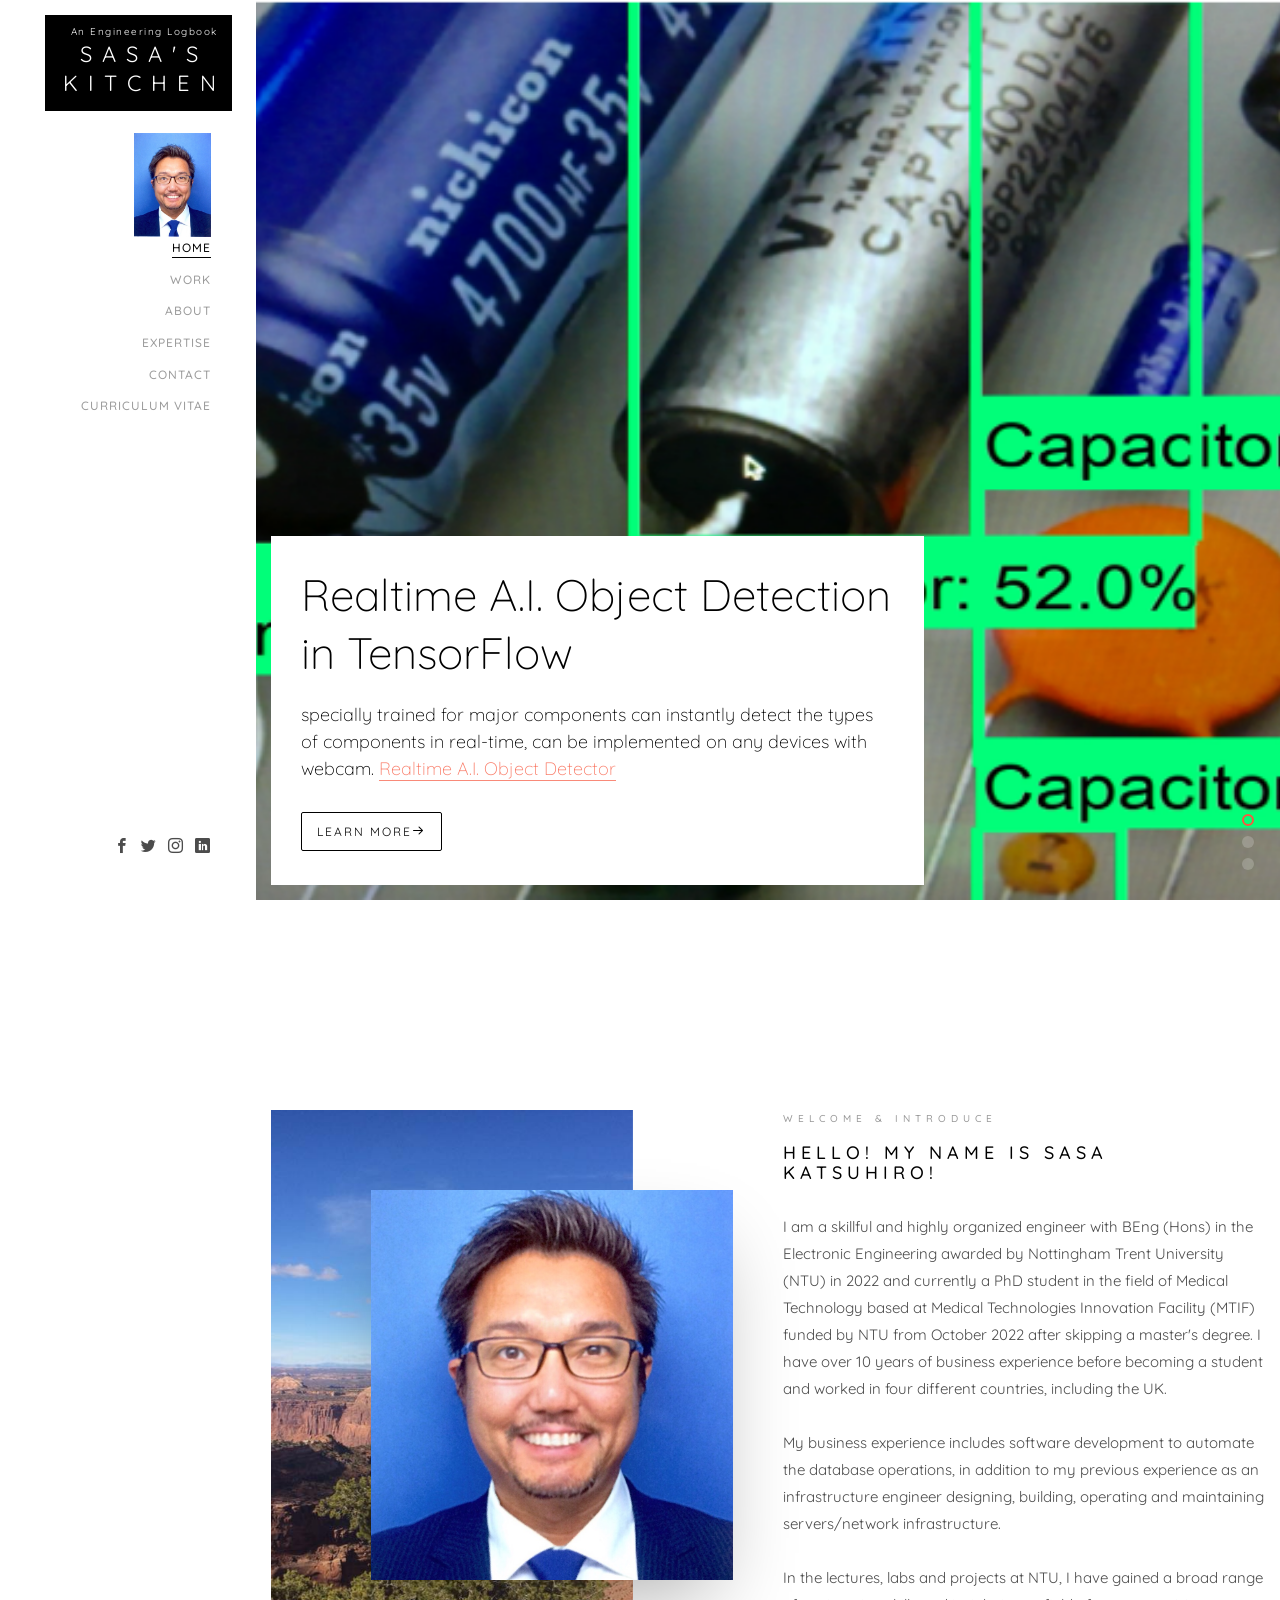
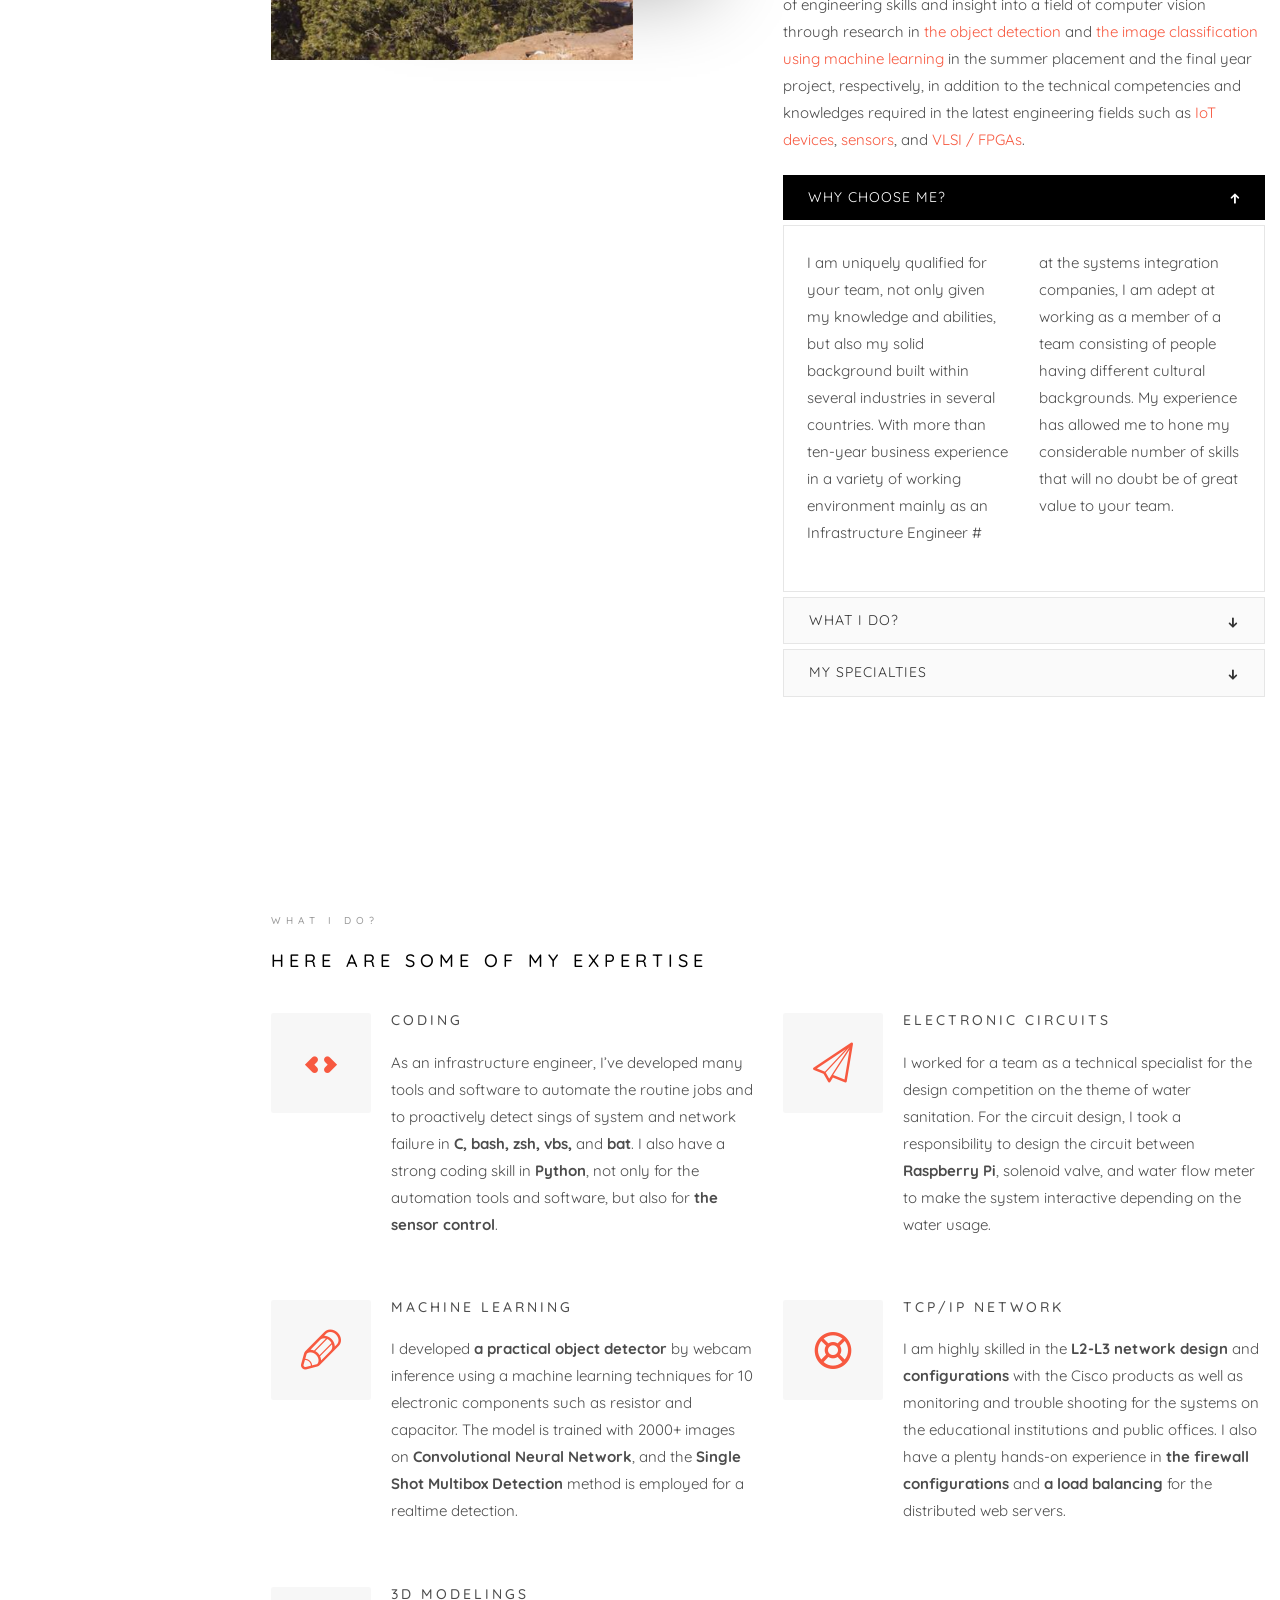
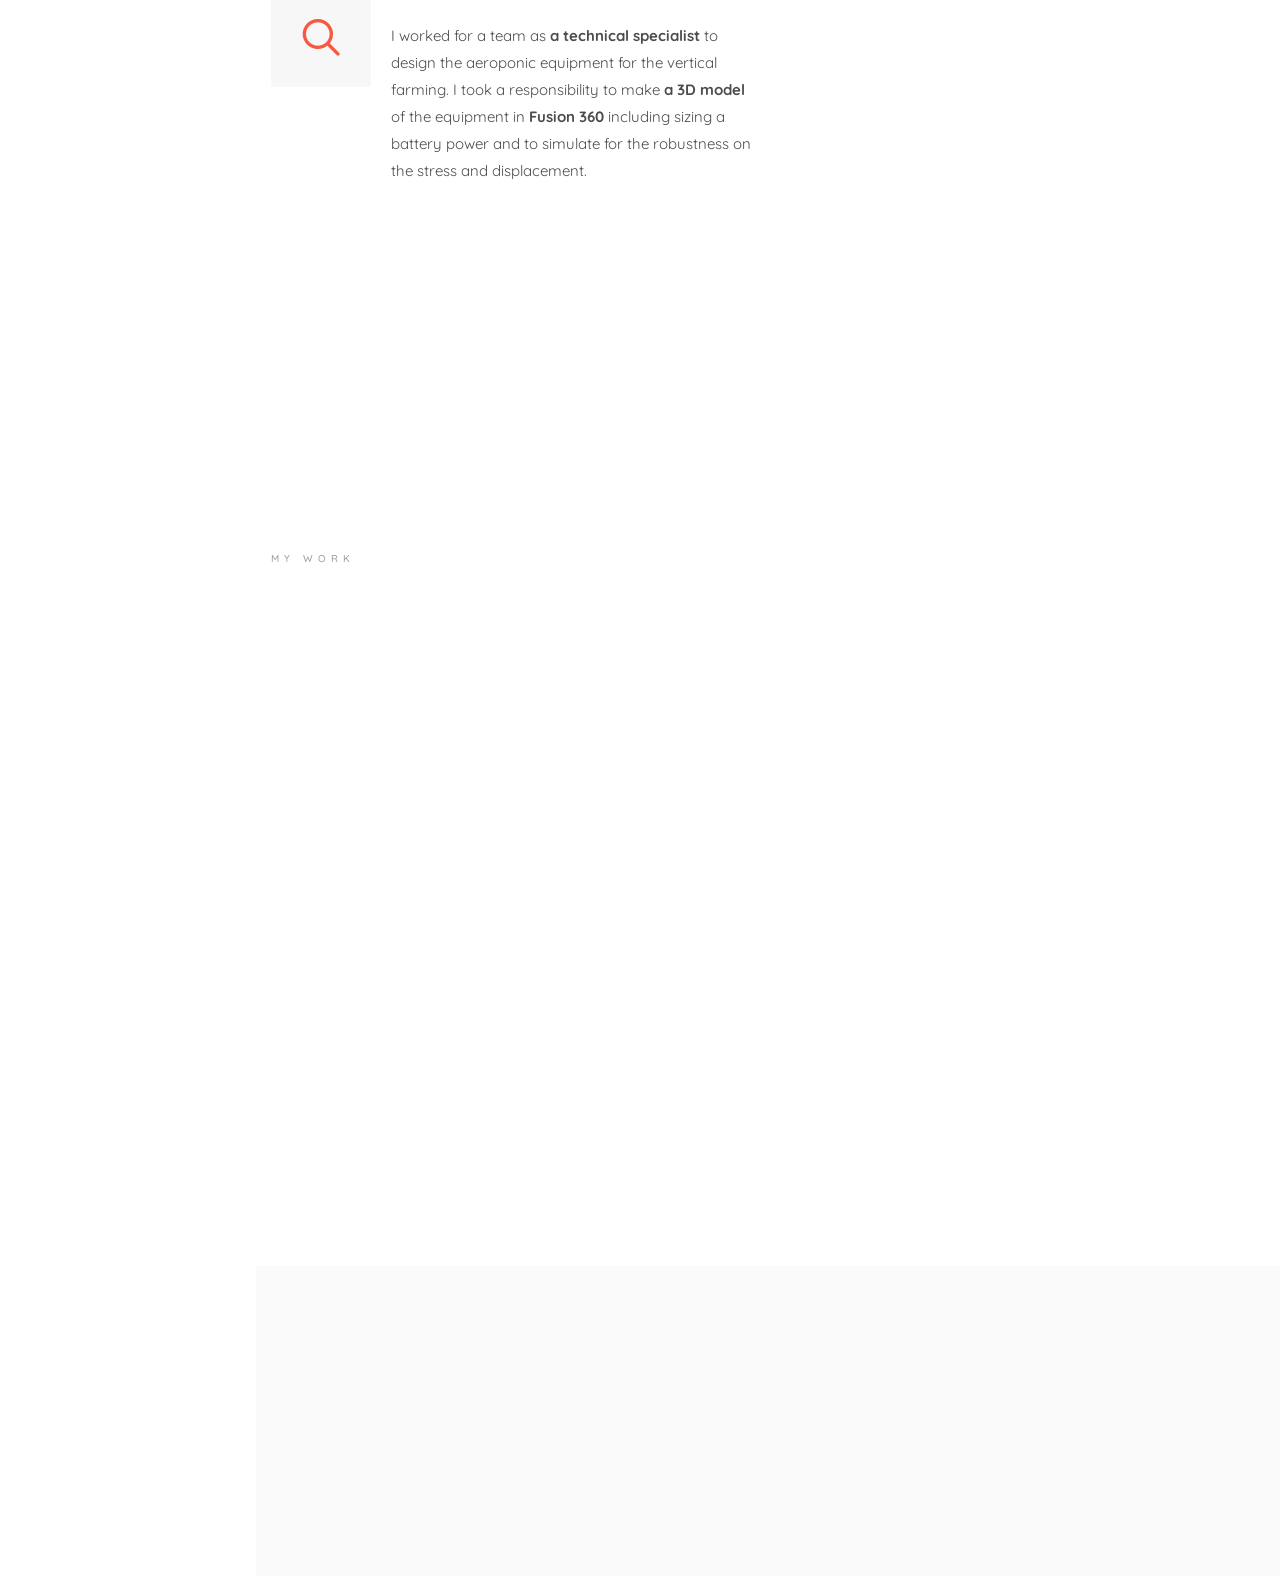
==== index.html @ 1f8de5d6 "no-opener no-referrer option added" ====
<!DOCTYPE HTML>
<html>
	<head>
	<meta charset="utf-8">
	<meta http-equiv="X-UA-Compatible" content="IE=edge">
	<title>Home | Sasa's Kitchen</title>
	<meta name="viewport" content="width=device-width, initial-scale=1">
	<meta name="description" content="" />
	<meta name="keywords" content="" />
	<meta name="author" content="" />

  <!-- Facebook and Twitter integration -->
	<meta property="og:title" content=""/>
	<meta property="og:image" content=""/>
	<meta property="og:url" content=""/>
	<meta property="og:site_name" content=""/>
	<meta property="og:description" content=""/>
	<meta name="twitter:title" content="" />
	<meta name="twitter:image" content="" />
	<meta name="twitter:url" content="" />
	<meta name="twitter:card" content="" />

	<!-- Place favicon.ico and apple-touch-icon.png in the root directory -->
	<link rel="shortcut icon" href="favicon.ico?">

	<link href="https://fonts.googleapis.com/css?family=Quicksand:300,400,500,700" rel="stylesheet">
	
	<!-- Animate.css -->
	<link rel="stylesheet" href="css/animate.css">
	<!-- Icomoon Icon Fonts-->
	<link rel="stylesheet" href="css/icomoon.css">
	<!-- Bootstrap  -->
	<link rel="stylesheet" href="css/bootstrap.css">
	<!-- Flexslider  -->
	<link rel="stylesheet" href="css/flexslider.css">
	<!-- Theme style  -->
	<link rel="stylesheet" href="css/style.css">

	<!-- Modernizr JS -->
	<script src="js/modernizr-2.6.2.min.js"></script>
	<!-- FOR IE9 below -->
	<!--[if lt IE 9]>
	<script src="js/respond.min.js"></script>
	<![endif]-->

	</head>
	<body>
	<div id="colorlib-page">
		<a href="#" class="js-colorlib-nav-toggle colorlib-nav-toggle"><i></i></a>
		
		<aside id="colorlib-aside" role="complementary" class="border js-fullheight">
			<h1 id="colorlib-logo"><a href="index.html"><span style="font-size:45%;letter-spacing: 1.5px;text-transform:capitalize;">An Engineering Logbook</span><span>Sasa's</span><span>Kitchen</span></a></h1>
			<nav id="colorlib-main-menu" role="navigation">			
				<ul>
					<a href="about.html"><img src="Sasa-Katsuhiro.jpg" width="77" height="104"></a>
					<li class="colorlib-active"><a href="index.html">Home</a></li>
					<li><a href="work.html">Work</a></li>
					<li><a href="about.html">About</a></li>
					<li><a href="expertise.html">Expertise</a></li>
					<!--<li><a href="blog.html">Blog</a></li>-->
					<li><a href="contact.html">Contact</a></li>
					<li><a href="data/Sasa_Katsuhiro_(Aug2020).pdf" target="_blank">Curriculum Vitae</a></li>
				</ul>
			</nav>

			<div class="colorlib-footer">
				<ul>
					<li><a href="https://www.facebook.com/katsuhiro.sasagaki"><i class="icon-facebook2"></i></a></li>
					<li><a href="https://twitter.com/ColoradoanPony"><i class="icon-twitter2"></i></a></li>
					<li><a href="https://www.instagram.com/sasagackiee/"><i class="icon-instagram"></i></a></li>
					<li><a href="https://www.linkedin.com/in/sasa-co/"><i class="icon-linkedin2"></i></a></li>
				</ul>
			</div>

		</aside>

		<div id="colorlib-main">
			<aside id="colorlib-hero" class="js-fullheight">
				<div class="flexslider js-fullheight">
					<ul class="slides">
				   	<li style="background-image: url(work/images/AI-07.png);">
				   		<div class="overlay"></div>
				   		<div class="container-fluid">
				   			<div class="row">
					   			<div class="col-md-8 col-md-offset-2 col-md-pull-2 js-fullheight slider-text">
					   				<div class="slider-text-inner">
					   					<div class="desc">
						   					<h1>Realtime A.I. Object Detection in TensorFlow</h1>
						   					<h2>specially trained for major components can instantly detect the types of components in real-time, 
												can be implemented on any devices with webcam. <a href="work/objectdetection.html">Realtime A.I. Object Detector</a></h2>
												<p><a href="work/objectdetection.html" class="btn btn-primary btn-learn">Learn More<i class="icon-arrow-right3"></i></a></p>
											</div>
					   				</div>
					   			</div>
					   		</div>
				   		</div>
				   	</li>
				   	<li style="background-image: url(work/images/aqua-3d-06.jpg);">
				   		<div class="overlay"></div>
				   		<div class="container-fluid">
				   			<div class="row">
					   			<div class="col-md-8 col-md-offset-2 col-md-pull-2 js-fullheight slider-text">
					   				<div class="slider-text-inner">
					   					<div class="desc">
						   					<h1>3D CAD Design in Fusion 360</h1>
											<h2>A futuristic smart aeroponic vertical farming system, and an Industry Award winning design for Grand Challenge 2020. <a href="work/aquasustain.html">AquaSustain</a></h2>
												<p><a href="work/aquasustain.html" class="btn btn-primary btn-learn">Learn More<i class="icon-arrow-right3"></i></a></p>
											</div>
					   				</div>
					   			</div>
					   		</div>
				   		</div>
				   	</li>
				   	<li style="background-image: url(work/images/aqua-cirdiagram.png);">
				   		<div class="overlay"></div>
				   		<div class="container-fluid">
				   			<div class="row">
					   			<div class="col-md-8 col-md-offset-2 col-md-pull-2 js-fullheight slider-text">
					   				<div class="slider-text-inner">
					   					<div class="desc">
						   					<h1>Circuit Design with IoT Devices & Coding in Python</h1>
											<h2>Water valves and sonsors driven by Respberry Pi and effective Python coding for the irrigation system. <a href="work/aquasustain.html" target="_blank">AquaSustain</a></h2>
												<p><a href="work/aquasustain.html" class="btn btn-primary btn-learn">Learn More<i class="icon-arrow-right3"></i></a></p>
											</div>
					   				</div>
					   			</div>
					   		</div>
				   		</div>
				   	</li>
				  	</ul>
			  	</div>
			</aside>

			<div class="colorlib-about">
				<div class="container-fluid">
					<div class="row">
						<div class="col-md-6">
							<div class="about-img animate-box" data-animate-effect="fadeInLeft" style="background-image: url(images/about_img_2.jpg);">
								<div class="about-img-2 animate-box" data-animate-effect="fadeInRight" style="background-image: url(images/about_img_3.jpg);"></div>
							</div>
						</div>
						<div class="col-md-6 animate-box" data-animate-effect="fadeInLeft">
							<div class="about-desc">
								<span class="heading-meta">Welcome &amp; Introduce</span>
								<h3>Hello! My name is Sasa Katsuhiro!</h3>
								<p>I am a skillful and highly organized engineer with BEng (Hons) in the Electronic Engineering awarded by Nottingham Trent University (NTU) in 2022 and currently a PhD student in the field of Medical Technology based at Medical Technologies Innovation Facility (MTIF) funded by NTU from October 2022 after skipping a master's degree. I have over 10 years of business experience before becoming a student and worked in four different countries, including the UK.
									
								<br><br>My business experience includes software development to automate the database operations, in addition to my previous experience as an infrastructure engineer designing, building, operating and maintaining servers/network infrastructure.
									
									<br><br>In the lectures, labs and projects at NTU, I have gained a broad range of engineering skills and insight into a field of computer vision through research in <a href="https://sasagackie.github.io/work/objectdetection.html" target="_blank" rel="noopener noreferrer">the object detection</a> and <a href="https://v3.pebblepad.co.uk/spa/#/public/sHtWwMyyjW9y4MqWh3wqrg65Gy?historyId=tdmeTkyI6L&pageId=sHtWwMyyjW9y5x4j6wz4yrxx9Z" target="_blank" rel="noopener noreferrer">the image classification using machine learning</a> in the summer placement and the final year project, respectively, in addition to the technical competencies and knowledges required in the latest engineering fields such as <a href="https://v3.pebblepad.co.uk/spa/#/public/sHtWwMyyjW9y4MqWh3wqrg65Gy?historyId=tdmeTkyI6L&pageId=sHtWwMyyjW9y5fwtM55zdf6prW" target="_blank" rel="noopener noreferrer">IoT devices</a>, <a href="https://v3.pebblepad.co.uk/spa/#/public/sHtWwMyyjW9y4MqWh3wqrg65Gy?historyId=tdmeTkyI6L&pageId=sHtWwMyyjW9y5hkWtrMknp33kr" target="_blank" rel="noopener noreferrer">sensors</a>, and <a href="https://v3.pebblepad.co.uk/spa/#/public/sHtWwMyyjW9y4MqWh3wqrg65Gy?historyId=tdmeTkyI6L&pageId=sHtWwMyyjW9y55p4W8b9znp9HZ" target="_blank" rel="noopener noreferrer">VLSI / FPGAs</a>.
									</p>
							</div>
							<div class="fancy-collapse-panel">
								<div class="panel-group" id="accordion" role="tablist" aria-multiselectable="true">
									<div class="panel panel-default">
									    <div class="panel-heading" role="tab" id="headingOne">
									        <h4 class="panel-title">
									            <a data-toggle="collapse" data-parent="#accordion" href="#collapseOne" aria-expanded="true" aria-controls="collapseOne">Why choose me?
									            </a>
									        </h4>
									    </div>
									    <div id="collapseOne" class="panel-collapse collapse in" role="tabpanel" aria-labelledby="headingOne">
									         <div class="panel-body">
									            <div class="row">
										      		<div class="col-md-6">
										      			<p>I am uniquely qualified for your team, not only given my knowledge and abilities, 
															  but also my solid background built within several industries in several countries. 
															  With more than ten-year business experience in a variety of working environment mainly as 
															  an Infrastructure Engineer #</p>
										      		</div>
										      		<div class="col-md-6">
										      			<p>  at the systems integration companies, I am adept at working as a member of a team consisting of people having different cultural backgrounds. 
															  My experience has allowed me to hone my considerable number of skills that will no doubt be of great value to your team.</p>
										      		</div>
										      	</div>
									         </div>
									    </div>
									</div>
									<div class="panel panel-default">
									    <div class="panel-heading" role="tab" id="headingTwo">
									        <h4 class="panel-title">
									            <a class="collapsed" data-toggle="collapse" data-parent="#accordion" href="#collapseTwo" aria-expanded="false" aria-controls="collapseTwo">What I do?
									            </a>
									        </h4>
									    </div>
									    <div id="collapseTwo" class="panel-collapse collapse" role="tabpanel" aria-labelledby="headingTwo">
									        <div class="panel-body">
									            <p>My expertise can be classified into <strong>6 categories</strong>:</p>
													<ul>
														<li>Coding Skill</li>
														<li>Circuit Design</li>
														<li>Object Detection w/ M.L.</li>
														<li>Network Design</li>
														<li>3D Modeling</li>
														<li>Servers Configurations</li>
													</ul>
									        </div>
									    </div>
									</div>
									<div class="panel panel-default">
									    <div class="panel-heading" role="tab" id="headingThree">
									        <h4 class="panel-title">
									            <a class="collapsed" data-toggle="collapse" data-parent="#accordion" href="#collapseThree" aria-expanded="false" aria-controls="collapseThree">My Specialties
									            </a>
									        </h4>
									    </div>
									    <div id="collapseThree" class="panel-collapse collapse" role="tabpanel" aria-labelledby="headingThree">
									        <div class="panel-body">
												<p>I am now majoring the <strong>Electronic Engineering</strong> for my Bachelor’s 
													and will be taking the speciality in <strong>the A.I. driven computer vision</strong> 
													and <strong>the sensor control for the satellite navigations</strong> for my Master’s and PhD degrees.</p>	
									        </div>
									    </div>
									</div>
								</div>
							</div>
						</div>
					</div>
				</div>
			</div>
			
			<div class="colorlib-services">
				<div class="container-fluid">
					<div class="row">
						<div class="col-md-6 col-md-offset-3 col-md-pull-3">
							<span class="heading-meta">What I do?</span>
							<h2 class="colorlib-heading animate-box" data-animate-effect="fadeInLeft">Here are some of my expertise</h2>
						</div>
					</div>
					<div class="row">
						<div class="col-md-6">
							<div class="colorlib-feature animate-box" data-animate-effect="fadeInLeft">
								<div class="colorlib-icon">
									<i class="icon-code"></i>
								</div>
								<div class="colorlib-text">
									<h3>Coding</h3>
									<p>As an infrastructure engineer, I’ve developed many tools and software to automate the routine jobs and to 
										proactively detect sings of system and network failure in <b>C, bash, zsh, vbs,</b> and <b>bat</b>. 
										I also have a strong coding skill in <b>Python</b>, not only for the automation tools and software, 
										but also for <b>the sensor control</b>. </p>
								</div>
							</div>

							<div class="colorlib-feature animate-box" data-animate-effect="fadeInLeft">
								<div class="colorlib-icon">
									<i class="icon-pen2"></i>
								</div>
								<div class="colorlib-text">
									<h3>Machine Learning</h3>
									<p>I developed <b>a practical object detector</b> by webcam inference using a machine learning techniques 
										for 10 electronic components such as resistor and capacitor. The model is trained with 2000+ images 
										on <b>Convolutional Neural Network</b>, and the <b>Single Shot Multibox Detection</b> method is employed for 
										a realtime detection. </p>
								</div>
							</div>

							<div class="colorlib-feature animate-box" data-animate-effect="fadeInLeft">
								<div class="colorlib-icon">
									<i class="icon-search3"></i>
								</div>
								<div class="colorlib-text">
									<h3>3D Modelings</h3>
									<p>I worked for a team as <b>a technical specialist</b> to design the aeroponic equipment for the vertical farming. 
										I took a responsibility to make <b>a 3D model</b> of the equipment in <b>Fusion 360</b> including sizing a battery power 
										and to simulate for the robustness on the stress and displacement. </p>
								</div>
							</div>
						</div>
						<div class="col-md-6">
							<div class="colorlib-feature animate-box" data-animate-effect="fadeInLeft">
								<div class="colorlib-icon">
									<i class="icon-paperplane"></i>
								</div>
								<div class="colorlib-text">
									<h3>Electronic Circuits</h3>
									<p>I worked for a team as a technical specialist for the design competition on the theme of water sanitation. 
										For the circuit design, I took a responsibility to design the circuit between <b>Raspberry Pi</b>, solenoid valve, 
										and water flow meter to make the system interactive depending on the water usage. </p>
								</div>
							</div>

							<div class="colorlib-feature animate-box" data-animate-effect="fadeInLeft">
								<div class="colorlib-icon">
									<i class="icon-help"></i>
								</div>
								<div class="colorlib-text">
									<h3>TCP/IP Network</h3>
									<p>I am highly skilled in the <b>L2-L3 network design</b> and <b>configurations</b> with the Cisco products as well as monitoring 
										and trouble shooting for the systems on the educational institutions and public offices. 
										I also have a plenty hands-on experience in <b>the firewall configurations</b> and <b>a load balancing</b> 
										for the distributed web servers. </p>
								</div>
							</div>

							<div class="colorlib-feature animate-box" data-animate-effect="fadeInLeft">
								<div class="colorlib-icon">
									<i class="icon-device-desktop"></i>
								</div>
								<div class="colorlib-text">
									<h3>Servers</h3>
									<p>From the blade server systems to the small single-board computers such as Raspberry Pi, I have an extensive knowledge 
										to design and configure scalable server systems for the <b>web, mail, VoIP, proxy, DNS,</b> and <b>authentication services</b> 
										in the mixed-OS environment with <b>Windows, Red Hat,</b> and <b>Cent OS</b> operating system. Also, not only for the physical systems, 
										I have a practical knowledge and experience to <b>migrate physical server systems to the virtual environment</b> using <b>VMware</b> products. </p>
								</div>
							</div>
						</div>
					</div>
				</div>
			</div>

			<div class="colorlib-work">
				<div class="container-fluid">
					<div class="row">
						<div class="col-md-6 col-md-offset-3 col-md-pull-3">
							<span class="heading-meta">My Work</span>
							<h2 class="colorlib-heading animate-box" data-animate-effect="fadeInLeft">Recent Work</h2>
						</div>
					</div>
					<div class="row">
						<div class="col-md-6 animate-box" data-animate-effect="fadeInLeft">
							<div class="project" style="background-image: url(work/images/AI-01.jpg);">
								<div class="desc">
									<div class="con">
										<h3><a href="work/objectdetection.html">REALTIME A.I. OBJECT DETECTOR FOR ELECTRONIC COMPONENTS</a></h3>
										<span>July 23, 2020 | Internship Project</span>
										<!--<p class="icon">
											<span><a href="#"><i class="icon-share3"></i></a></span>
											<span><a href="#"><i class="icon-eye"></i> 100</a></span>
											<span><a href="#"><i class="icon-heart"></i> 49</a></span>
										</p>-->
									</div>
								</div>
							</div>
						</div>
						<div class="col-md-6 animate-box" data-animate-effect="fadeInLeft">
							<div class="project" style="background-image: url(work/images/aqua-3d-02.jpg);">
								<div class="desc">
									<div class="con">
										<h3><a href="work/aquasustain.html">AEROPONIC VERTICAL FARMING SYSTEM, AQUASUSTAIN</a></h3>
										<span>May 29 , 2020 | Undergraduate Project</span>
										<!--<p class="icon">
											<span><a href="#"><i class="icon-share3"></i></a></span>
											<span><a href="#"><i class="icon-eye"></i> 100</a></span>
											<span><a href="#"><i class="icon-heart"></i> 49</a></span>
										</p>-->
									</div>
								</div>
							</div>
						</div>
						<!--<div class="col-md-6 animate-box" data-animate-effect="fadeInLeft">
							<div class="project" style="background-image: url(images/work-3.jpg);">
								<div class="desc">
									<div class="con">
										<h3><a href="work.html">Work 03</a></h3>
										<span>Illustration, Logo</span>
										<p class="icon">
											<span><a href="#"><i class="icon-share3"></i></a></span>
											<span><a href="#"><i class="icon-eye"></i> 100</a></span>
											<span><a href="#"><i class="icon-heart"></i> 49</a></span>
										</p>
									</div>
								</div>
							</div>
						</div>
						<div class="col-md-6 animate-box" data-animate-effect="fadeInLeft">
							<div class="project" style="background-image: url(images/work-4.jpg);">
								<div class="desc">
									<div class="con">
										<h3><a href="work.html">Work 04</a></h3>
										<span>Web, Logo, Branding</span>
										<p class="icon">
											<span><a href="#"><i class="icon-share3"></i></a></span>
											<span><a href="#"><i class="icon-eye"></i> 100</a></span>
											<span><a href="#"><i class="icon-heart"></i> 49</a></span>
										</p>
									</div>
								</div>
							</div>
						</div>
						<div class="col-md-6 animate-box" data-animate-effect="fadeInLeft">
							<div class="project" style="background-image: url(images/work-5.jpg);">
								<div class="desc">
									<div class="con">
										<h3><a href="work.html">Work 05</a></h3>
										<span>Illustration, Logo</span>
										<p class="icon">
											<span><a href="#"><i class="icon-share3"></i></a></span>
											<span><a href="#"><i class="icon-eye"></i> 100</a></span>
											<span><a href="#"><i class="icon-heart"></i> 49</a></span>
										</p>
									</div>
								</div>
							</div>
						</div>
						<div class="col-md-6 animate-box" data-animate-effect="fadeInLeft">
							<div class="project" style="background-image: url(images/work-6.jpg);">
								<div class="desc">
									<div class="con">
										<h3><a href="work.html">Work 06</a></h3>
										<span>Web, Logo, Branding</span>
										<p class="icon">
											<span><a href="#"><i class="icon-share3"></i></a></span>
											<span><a href="#"><i class="icon-eye"></i> 100</a></span>
											<span><a href="#"><i class="icon-heart"></i> 49</a></span>
										</p>
									</div>
								</div>
							</div>
						</div>-->
					</div>
				</div>
			</div>

			

			<div id="get-in-touch" class="colorlib-bg-color">
				<div class="colorlib-narrow-content">
					<div class="row">
						<div class="col-md-6 animate-box" data-animate-effect="fadeInLeft">
							<h2>Get in Touch!</h2>
						</div>
					</div>
					<div class="row">
						<div class="col-md-6 col-md-offset-3 col-md-pull-3 animate-box" data-animate-effect="fadeInLeft">
							<p class="colorlib-lead">If you have any questions, please feel free to drop me a line.
								if you don't get an answer immediately, I'll get back to you as soon as I can.</p>
							<p><a href="https://sasagackie.github.io/contact.html" class="btn btn-primary btn-learn">Contact Sasa!</a></p>
						</div>
						
					</div>
				</div>
			</div>
		</div>
	</div>

	<!-- jQuery -->
	<script src="js/jquery.min.js"></script>
	<!-- jQuery Easing -->
	<script src="js/jquery.easing.1.3.js"></script>
	<!-- Bootstrap -->
	<script src="js/bootstrap.min.js"></script>
	<!-- Waypoints -->
	<script src="js/jquery.waypoints.min.js"></script>
	<!-- Flexslider -->
	<script src="js/jquery.flexslider-min.js"></script>
	<!-- Sticky Kit -->
	<script src="js/sticky-kit.min.js"></script>
	
	
	<!-- MAIN JS -->
	<script src="js/main.js"></script>

	</body>
</html>
---- css/icomoon.css ----
@font-face {
  font-family: 'icomoon';
  src:  url('fonts/icomoon.eot?6py85u');
  src:  url('fonts/icomoon.eot?6py85u#iefix') format('embedded-opentype'),
    url('fonts/icomoon.ttf?6py85u') format('truetype'),
    url('fonts/icomoon.woff?6py85u') format('woff'),
    url('fonts/icomoon.svg?6py85u#icomoon') format('svg');
  font-weight: normal;
  font-style: normal;
}

[class^="icon-"], [class*=" icon-"] {
  /* use !important to prevent issues with browser extensions that change fonts */
  font-family: 'icomoon' !important;
  speak: none;
  font-style: normal;
  font-weight: normal;
  font-variant: normal;
  text-transform: none;
  line-height: 1;

  /* Better Font Rendering =========== */
  -webkit-font-smoothing: antialiased;
  -moz-osx-font-smoothing: grayscale;
}

.icon-times:before {
  content: "\e930";
}
.icon-tick:before {
  content: "\e931";
}
.icon-plus:before {
  content: "\e932";
}
.icon-minus:before {
  content: "\e933";
}
.icon-equals:before {
  content: "\e934";
}
.icon-divide:before {
  content: "\e935";
}
.icon-chevron-right:before {
  content: "\e936";
}
.icon-chevron-left:before {
  content: "\e937";
}
.icon-arrow-right-thick:before {
  content: "\e938";
}
.icon-arrow-left-thick:before {
  content: "\e939";
}
.icon-th-small:before {
  content: "\e93a";
}
.icon-th-menu:before {
  content: "\e93b";
}
.icon-th-list:before {
  content: "\e93c";
}
.icon-th-large:before {
  content: "\e93d";
}
.icon-home:before {
  content: "\e93e";
}
.icon-arrow-forward:before {
  content: "\e93f";
}
.icon-arrow-back:before {
  content: "\e940";
}
.icon-rss:before {
  content: "\e941";
}
.icon-location:before {
  content: "\e942";
}
.icon-link:before {
  content: "\e943";
}
.icon-image:before {
  content: "\e944";
}
.icon-arrow-up-thick:before {
  content: "\e945";
}
.icon-arrow-down-thick:before {
  content: "\e946";
}
.icon-starburst:before {
  content: "\e947";
}
.icon-starburst-outline:before {
  content: "\e948";
}
.icon-star3:before {
  content: "\e949";
}
.icon-flow-children:before {
  content: "\e94a";
}
.icon-export:before {
  content: "\e94b";
}
.icon-delete2:before {
  content: "\e94c";
}
.icon-delete-outline:before {
  content: "\e94d";
}
.icon-cloud-storage:before {
  content: "\e94e";
}
.icon-wi-fi:before {
  content: "\e94f";
}
.icon-heart:before {
  content: "\e950";
}
.icon-flash:before {
  content: "\e951";
}
.icon-cancel:before {
  content: "\e952";
}
.icon-backspace:before {
  content: "\e953";
}
.icon-attachment:before {
  content: "\e954";
}
.icon-arrow-move:before {
  content: "\e955";
}
.icon-warning:before {
  content: "\e956";
}
.icon-user:before {
  content: "\e957";
}
.icon-radar:before {
  content: "\e958";
}
.icon-lock-open:before {
  content: "\e959";
}
.icon-lock-closed:before {
  content: "\e95a";
}
.icon-location-arrow:before {
  content: "\e95b";
}
.icon-info:before {
  content: "\e95c";
}
.icon-user-delete:before {
  content: "\e95d";
}
.icon-user-add:before {
  content: "\e95e";
}
.icon-media-pause:before {
  content: "\e95f";
}
.icon-group:before {
  content: "\e960";
}
.icon-chart-pie:before {
  content: "\e961";
}
.icon-chart-line:before {
  content: "\e962";
}
.icon-chart-bar:before {
  content: "\e963";
}
.icon-chart-area:before {
  content: "\e964";
}
.icon-video:before {
  content: "\e965";
}
.icon-point-of-interest:before {
  content: "\e966";
}
.icon-infinity:before {
  content: "\e967";
}
.icon-globe:before {
  content: "\e968";
}
.icon-eye:before {
  content: "\e969";
}
.icon-cog:before {
  content: "\e96a";
}
.icon-camera:before {
  content: "\e96b";
}
.icon-upload:before {
  content: "\e96c";
}
.icon-scissors:before {
  content: "\e96d";
}
.icon-refresh:before {
  content: "\e96e";
}
.icon-pin:before {
  content: "\e96f";
}
.icon-key:before {
  content: "\e970";
}
.icon-info-large:before {
  content: "\e971";
}
.icon-eject:before {
  content: "\e972";
}
.icon-download:before {
  content: "\e973";
}
.icon-zoom:before {
  content: "\e974";
}
.icon-zoom-out:before {
  content: "\e975";
}
.icon-zoom-in:before {
  content: "\e976";
}
.icon-sort-numerically:before {
  content: "\e977";
}
.icon-sort-alphabetically:before {
  content: "\e978";
}
.icon-input-checked:before {
  content: "\e979";
}
.icon-calender:before {
  content: "\e97a";
}
.icon-world2:before {
  content: "\e97b";
}
.icon-notes:before {
  content: "\e97c";
}
.icon-code:before {
  content: "\e97d";
}
.icon-arrow-sync:before {
  content: "\e97e";
}
.icon-arrow-shuffle:before {
  content: "\e97f";
}
.icon-arrow-repeat:before {
  content: "\e980";
}
.icon-arrow-minimise:before {
  content: "\e981";
}
.icon-arrow-maximise:before {
  content: "\e982";
}
.icon-arrow-loop:before {
  content: "\e983";
}
.icon-anchor:before {
  content: "\e984";
}
.icon-spanner:before {
  content: "\e985";
}
.icon-puzzle:before {
  content: "\e986";
}
.icon-power:before {
  content: "\e987";
}
.icon-plane:before {
  content: "\e988";
}
.icon-pi:before {
  content: "\e989";
}
.icon-phone:before {
  content: "\e98a";
}
.icon-microphone2:before {
  content: "\e98b";
}
.icon-media-rewind:before {
  content: "\e98c";
}
.icon-flag:before {
  content: "\e98d";
}
.icon-adjust-brightness:before {
  content: "\e98e";
}
.icon-waves:before {
  content: "\e98f";
}
.icon-social-twitter:before {
  content: "\e990";
}
.icon-social-facebook:before {
  content: "\e991";
}
.icon-social-dribbble:before {
  content: "\e992";
}
.icon-media-stop:before {
  content: "\e993";
}
.icon-media-record:before {
  content: "\e994";
}
.icon-media-play:before {
  content: "\e995";
}
.icon-media-fast-forward:before {
  content: "\e996";
}
.icon-media-eject:before {
  content: "\e997";
}
.icon-social-vimeo:before {
  content: "\e998";
}
.icon-social-tumbler:before {
  content: "\e999";
}
.icon-social-skype:before {
  content: "\e99a";
}
.icon-social-pinterest:before {
  content: "\e99b";
}
.icon-social-linkedin:before {
  content: "\e99c";
}
.icon-social-last-fm:before {
  content: "\e99d";
}
.icon-social-github:before {
  content: "\e99e";
}
.icon-social-flickr:before {
  content: "\e99f";
}
.icon-at:before {
  content: "\e9a0";
}
.icon-times-outline:before {
  content: "\e9a1";
}
.icon-plus-outline:before {
  content: "\e9a2";
}
.icon-minus-outline:before {
  content: "\e9a3";
}
.icon-tick-outline:before {
  content: "\e9a4";
}
.icon-th-large-outline:before {
  content: "\e9a5";
}
.icon-equals-outline:before {
  content: "\e9a6";
}
.icon-divide-outline:before {
  content: "\e9a7";
}
.icon-chevron-right-outline:before {
  content: "\e9a8";
}
.icon-chevron-left-outline:before {
  content: "\e9a9";
}
.icon-arrow-right-outline:before {
  content: "\e9aa";
}
.icon-arrow-left-outline:before {
  content: "\e9ab";
}
.icon-th-small-outline:before {
  content: "\e9ac";
}
.icon-th-menu-outline:before {
  content: "\e9ad";
}
.icon-th-list-outline:before {
  content: "\e9ae";
}
.icon-news2:before {
  content: "\e9b1";
}
.icon-home-outline:before {
  content: "\e9b2";
}
.icon-arrow-up-outline:before {
  content: "\e9b3";
}
.icon-arrow-forward-outline:before {
  content: "\e9b4";
}
.icon-arrow-down-outline:before {
  content: "\e9b5";
}
.icon-arrow-back-outline:before {
  content: "\e9b6";
}
.icon-trash3:before {
  content: "\e9b7";
}
.icon-rss-outline:before {
  content: "\e9b8";
}
.icon-message:before {
  content: "\e9b9";
}
.icon-location-outline:before {
  content: "\e9ba";
}
.icon-link-outline:before {
  content: "\e9bb";
}
.icon-image-outline:before {
  content: "\e9bc";
}
.icon-export-outline:before {
  content: "\e9bd";
}
.icon-cross:before {
  content: "\e9be";
}
.icon-wi-fi-outline:before {
  content: "\e9bf";
}
.icon-star-outline:before {
  content: "\e9c0";
}
.icon-media-pause-outline:before {
  content: "\e9c1";
}
.icon-mail:before {
  content: "\e9c2";
}
.icon-heart-outline:before {
  content: "\e9c3";
}
.icon-flash-outline:before {
  content: "\e9c4";
}
.icon-cancel-outline:before {
  content: "\e9c5";
}
.icon-beaker:before {
  content: "\e9c6";
}
.icon-arrow-move-outline:before {
  content: "\e9c7";
}
.icon-watch2:before {
  content: "\e9c8";
}
.icon-warning-outline:before {
  content: "\e9c9";
}
.icon-time:before {
  content: "\e9ca";
}
.icon-radar-outline:before {
  content: "\e9cb";
}
.icon-lock-open-outline:before {
  content: "\e9cc";
}
.icon-location-arrow-outline:before {
  content: "\e9cd";
}
.icon-info-outline:before {
  content: "\e9ce";
}
.icon-backspace-outline:before {
  content: "\e9cf";
}
.icon-attachment-outline:before {
  content: "\e9d0";
}
.icon-user-outline:before {
  content: "\e9d1";
}
.icon-user-delete-outline:before {
  content: "\e9d2";
}
.icon-user-add-outline:before {
  content: "\e9d3";
}
.icon-lock-closed-outline:before {
  content: "\e9d4";
}
.icon-group-outline:before {
  content: "\e9d5";
}
.icon-chart-pie-outline:before {
  content: "\e9d6";
}
.icon-chart-line-outline:before {
  content: "\e9d7";
}
.icon-chart-bar-outline:before {
  content: "\e9d8";
}
.icon-chart-area-outline:before {
  content: "\e9d9";
}
.icon-video-outline:before {
  content: "\e9da";
}
.icon-point-of-interest-outline:before {
  content: "\e9db";
}
.icon-map:before {
  content: "\e9dc";
}
.icon-key-outline:before {
  content: "\e9dd";
}
.icon-infinity-outline:before {
  content: "\e9de";
}
.icon-globe-outline:before {
  content: "\e9df";
}
.icon-eye-outline:before {
  content: "\e9e0";
}
.icon-cog-outline:before {
  content: "\e9e1";
}
.icon-camera-outline:before {
  content: "\e9e2";
}
.icon-upload-outline:before {
  content: "\e9e3";
}
.icon-support:before {
  content: "\e9e4";
}
.icon-scissors-outline:before {
  content: "\e9e5";
}
.icon-refresh-outline:before {
  content: "\e9e6";
}
.icon-info-large-outline:before {
  content: "\e9e7";
}
.icon-eject-outline:before {
  content: "\e9e8";
}
.icon-download-outline:before {
  content: "\e9e9";
}
.icon-battery-mid:before {
  content: "\e9ea";
}
.icon-battery-low:before {
  content: "\e9eb";
}
.icon-battery-high:before {
  content: "\e9ec";
}
.icon-zoom-outline:before {
  content: "\e9ed";
}
.icon-zoom-out-outline:before {
  content: "\e9ee";
}
.icon-zoom-in-outline:before {
  content: "\e9ef";
}
.icon-tag3:before {
  content: "\e9f0";
}
.icon-tabs-outline:before {
  content: "\e9f1";
}
.icon-pin-outline:before {
  content: "\e9f2";
}
.icon-message-typing:before {
  content: "\e9f3";
}
.icon-directions:before {
  content: "\e9f4";
}
.icon-battery-full:before {
  content: "\e9f5";
}
.icon-battery-charge:before {
  content: "\e9f6";
}
.icon-pipette:before {
  content: "\e9f7";
}
.icon-pencil:before {
  content: "\e9f8";
}
.icon-folder:before {
  content: "\e9f9";
}
.icon-folder-delete:before {
  content: "\e9fa";
}
.icon-folder-add:before {
  content: "\e9fb";
}
.icon-edit:before {
  content: "\e9fc";
}
.icon-document:before {
  content: "\e9fd";
}
.icon-document-delete:before {
  content: "\e9fe";
}
.icon-document-add:before {
  content: "\e9ff";
}
.icon-brush:before {
  content: "\ea00";
}
.icon-thumbs-up:before {
  content: "\ea01";
}
.icon-thumbs-down:before {
  content: "\ea02";
}
.icon-pen:before {
  content: "\ea03";
}
.icon-sort-numerically-outline:before {
  content: "\ea04";
}
.icon-sort-alphabetically-outline:before {
  content: "\ea05";
}
.icon-social-last-fm-circular:before {
  content: "\ea06";
}
.icon-social-github-circular:before {
  content: "\ea07";
}
.icon-compass:before {
  content: "\ea08";
}
.icon-bookmark:before {
  content: "\ea09";
}
.icon-input-checked-outline:before {
  content: "\ea0a";
}
.icon-code-outline:before {
  content: "\ea0b";
}
.icon-calender-outline:before {
  content: "\ea0c";
}
.icon-business-card:before {
  content: "\ea0d";
}
.icon-arrow-up:before {
  content: "\ea0e";
}
.icon-arrow-sync-outline:before {
  content: "\ea0f";
}
.icon-arrow-right:before {
  content: "\ea10";
}
.icon-arrow-repeat-outline:before {
  content: "\ea11";
}
.icon-arrow-loop-outline:before {
  content: "\ea12";
}
.icon-arrow-left:before {
  content: "\ea13";
}
.icon-flow-switch:before {
  content: "\ea14";
}
.icon-flow-parallel:before {
  content: "\ea15";
}
.icon-flow-merge:before {
  content: "\ea16";
}
.icon-document-text:before {
  content: "\ea17";
}
.icon-clipboard:before {
  content: "\ea18";
}
.icon-calculator:before {
  content: "\ea19";
}
.icon-arrow-minimise-outline:before {
  content: "\ea1a";
}
.icon-arrow-maximise-outline:before {
  content: "\ea1b";
}
.icon-arrow-down:before {
  content: "\ea1c";
}
.icon-gift:before {
  content: "\ea1d";
}
.icon-film:before {
  content: "\ea1e";
}
.icon-database:before {
  content: "\ea1f";
}
.icon-bell:before {
  content: "\ea20";
}
.icon-anchor-outline:before {
  content: "\ea21";
}
.icon-adjust-contrast:before {
  content: "\ea22";
}
.icon-world-outline:before {
  content: "\ea23";
}
.icon-shopping-bag:before {
  content: "\ea24";
}
.icon-power-outline:before {
  content: "\ea25";
}
.icon-notes-outline:before {
  content: "\ea26";
}
.icon-device-tablet:before {
  content: "\ea27";
}
.icon-device-phone:before {
  content: "\ea28";
}
.icon-device-laptop:before {
  content: "\ea29";
}
.icon-device-desktop:before {
  content: "\ea2a";
}
.icon-briefcase:before {
  content: "\ea2b";
}
.icon-stopwatch:before {
  content: "\ea2c";
}
.icon-spanner-outline:before {
  content: "\ea2d";
}
.icon-puzzle-outline:before {
  content: "\ea2e";
}
.icon-printer:before {
  content: "\ea2f";
}
.icon-pi-outline:before {
  content: "\ea30";
}
.icon-lightbulb:before {
  content: "\ea31";
}
.icon-flag-outline:before {
  content: "\ea32";
}
.icon-contacts:before {
  content: "\ea33";
}
.icon-archive2:before {
  content: "\ea34";
}
.icon-weather-stormy:before {
  content: "\ea35";
}
.icon-weather-shower:before {
  content: "\ea36";
}
.icon-weather-partly-sunny:before {
  content: "\ea37";
}
.icon-weather-downpour:before {
  content: "\ea38";
}
.icon-weather-cloudy:before {
  content: "\ea39";
}
.icon-plane-outline:before {
  content: "\ea3a";
}
.icon-phone-outline:before {
  content: "\ea3b";
}
.icon-microphone-outline:before {
  content: "\ea3c";
}
.icon-weather-windy:before {
  content: "\ea3d";
}
.icon-weather-windy-cloudy:before {
  content: "\ea3e";
}
.icon-weather-sunny:before {
  content: "\ea3f";
}
.icon-weather-snow:before {
  content: "\ea40";
}
.icon-weather-night:before {
  content: "\ea41";
}
.icon-media-stop-outline:before {
  content: "\ea42";
}
.icon-media-rewind-outline:before {
  content: "\ea43";
}
.icon-media-record-outline:before {
  content: "\ea44";
}
.icon-media-play-outline:before {
  content: "\ea45";
}
.icon-media-fast-forward-outline:before {
  content: "\ea46";
}
.icon-media-eject-outline:before {
  content: "\ea47";
}
.icon-wine:before {
  content: "\ea48";
}
.icon-waves-outline:before {
  content: "\ea49";
}
.icon-ticket:before {
  content: "\ea4a";
}
.icon-tags:before {
  content: "\ea4b";
}
.icon-plug:before {
  content: "\ea4c";
}
.icon-headphones:before {
  content: "\ea4d";
}
.icon-credit-card:before {
  content: "\ea4e";
}
.icon-coffee:before {
  content: "\ea4f";
}
.icon-book:before {
  content: "\ea50";
}
.icon-beer:before {
  content: "\ea51";
}
.icon-volume2:before {
  content: "\ea52";
}
.icon-volume-up:before {
  content: "\ea53";
}
.icon-volume-mute:before {
  content: "\ea54";
}
.icon-volume-down:before {
  content: "\ea55";
}
.icon-social-vimeo-circular:before {
  content: "\ea56";
}
.icon-social-twitter-circular:before {
  content: "\ea57";
}
.icon-social-pinterest-circular:before {
  content: "\ea58";
}
.icon-social-linkedin-circular:before {
  content: "\ea59";
}
.icon-social-facebook-circular:before {
  content: "\ea5a";
}
.icon-social-dribbble-circular:before {
  content: "\ea5b";
}
.icon-tree:before {
  content: "\ea5c";
}
.icon-thermometer2:before {
  content: "\ea5d";
}
.icon-social-tumbler-circular:before {
  content: "\ea5e";
}
.icon-social-skype-outline:before {
  content: "\ea5f";
}
.icon-social-flickr-circular:before {
  content: "\ea60";
}
.icon-social-at-circular:before {
  content: "\ea61";
}
.icon-shopping-cart:before {
  content: "\ea62";
}
.icon-messages:before {
  content: "\ea63";
}
.icon-leaf:before {
  content: "\ea64";
}
.icon-feather:before {
  content: "\ea65";
}
.icon-eye2:before {
  content: "\e064";
}
.icon-paper-clip:before {
  content: "\e065";
}
.icon-mail5:before {
  content: "\e066";
}
.icon-toggle:before {
  content: "\e067";
}
.icon-layout:before {
  content: "\e068";
}
.icon-link2:before {
  content: "\e069";
}
.icon-bell2:before {
  content: "\e06a";
}
.icon-lock3:before {
  content: "\e06b";
}
.icon-unlock:before {
  content: "\e06c";
}
.icon-ribbon2:before {
  content: "\e06d";
}
.icon-image2:before {
  content: "\e06e";
}
.icon-signal:before {
  content: "\e06f";
}
.icon-target3:before {
  content: "\e070";
}
.icon-clipboard3:before {
  content: "\e071";
}
.icon-clock3:before {
  content: "\e072";
}
.icon-watch:before {
  content: "\e073";
}
.icon-air-play:before {
  content: "\e074";
}
.icon-camera3:before {
  content: "\e075";
}
.icon-video2:before {
  content: "\e076";
}
.icon-disc:before {
  content: "\e077";
}
.icon-printer3:before {
  content: "\e078";
}
.icon-monitor:before {
  content: "\e079";
}
.icon-server:before {
  content: "\e07a";
}
.icon-cog2:before {
  content: "\e07b";
}
.icon-heart3:before {
  content: "\e07c";
}
.icon-paragraph:before {
  content: "\e07d";
}
.icon-align-justify:before {
  content: "\e07e";
}
.icon-align-left:before {
  content: "\e07f";
}
.icon-align-center:before {
  content: "\e080";
}
.icon-align-right:before {
  content: "\e081";
}
.icon-book2:before {
  content: "\e082";
}
.icon-layers2:before {
  content: "\e083";
}
.icon-stack2:before {
  content: "\e084";
}
.icon-stack-2:before {
  content: "\e085";
}
.icon-paper:before {
  content: "\e086";
}
.icon-paper-stack:before {
  content: "\e087";
}
.icon-search3:before {
  content: "\e088";
}
.icon-zoom-in2:before {
  content: "\e089";
}
.icon-zoom-out2:before {
  content: "\e08a";
}
.icon-reply2:before {
  content: "\e08b";
}
.icon-circle-plus:before {
  content: "\e08c";
}
.icon-circle-minus:before {
  content: "\e08d";
}
.icon-circle-check:before {
  content: "\e08e";
}
.icon-circle-cross:before {
  content: "\e08f";
}
.icon-square-plus:before {
  content: "\e090";
}
.icon-square-minus:before {
  content: "\e091";
}
.icon-square-check:before {
  content: "\e092";
}
.icon-square-cross:before {
  content: "\e093";
}
.icon-microphone:before {
  content: "\e094";
}
.icon-record:before {
  content: "\e095";
}
.icon-skip-back:before {
  content: "\e096";
}
.icon-rewind:before {
  content: "\e097";
}
.icon-play4:before {
  content: "\e098";
}
.icon-pause3:before {
  content: "\e099";
}
.icon-stop3:before {
  content: "\e09a";
}
.icon-fast-forward:before {
  content: "\e09b";
}
.icon-skip-forward:before {
  content: "\e09c";
}
.icon-shuffle2:before {
  content: "\e09d";
}
.icon-repeat:before {
  content: "\e09e";
}
.icon-folder2:before {
  content: "\e09f";
}
.icon-umbrella:before {
  content: "\e0a0";
}
.icon-moon:before {
  content: "\e0a1";
}
.icon-thermometer:before {
  content: "\e0a2";
}
.icon-drop:before {
  content: "\e0a3";
}
.icon-sun2:before {
  content: "\e0a4";
}
.icon-cloud3:before {
  content: "\e0a5";
}
.icon-cloud-upload2:before {
  content: "\e0a6";
}
.icon-cloud-download2:before {
  content: "\e0a7";
}
.icon-upload4:before {
  content: "\e0a8";
}
.icon-download4:before {
  content: "\e0a9";
}
.icon-location3:before {
  content: "\e0aa";
}
.icon-location-2:before {
  content: "\e0ab";
}
.icon-map3:before {
  content: "\e0ac";
}
.icon-battery:before {
  content: "\e0ad";
}
.icon-head:before {
  content: "\e0ae";
}
.icon-briefcase3:before {
  content: "\e0af";
}
.icon-speech-bubble:before {
  content: "\e0b0";
}
.icon-anchor2:before {
  content: "\e0b1";
}
.icon-globe2:before {
  content: "\e0b2";
}
.icon-box:before {
  content: "\e0b3";
}
.icon-reload:before {
  content: "\e0b4";
}
.icon-share3:before {
  content: "\e0b5";
}
.icon-marquee:before {
  content: "\e0b6";
}
.icon-marquee-plus:before {
  content: "\e0b7";
}
.icon-marquee-minus:before {
  content: "\e0b8";
}
.icon-tag:before {
  content: "\e0b9";
}
.icon-power2:before {
  content: "\e0ba";
}
.icon-command2:before {
  content: "\e0bb";
}
.icon-alt:before {
  content: "\e0bc";
}
.icon-esc:before {
  content: "\e0bd";
}
.icon-bar-graph:before {
  content: "\e0be";
}
.icon-bar-graph-2:before {
  content: "\e0bf";
}
.icon-pie-graph:before {
  content: "\e0c0";
}
.icon-star:before {
  content: "\e0c1";
}
.icon-arrow-left3:before {
  content: "\e0c2";
}
.icon-arrow-right3:before {
  content: "\e0c3";
}
.icon-arrow-up3:before {
  content: "\e0c4";
}
.icon-arrow-down3:before {
  content: "\e0c5";
}
.icon-volume:before {
  content: "\e0c6";
}
.icon-mute:before {
  content: "\e0c7";
}
.icon-content-right:before {
  content: "\e100";
}
.icon-content-left:before {
  content: "\e101";
}
.icon-grid2:before {
  content: "\e102";
}
.icon-grid-2:before {
  content: "\e103";
}
.icon-columns:before {
  content: "\e104";
}
.icon-loader:before {
  content: "\e105";
}
.icon-bag:before {
  content: "\e106";
}
.icon-ban:before {
  content: "\e107";
}
.icon-flag3:before {
  content: "\e108";
}
.icon-trash:before {
  content: "\e109";
}
.icon-expand2:before {
  content: "\e110";
}
.icon-contract:before {
  content: "\e111";
}
.icon-maximize:before {
  content: "\e112";
}
.icon-minimize:before {
  content: "\e113";
}
.icon-plus2:before {
  content: "\e114";
}
.icon-minus2:before {
  content: "\e115";
}
.icon-check:before {
  content: "\e116";
}
.icon-cross2:before {
  content: "\e117";
}
.icon-move:before {
  content: "\e118";
}
.icon-delete:before {
  content: "\e119";
}
.icon-menu5:before {
  content: "\e120";
}
.icon-archive:before {
  content: "\e121";
}
.icon-inbox:before {
  content: "\e122";
}
.icon-outbox:before {
  content: "\e123";
}
.icon-file:before {
  content: "\e124";
}
.icon-file-add:before {
  content: "\e125";
}
.icon-file-subtract:before {
  content: "\e126";
}
.icon-help:before {
  content: "\e127";
}
.icon-open:before {
  content: "\e128";
}
.icon-ellipsis:before {
  content: "\e129";
}
.icon-heart4:before {
  content: "\e900";
}
.icon-cloud4:before {
  content: "\e901";
}
.icon-star2:before {
  content: "\e902";
}
.icon-tv2:before {
  content: "\e903";
}
.icon-sound:before {
  content: "\e904";
}
.icon-video3:before {
  content: "\e905";
}
.icon-trash2:before {
  content: "\e906";
}
.icon-user2:before {
  content: "\e907";
}
.icon-key3:before {
  content: "\e908";
}
.icon-search4:before {
  content: "\e909";
}
.icon-settings:before {
  content: "\e90a";
}
.icon-camera4:before {
  content: "\e90b";
}
.icon-tag2:before {
  content: "\e90c";
}
.icon-lock4:before {
  content: "\e90d";
}
.icon-bulb:before {
  content: "\e90e";
}
.icon-pen2:before {
  content: "\e90f";
}
.icon-diamond:before {
  content: "\e910";
}
.icon-display2:before {
  content: "\e911";
}
.icon-location4:before {
  content: "\e912";
}
.icon-eye3:before {
  content: "\e913";
}
.icon-bubble3:before {
  content: "\e914";
}
.icon-stack3:before {
  content: "\e915";
}
.icon-cup:before {
  content: "\e916";
}
.icon-phone3:before {
  content: "\e917";
}
.icon-news:before {
  content: "\e918";
}
.icon-mail6:before {
  content: "\e919";
}
.icon-like:before {
  content: "\e91a";
}
.icon-photo:before {
  content: "\e91b";
}
.icon-note:before {
  content: "\e91c";
}
.icon-clock4:before {
  content: "\e91d";
}
.icon-paperplane:before {
  content: "\e91e";
}
.icon-params:before {
  content: "\e91f";
}
.icon-banknote:before {
  content: "\e920";
}
.icon-data:before {
  content: "\e921";
}
.icon-music2:before {
  content: "\e922";
}
.icon-megaphone2:before {
  content: "\e923";
}
.icon-study:before {
  content: "\e924";
}
.icon-lab2:before {
  content: "\e925";
}
.icon-food:before {
  content: "\e926";
}
.icon-t-shirt:before {
  content: "\e927";
}
.icon-fire2:before {
  content: "\e928";
}
.icon-clip:before {
  content: "\e929";
}
.icon-shop:before {
  content: "\e92a";
}
.icon-calendar3:before {
  content: "\e92b";
}
.icon-wallet2:before {
  content: "\e92c";
}
.icon-vynil:before {
  content: "\e92d";
}
.icon-truck2:before {
  content: "\e92e";
}
.icon-world:before {
  content: "\e92f";
}
.icon-spinner6:before {
  content: "\e9af";
}
.icon-spinner7:before {
  content: "\e9b0";
}
.icon-amazon:before {
  content: "\eab7";
}
.icon-google:before {
  content: "\eab8";
}
.icon-google2:before {
  content: "\eab9";
}
.icon-google3:before {
  content: "\eaba";
}
.icon-google-plus:before {
  content: "\eabb";
}
.icon-google-plus2:before {
  content: "\eabc";
}
.icon-google-plus3:before {
  content: "\eabd";
}
.icon-hangouts:before {
  content: "\eabe";
}
.icon-google-drive:before {
  content: "\eabf";
}
.icon-facebook2:before {
  content: "\eac0";
}
.icon-facebook22:before {
  content: "\eac1";
}
.icon-instagram:before {
  content: "\eac2";
}
.icon-whatsapp:before {
  content: "\eac3";
}
.icon-spotify:before {
  content: "\eac4";
}
.icon-telegram:before {
  content: "\eac5";
}
.icon-twitter2:before {
  content: "\eac6";
}
.icon-vine:before {
  content: "\eac7";
}
.icon-vk:before {
  content: "\eac8";
}
.icon-renren:before {
  content: "\eac9";
}
.icon-sina-weibo:before {
  content: "\eaca";
}
.icon-rss2:before {
  content: "\eacb";
}
.icon-rss22:before {
  content: "\eacc";
}
.icon-youtube:before {
  content: "\eacd";
}
.icon-youtube2:before {
  content: "\eace";
}
.icon-twitch:before {
  content: "\eacf";
}
.icon-vimeo:before {
  content: "\ead0";
}
.icon-vimeo2:before {
  content: "\ead1";
}
.icon-lanyrd:before {
  content: "\ead2";
}
.icon-flickr:before {
  content: "\ead3";
}
.icon-flickr2:before {
  content: "\ead4";
}
.icon-flickr3:before {
  content: "\ead5";
}
.icon-flickr4:before {
  content: "\ead6";
}
.icon-dribbble2:before {
  content: "\ead7";
}
.icon-behance:before {
  content: "\ead8";
}
.icon-behance2:before {
  content: "\ead9";
}
.icon-deviantart:before {
  content: "\eada";
}
.icon-500px:before {
  content: "\eadb";
}
.icon-steam:before {
  content: "\eadc";
}
.icon-steam2:before {
  content: "\eadd";
}
.icon-dropbox:before {
  content: "\eade";
}
.icon-onedrive:before {
  content: "\eadf";
}
.icon-github:before {
  content: "\eae0";
}
.icon-npm:before {
  content: "\eae1";
}
.icon-basecamp:before {
  content: "\eae2";
}
.icon-trello:before {
  content: "\eae3";
}
.icon-wordpress:before {
  content: "\eae4";
}
.icon-joomla:before {
  content: "\eae5";
}
.icon-ello:before {
  content: "\eae6";
}
.icon-blogger:before {
  content: "\eae7";
}
.icon-blogger2:before {
  content: "\eae8";
}
.icon-tumblr2:before {
  content: "\eae9";
}
.icon-tumblr22:before {
  content: "\eaea";
}
.icon-yahoo:before {
  content: "\eaeb";
}
.icon-yahoo2:before {
  content: "\eaec";
}
.icon-tux:before {
  content: "\eaed";
}
.icon-appleinc:before {
  content: "\eaee";
}
.icon-finder:before {
  content: "\eaef";
}
.icon-android:before {
  content: "\eaf0";
}
.icon-windows:before {
  content: "\eaf1";
}
.icon-windows8:before {
  content: "\eaf2";
}
.icon-soundcloud:before {
  content: "\eaf3";
}
.icon-soundcloud2:before {
  content: "\eaf4";
}
.icon-skype:before {
  content: "\eaf5";
}
.icon-reddit:before {
  content: "\eaf6";
}
.icon-hackernews:before {
  content: "\eaf7";
}
.icon-wikipedia:before {
  content: "\eaf8";
}
.icon-linkedin2:before {
  content: "\eaf9";
}
.icon-linkedin22:before {
  content: "\eafa";
}
.icon-lastfm:before {
  content: "\eafb";
}
.icon-lastfm2:before {
  content: "\eafc";
}
.icon-delicious:before {
  content: "\eafd";
}
.icon-stumbleupon:before {
  content: "\eafe";
}
.icon-stumbleupon2:before {
  content: "\eaff";
}
.icon-stackoverflow:before {
  content: "\eb00";
}
.icon-pinterest:before {
  content: "\eb01";
}
.icon-pinterest2:before {
  content: "\eb02";
}
.icon-xing:before {
  content: "\eb03";
}
.icon-xing2:before {
  content: "\eb04";
}
.icon-flattr:before {
  content: "\eb05";
}
.icon-foursquare:before {
  content: "\eb06";
}
.icon-yelp:before {
  content: "\eb07";
}
.icon-paypal:before {
  content: "\eb08";
}
.icon-chrome:before {
  content: "\eb09";
}
.icon-firefox:before {
  content: "\eb0a";
}
.icon-IE:before {
  content: "\eb0b";
}
.icon-edge:before {
  content: "\eb0c";
}
.icon-safari:before {
  content: "\eb0d";
}
.icon-opera:before {
  content: "\eb0e";
}
.icon-file-pdf:before {
  content: "\eb0f";
}
.icon-file-openoffice:before {
  content: "\eb10";
}
.icon-file-word:before {
  content: "\eb11";
}
.icon-file-excel:before {
  content: "\eb12";
}
.icon-libreoffice:before {
  content: "\eb13";
}
.icon-html-five:before {
  content: "\eb14";
}
.icon-html-five2:before {
  content: "\eb15";
}
.icon-css3:before {
  content: "\eb16";
}
.icon-git:before {
  content: "\eb17";
}
.icon-codepen:before {
  content: "\eb18";
}
.icon-svg:before {
  content: "\eb19";
}
.icon-IcoMoon:before {
  content: "\eb1a";
}
---- css/style.css ----
@font-face {
  font-family: 'icomoon';
  src: url("../fonts/icomoon/icomoon.eot?srf3rx");
  src: url("../fonts/icomoon/icomoon.eot?srf3rx#iefix") format("embedded-opentype"), url("../fonts/icomoon/icomoon.ttf?srf3rx") format("truetype"), url("../fonts/icomoon/icomoon.woff?srf3rx") format("woff"), url("../fonts/icomoon/icomoon.svg?srf3rx#icomoon") format("svg");
  font-weight: normal;
  font-style: normal; }

/* =======================================================
*
* 	Template Style 
*	Edit this section
*
* ======================================================= */
body {
  font-family: "Quicksand", Arial, sans-serif;
  font-weight: 400;
  font-size: 15px;
  line-height: 1.8;
  color: rgba(0, 0, 0, 0.7); }
  @media screen and (max-width: 992px) {
    body {
      font-size: 16px; } }

a {
  color: #F75940;
  -webkit-transition: 0.5s;
  -o-transition: 0.5s;
  transition: 0.5s; }
  a:hover, a:active, a:focus {
    color: #F75940;
    outline: none;
    text-decoration: none !important; }

p {
  margin-bottom: 1.5em; }

h1, h2, h3, h4, h5, h6 {
  color: #000;
  font-family: "Quicksand", Arial, sans-serif;
  font-weight: 400;
  margin: 0 0 30px 0; }

figure {
  margin-bottom: 2.5em;
  float: left;
  width: 100%; }
  figure figcaption {
    font-size: 16px;
    width: 80%;
    margin: 20px auto 0px auto;
    color: #b3b3b3;
    font-style: italic;
    font-family: "Quicksand", Arial, sans-serif; }
    @media screen and (max-width: 480px) {
      figure figcaption {
        width: 100%; } }

::-webkit-selection {
  color: #fff;
  background: #F75940; }

::-moz-selection {
  color: #fff;
  background: #F75940; }

::selection {
  color: #fff;
  background: #F75940; }

#colorlib-page {
  width: 100%;
  overflow: hidden;
  position: relative; }

#colorlib-aside {
  padding-top: 1em;
  padding-bottom: 40px;
  padding-left: 3em;
  padding-right: 3em;
  width: 20%;
  position: fixed;
  bottom: 0;
  top: 0;
  left: 0;
  overflow-y: scroll;
  z-index: 1001;
  background: #fff;
  -webkit-transition: 0.5s;
  -o-transition: 0.5s;
  transition: 0.5s; }
  @media screen and (max-width: 1200px) {
    #colorlib-aside {
      width: 30%; } }
  @media screen and (max-width: 768px) {
    #colorlib-aside {
      width: 270px;
      -moz-transform: translateX(-270px);
      -webkit-transform: translateX(-270px);
      -ms-transform: translateX(-270px);
      -o-transform: translateX(-270px);
      transform: translateX(-270px);
      padding-top: 4em; } }
  #colorlib-aside #colorlib-logo {
    text-align: right;
    font-weight: 400;
    font-size: 22px;
    text-transform: uppercase;
    margin-bottom: 1em;
    display: block;
    width: 100%; }
    @media screen and (max-width: 768px) {
      #colorlib-aside #colorlib-logo {
        margin-bottom: 1em; } }
    #colorlib-aside #colorlib-logo a {
      display: inline-block;
      text-align: center;
      background: #000;
      padding: .5em .8em;
      color: #fff;
      letter-spacing: 10px;
      padding-right: .3em; }
      #colorlib-aside #colorlib-logo a span {
        display: block;
        margin-bottom: 5px;
        text-align: center; }
  #colorlib-aside #colorlib-main-menu ul {
    text-align: right;
    margin: 0;
    padding: 0; }
    @media screen and (max-width: 768px) {
      #colorlib-aside #colorlib-main-menu ul {
        margin: 0 0 2em 0; } }
    #colorlib-aside #colorlib-main-menu ul li {
      margin: 0 0 10px 0;
      padding: 0;
      list-style: none;
      font-size: 12px;
      font-weight: 500;
      text-transform: uppercase;
      letter-spacing: 1px; }
      #colorlib-aside #colorlib-main-menu ul li a {
        color: rgba(0, 0, 0, 0.4);
        text-decoration: none;
        position: relative;
        padding: 10px 0;
        font-family: "Quicksand", Arial, sans-serif;
        -webkit-transition: 0.3s;
        -o-transition: 0.3s;
        transition: 0.3s; }
        #colorlib-aside #colorlib-main-menu ul li a:after {
          content: "";
          position: absolute;
          height: 1px;
          bottom: 7px;
          left: 0;
          right: 0;
          background-color: #000;
          visibility: hidden;
          -webkit-transform: scaleX(0);
          -moz-transform: scaleX(0);
          -ms-transform: scaleX(0);
          -o-transform: scaleX(0);
          transform: scaleX(0);
          -webkit-transition: all 0.3s cubic-bezier(0.175, 0.885, 0.32, 1.275);
          -moz-transition: all 0.3s cubic-bezier(0.175, 0.885, 0.32, 1.275);
          -ms-transition: all 0.3s cubic-bezier(0.175, 0.885, 0.32, 1.275);
          -o-transition: all 0.3s cubic-bezier(0.175, 0.885, 0.32, 1.275);
          transition: all 0.3s cubic-bezier(0.175, 0.885, 0.32, 1.275); }
        #colorlib-aside #colorlib-main-menu ul li a:hover {
          text-decoration: none;
          color: black; }
          #colorlib-aside #colorlib-main-menu ul li a:hover:after {
            visibility: visible;
            -webkit-transform: scaleX(1);
            -moz-transform: scaleX(1);
            -ms-transform: scaleX(1);
            -o-transform: scaleX(1);
            transform: scaleX(1); }
      #colorlib-aside #colorlib-main-menu ul li.colorlib-active a {
        color: #000; }
        #colorlib-aside #colorlib-main-menu ul li.colorlib-active a:after {
          visibility: visible;
          -webkit-transform: scaleX(1);
          -moz-transform: scaleX(1);
          -ms-transform: scaleX(1);
          -o-transform: scaleX(1);
          transform: scaleX(1); }
  #colorlib-aside .colorlib-footer {
    position: absolute;
    bottom: 40px;
    right: 1.5em;
    left: 1.5em;
    font-size: 15px;
    text-align: right;
    font-weight: 400;
    color: rgba(0, 0, 0, 0.6);
    padding: 0 20px; }
    @media screen and (max-width: 768px) {
      #colorlib-aside .colorlib-footer {
        position: relative;
        bottom: 0; } }
    #colorlib-aside .colorlib-footer span {
      display: block; }
    #colorlib-aside .colorlib-footer ul {
      padding: 0;
      margin: 0; }
      #colorlib-aside .colorlib-footer ul li {
        padding: 0;
        margin: 0;
        display: inline;
        list-style: none; }
        #colorlib-aside .colorlib-footer ul li a {
          color: rgba(0, 0, 0, 0.7);
          padding: 4px; }
          #colorlib-aside .colorlib-footer ul li a:hover, #colorlib-aside .colorlib-footer ul li a:active, #colorlib-aside .colorlib-footer ul li a:focus {
            text-decoration: none;
            outline: none;
            color: #F75940; }

#colorlib-main {
  width: 80%;
  float: right;
  -webkit-transition: 0.5s;
  -o-transition: 0.5s;
  transition: 0.5s; }
  @media screen and (max-width: 1200px) {
    #colorlib-main {
      width: 70%; } }
  @media screen and (max-width: 768px) {
    #colorlib-main {
      width: 100%; } }

#colorlib-hero {
  min-height: 500px;
  background: #fff url(../images/loader.gif) no-repeat center center;
  width: 100%;
  float: left;
  margin-bottom: 10em;
  clear: both; }
  #colorlib-hero .btn {
    font-size: 24px; }
    #colorlib-hero .btn.btn-primary {
      padding: 14px 30px !important; }
  #colorlib-hero .flexslider {
    border: none;
    z-index: 1;
    margin-bottom: 0; }
    #colorlib-hero .flexslider .slides {
      position: relative;
      overflow: hidden; }
      #colorlib-hero .flexslider .slides li {
        background-repeat: no-repeat;
        background-size: cover;
        background-position: bottom center;
        min-height: 400px;
        position: relative; }
    #colorlib-hero .flexslider .flex-control-nav {
      bottom: 20px;
      z-index: 1000;
      right: 20px;
      float: right;
      width: auto; }
      #colorlib-hero .flexslider .flex-control-nav li {
        display: block;
        margin-bottom: 10px; }
        #colorlib-hero .flexslider .flex-control-nav li a {
          background: rgba(255, 255, 255, 0.2);
          -webkit-box-shadow: none;
          box-shadow: none;
          width: 12px;
          height: 12px;
          cursor: pointer; }
          #colorlib-hero .flexslider .flex-control-nav li a.flex-active {
            cursor: pointer;
            background: transparent;
            border: 2px solid #F75940; }
    #colorlib-hero .flexslider .flex-direction-nav {
      display: none; }
    #colorlib-hero .flexslider .slider-text {
      display: table;
      opacity: 0;
      min-height: 500px;
      z-index: 9; }
      #colorlib-hero .flexslider .slider-text > .slider-text-inner {
        display: table-cell;
        vertical-align: middle;
        min-height: 700px;
        padding: 2em;
        position: relative; }
        #colorlib-hero .flexslider .slider-text > .slider-text-inner .desc {
          position: absolute;
          bottom: 15px;
          left: 0;
          padding: 30px;
          background: #fff; }
        @media screen and (max-width: 768px) {
          #colorlib-hero .flexslider .slider-text > .slider-text-inner {
            text-align: center; } }
        #colorlib-hero .flexslider .slider-text > .slider-text-inner h1, #colorlib-hero .flexslider .slider-text > .slider-text-inner h2 {
          margin: 0;
          padding: 0;
          color: black;
          font-family: "Quicksand", Arial, sans-serif; }
        #colorlib-hero .flexslider .slider-text > .slider-text-inner h1 {
          margin-bottom: 20px;
          font-size: 44px;
          line-height: 1.3;
          font-weight: 300; }
          @media screen and (max-width: 768px) {
            #colorlib-hero .flexslider .slider-text > .slider-text-inner h1 {
              font-size: 28px; } }
        #colorlib-hero .flexslider .slider-text > .slider-text-inner h2 {
          font-size: 18px;
          line-height: 1.5;
          margin-bottom: 30px;
          font-weight: 300;
          font-family: "Quicksand", Arial, sans-serif; }
          #colorlib-hero .flexslider .slider-text > .slider-text-inner h2 a {
            color: rgba(247, 89, 64, 0.8);
            border-bottom: 1px solid rgba(247, 89, 64, 0.7); }
        #colorlib-hero .flexslider .slider-text > .slider-text-inner .heading-section {
          font-size: 50px; }
          @media screen and (max-width: 768px) {
            #colorlib-hero .flexslider .slider-text > .slider-text-inner .heading-section {
              font-size: 30px; } }
        #colorlib-hero .flexslider .slider-text > .slider-text-inner s
.colorlib-lead {
          font-size: 20px;
          color: #fff; }
        #colorlib-hero .flexslider .slider-text > .slider-text-inner p {
          margin-bottom: 0; }
        #colorlib-hero .flexslider .slider-text > .slider-text-inner .btn {
          font-size: 12px;
          text-transform: uppercase;
          letter-spacing: 2px;
          color: #000;
          padding: 10px 15px !important;
          border: none;
          font-weight: 400; }
          #colorlib-hero .flexslider .slider-text > .slider-text-inner .btn.btn-learn {
            background: transparent;
            color: #000;
            border: 1px solid #000; }
            #colorlib-hero .flexslider .slider-text > .slider-text-inner .btn.btn-learn:hover {
              background: transparent !important;
              border: 1px solid #000 !important; }
          @media screen and (max-width: 768px) {
            #colorlib-hero .flexslider .slider-text > .slider-text-inner .btn {
              width: 100%; } }

body.offcanvas {
  overflow-x: hidden; }
  body.offcanvas #colorlib-aside {
    -moz-transform: translateX(0);
    -webkit-transform: translateX(0);
    -ms-transform: translateX(0);
    -o-transform: translateX(0);
    transform: translateX(0);
    width: 270px;
    background: #fff;
    z-index: 999;
    position: fixed; }
  body.offcanvas #colorlib-main, body.offcanvas .colorlib-nav-toggle {
    top: 0;
    -moz-transform: translateX(270px);
    -webkit-transform: translateX(270px);
    -ms-transform: translateX(270px);
    -o-transform: translateX(270px);
    transform: translateX(270px); }

.colorlib-blog,
.colorlib-work,
.colorlib-about,
.colorlib-services,
.colorlib-contact {
  padding-top: 4em;
  padding-bottom: 9em;
  clear: both;
  width: 100%;
  display: block; }
  @media screen and (max-width: 768px) {
    .colorlib-blog,
    .colorlib-work,
    .colorlib-about,
    .colorlib-services,
    .colorlib-contact {
      padding-top: 5em;
      padding-bottom: 8em; } }

.about-img,
.about-img-2 {
  background-size: cover;
  background-position: center center;
  background-repeat: no-repeat;
  position: relative; }

.colorlib-heading {
  font-size: 18px;
  margin-bottom: 2em;
  font-weight: 500;
  text-transform: uppercase;
  letter-spacing: 5px;
  line-height: 1.8; }
  .colorlib-heading span {
    display: block; }
  @media screen and (max-width: 768px) {
    .colorlib-heading {
      margin-bottom: 1em; } }

.heading-meta {
  margin-bottom: 15px;
  display: block;
  font-size: 10px;
  text-transform: uppercase;
  color: #999999;
  font-weight: 500;
  letter-spacing: 5px; }

.about-img {
  width: 75%;
  height: 550px; }
  .about-img .about-img-2 {
    width: 100% !important;
    height: 390px;
    position: absolute;
    top: 80px;
    right: -100px;
    width: 80%;
    -webkit-box-shadow: 0px 35px 78px -23px rgba(0, 0, 0, 0.33);
    -moz-box-shadow: 0px 35px 78px -23px rgba(0, 0, 0, 0.33);
    box-shadow: 0px 35px 78px -23px rgba(0, 0, 0, 0.33); }

.about-desc h3 {
  font-size: 18px;
  text-transform: uppercase;
  letter-spacing: 5px;
  font-weight: 500; }

.fancy-collapse-panel .panel-default > .panel-heading {
  padding: 0; }

.panel-heading a {
  padding: 15px 25px;
  display: block;
  width: 100%;
  font-weight: 400;
  font-size: 14px;
  letter-spacing: 1px;
  text-transform: uppercase;
  background-color: #000;
  color: #fff;
  position: relative;
  -webkit-box-shadow: none !important;
  -moz-box-shadow: none !important;
  -ms-box-shadow: none !important;
  -o-box-shadow: none !important;
  box-shadow: none !important; }

.panel {
  -webkit-box-shadow: none !important;
  -moz-box-shadow: none !important;
  -ms-box-shadow: none !important;
  -o-box-shadow: none !important;
  box-shadow: none !important;
  border: none; }

.panel-heading a:after {
  font-family: "icomoon";
  content: "\ea0e";
  position: absolute;
  right: 20px;
  font-size: 20px;
  font-weight: 400;
  top: 50%;
  line-height: 1;
  margin-top: -10px; }

.panel-heading a.collapsed:after {
  content: "\ea1c"; }

.panel-heading a.collapsed {
  background: #fafafa;
  border: 1px solid #e6e6e6 !important;
  color: #333333; }

.panel-body {
  padding: 1.5em;
  margin-top: 5px;
  border: 1px solid #e6e6e6 !important; }

.blog-entry {
  width: 100%;
  float: left;
  background: #fff;
  margin-bottom: 3em; }
  @media screen and (max-width: 768px) {
    .blog-entry {
      margin-bottom: 3em; } }
  .blog-entry .blog-img {
    width: 100%;
    float: left;
    overflow: hidden;
    position: relative;
    z-index: 1;
    margin-bottom: 25px; }
    .blog-entry .blog-img img {
      position: relative;
      max-width: 100%;
      -webkit-transform: scale(1);
      -moz-transform: scale(1);
      -ms-transform: scale(1);
      -o-transform: scale(1);
      transform: scale(1);
      -webkit-transition: 0.3s;
      -o-transition: 0.3s;
      transition: 0.3s; }
  .blog-entry .desc h3 {
    font-size: 16px;
    margin-bottom: 25px;
    line-height: auto;
    font-weight: 500;
    text-transform: uppercase;
    letter-spacing: 1px; }
    .blog-entry .desc h3 a {
      color: #000;
      text-decoration: none; }
  .blog-entry .desc span {
    display: block;
    margin-bottom: 20px;
    font-size: 14px;
    color: rgba(0, 0, 0, 0.5) !important; }
    .blog-entry .desc span small i {
      color: #999999; }
  .blog-entry .desc .lead {
    font-size: 12px;
    text-transform: uppercase;
    letter-spacing: 2px;
    color: #000; }
  .blog-entry:hover .blog-img img {
    -webkit-transform: scale(1.1);
    -moz-transform: scale(1.1);
    -ms-transform: scale(1.1);
    -o-transform: scale(1.1);
    transform: scale(1.1); }

.overlap {
  margin-top: 5em;
  background: #fff;
  padding: 30px; }
  @media screen and (max-width: 768px) {
    .overlap {
      margin-top: 2em; } }

.project {
  background-size: cover;
  background-position: center center;
  background-repeat: no-repeat;
  position: relative;
  height: 450px;
  width: 100%;
  display: block;
  margin-bottom: 30px; }
  .project .desc {
    position: absolute;
    top: 0;
    bottom: 0;
    left: 0;
    width: 100%;
    right: 0;
    background: rgba(0, 0, 0, 0.9);
    opacity: 0;
    -webkit-transition: 0.3s;
    -o-transition: 0.3s;
    transition: 0.3s; }
    .project .desc .con {
      padding: 20px;
      display: block;
      position: relative;
      height: 450px; }
      .project .desc .con .icon {
        position: absolute;
        bottom: 20px;
        left: 20px;
        right: 20px; }
        .project .desc .con .icon span {
          display: inline;
          padding-right: 5px; }
          .project .desc .con .icon span a {
            color: #cccccc;
            padding: 5px;
            background: #333333;
            -webkit-border-radius: 4px;
            -moz-border-radius: 4px;
            -ms-border-radius: 4px;
            border-radius: 4px; }
        .project .desc .con .icon i {
          font-size: 16px;
          color: #cccccc; }
    .project .desc h3 {
      font-size: 16px;
      font-weight: 500;
      text-transform: uppercase;
      letter-spacing: 1px;
      -webkit-transition: -webkit-transform 0.3s, opacity 0.3s;
      -webkit-transition: opacity 0.3s, -webkit-transform 0.3s;
      transition: opacity 0.3s, -webkit-transform 0.3s;
      -o-transition: transform 0.3s, opacity 0.3s;
      transition: transform 0.3s, opacity 0.3s;
      transition: transform 0.3s, opacity 0.3s, -webkit-transform 0.3s;
      -webkit-transform: translate3d(0, -15px, 0);
      transform: translate3d(0, -15px, 0);
      margin-bottom: 15px; }
      .project .desc h3 a {
        color: #fff; }
    .project .desc span {
      display: block;
      color: #999999;
      font-size: 13px;
      -webkit-transition: -webkit-transform 0.3s, opacity 0.3s;
      -webkit-transition: opacity 0.3s, -webkit-transform 0.3s;
      transition: opacity 0.3s, -webkit-transform 0.3s;
      -o-transition: transform 0.3s, opacity 0.3s;
      transition: transform 0.3s, opacity 0.3s;
      transition: transform 0.3s, opacity 0.3s, -webkit-transform 0.3s;
      -webkit-transform: translate3d(0, 15px, 0);
      transform: translate3d(0, 15px, 0); }
      .project .desc span a {
        color: #000; }
    @media screen and (max-width: 768px) {
      .project .desc {
        opacity: 1;
        background: rgba(255, 255, 255, 0.5); }
        .project .desc h3 {
          font-style: 28px;
          -webkit-transform: translate3d(0, 0, 0);
          transform: translate3d(0, 0, 0);
          color: #000; }
        .project .desc span {
          -webkit-transform: translate3d(0, 0, 0);
          transform: translate3d(0, 0, 0); } }
  .project:hover .desc {
    opacity: 1; }
    .project:hover .desc h3 {
      -webkit-transform: translate3d(0, 0, 0);
      transform: translate3d(0, 0, 0); }
    .project:hover .desc span {
      -webkit-transform: translate3d(0, 0, 0);
      transform: translate3d(0, 0, 0); }

.project-desc h2 {
  font-size: 16px;
  font-weight: 500;
  text-transform: uppercase;
  letter-spacing: 1px;
  margin-bottom: 15px; }

.project-desc span {
  display: block;
  color: #666666;
  font-size: 13px;
  margin-bottom: 15px; }
  .project-desc span a {
    color: #666666; }

.project-desc .icon span {
  display: inline;
  padding-right: 5px; }

.project-desc .btn-download {
  font-size: 13px;
  text-transform: uppercase;
  font-weight: 400;
  text-decoration: underline; }

.colorlib-lead {
  font-size: 18px;
  line-height: 1.5; }

#get-in-touch {
  padding: 2em; }
  #get-in-touch .btn-learn {
    padding: 15px 30px !important;
    font-size: 13px;
    -webkit-border-radius: 30px;
    -moz-border-radius: 30px;
    -ms-border-radius: 30px;
    border-radius: 30px; }

.colorlib-social {
  padding: 0;
  margin: 0;
  text-align: center; }
  .colorlib-social li {
    padding: 0;
    margin: 0;
    list-style: none;
    display: -moz-inline-stack;
    display: inline-block;
    zoom: 1;
    *display: inline; }
    .colorlib-social li a {
      font-size: 22px;
      color: #000;
      padding: 10px;
      display: -moz-inline-stack;
      display: inline-block;
      zoom: 1;
      *display: inline;
      -webkit-border-radius: 7px;
      -moz-border-radius: 7px;
      -ms-border-radius: 7px;
      border-radius: 7px; }
      @media screen and (max-width: 768px) {
        .colorlib-social li a {
          padding: 10px 8px; } }
      .colorlib-social li a:hover {
        color: #F75940; }
      .colorlib-social li a:hover, .colorlib-social li a:active, .colorlib-social li a:focus {
        outline: none;
        text-decoration: none;
        color: #F75940; }

#map {
  width: 100%;
  height: 700px; }
  @media screen and (max-width: 768px) {
    #map {
      height: 200px; } }

.colorlib-more-contact {
  background: #fafafa;
  border: 1px solid red; }

.colorlib-feature {
  text-align: left;
  width: 100%;
  float: left;
  margin-bottom: 40px;
  position: relative; }
  .colorlib-feature .colorlib-icon {
    position: absolute;
    top: 0;
    left: 0;
    width: 100px;
    height: 100px;
    display: table;
    text-align: center;
    background: rgba(0, 0, 0, 0.03);
    -webkit-border-radius: 2px;
    -moz-border-radius: 2px;
    -ms-border-radius: 2px;
    border-radius: 2px; }
    .colorlib-feature .colorlib-icon i {
      display: table-cell;
      vertical-align: middle;
      color: #F75940;
      font-size: 40px;
      height: 100px; }
      @media screen and (max-width: 1200px) {
        .colorlib-feature .colorlib-icon i {
          font-size: 40px; } }
  .colorlib-feature .colorlib-text {
    padding-left: 120px;
    width: 100%; }
    .colorlib-feature .colorlib-text h2, .colorlib-feature .colorlib-text h3 {
      margin: 0;
      padding: 0; }
    .colorlib-feature .colorlib-text h3 {
      font-weight: 500;
      margin-bottom: 20px;
      color: rgba(0, 0, 0, 0.7);
      font-size: 14px;
      letter-spacing: 3px;
      text-transform: uppercase; }
  .colorlib-feature.colorlib-feature-sm .colorlib-text {
    margin-top: 30px; }
  .colorlib-feature.colorlib-feature-sm .colorlib-icon i {
    color: #F75940;
    font-size: 40px; }
    @media screen and (max-width: 1200px) {
      .colorlib-feature.colorlib-feature-sm .colorlib-icon i {
        font-size: 28px; } }

.colorlib-feature-lg .colorlib-text h2, .colorlib-feature-lg .colorlib-text h3 {
  margin: 0;
  padding: 0; }

.colorlib-feature-lg .colorlib-text h3 {
  font-weight: 500;
  margin-bottom: 20px;
  color: rgba(0, 0, 0, 0.8);
  font-size: 14px;
  letter-spacing: .2em;
  text-transform: uppercase; }

.colorlib-bg-color {
  background: #fafafa;
  position: relative; }

.pagination {
  padding: 0; }
  .pagination li {
    margin: 2px; }
    .pagination li a {
      color: #000;
      background: transparent;
      color: #000;
      margin: 2px;
      -webkit-border-radius: 0;
      -moz-border-radius: 0;
      -ms-border-radius: 0;
      border-radius: 0; }
      .pagination li a:first-child {
        -webkit-border-radius: 2px;
        -moz-border-radius: 2px;
        -ms-border-radius: 2px;
        border-radius: 2px; }
      .pagination li a:hover, .pagination li a:focus {
        background: #F75940;
        color: #fff;
        border: 1px solid #F75940; }
      @media screen and (max-width: 768px) {
        .pagination li a {
          padding: 7px 15px; } }
    .pagination li.active a {
      background: #F75940;
      border: 1px solid #F75940 !important; }
      .pagination li.active a:hover, .pagination li.active a:focus {
        background: #F75940;
        color: #fff;
        border: 1px solid #F75940 !important; }

.btn {
  margin-right: 4px;
  margin-bottom: 4px;
  font-family: "Quicksand", Arial, sans-serif;
  font-size: 12px;
  font-weight: 400;
  text-transform: uppercase;
  letter-spacing: 1px;
  -webkit-border-radius: 2px;
  -moz-border-radius: 2px;
  -ms-border-radius: 2px;
  border-radius: 2px;
  -webkit-transition: 0.5s;
  -o-transition: 0.5s;
  transition: 0.5s;
  padding: 8px 15px !important; }
  .btn.btn-sm {
    padding: 4px 15px !important; }
  .btn.btn-md {
    padding: 8px 20px !important; }
  .btn.btn-lg {
    padding: 18px 36px !important; }
  .btn:hover, .btn:active, .btn:focus {
    -webkit-box-shadow: none !important;
    box-shadow: none !important;
    outline: none !important; }

.btn-primary {
  background: #F75940;
  color: #fff;
  border: 2px solid #F75940; }
  .btn-primary:hover, .btn-primary:focus, .btn-primary:active {
    background: #f86e58 !important;
    border-color: #f86e58 !important; }
  .btn-primary.btn-outline {
    background: transparent;
    color: #F75940;
    border: 2px solid #F75940; }
    .btn-primary.btn-outline:hover, .btn-primary.btn-outline:focus, .btn-primary.btn-outline:active {
      background: #F75940;
      color: #fff; }

.btn-success {
  background: #5cb85c;
  color: #fff;
  border: 2px solid #5cb85c; }
  .btn-success:hover, .btn-success:focus, .btn-success:active {
    background: #4cae4c !important;
    border-color: #4cae4c !important; }
  .btn-success.btn-outline {
    background: transparent;
    color: #5cb85c;
    border: 2px solid #5cb85c; }
    .btn-success.btn-outline:hover, .btn-success.btn-outline:focus, .btn-success.btn-outline:active {
      background: #5cb85c;
      color: #fff; }

.btn-info {
  background: #5bc0de;
  color: #fff;
  border: 2px solid #5bc0de; }
  .btn-info:hover, .btn-info:focus, .btn-info:active {
    background: #46b8da !important;
    border-color: #46b8da !important; }
  .btn-info.btn-outline {
    background: transparent;
    color: #5bc0de;
    border: 2px solid #5bc0de; }
    .btn-info.btn-outline:hover, .btn-info.btn-outline:focus, .btn-info.btn-outline:active {
      background: #5bc0de;
      color: #fff; }

.btn-warning {
  background: #f0ad4e;
  color: #fff;
  border: 2px solid #f0ad4e; }
  .btn-warning:hover, .btn-warning:focus, .btn-warning:active {
    background: #eea236 !important;
    border-color: #eea236 !important; }
  .btn-warning.btn-outline {
    background: transparent;
    color: #f0ad4e;
    border: 2px solid #f0ad4e; }
    .btn-warning.btn-outline:hover, .btn-warning.btn-outline:focus, .btn-warning.btn-outline:active {
      background: #f0ad4e;
      color: #fff; }

.btn-danger {
  background: #d9534f;
  color: #fff;
  border: 2px solid #d9534f; }
  .btn-danger:hover, .btn-danger:focus, .btn-danger:active {
    background: #d43f3a !important;
    border-color: #d43f3a !important; }
  .btn-danger.btn-outline {
    background: transparent;
    color: #d9534f;
    border: 2px solid #d9534f; }
    .btn-danger.btn-outline:hover, .btn-danger.btn-outline:focus, .btn-danger.btn-outline:active {
      background: #d9534f;
      color: #fff; }

.btn-outline {
  background: none;
  border: 2px solid gray;
  font-size: 16px;
  -webkit-transition: 0.3s;
  -o-transition: 0.3s;
  transition: 0.3s; }
  .btn-outline:hover, .btn-outline:focus, .btn-outline:active {
    -webkit-box-shadow: none;
    box-shadow: none; }

.form-control {
  -webkit-appearance: none;
  -moz-appearance: none;
  appearance: none;
  -webkit-box-shadow: none;
  box-shadow: none;
  background: transparent;
  border: 1px solid rgba(0, 0, 0, 0.1);
  height: 54px;
  font-size: 16px;
  font-weight: 400;
  -webkit-border-radius: 0;
  -moz-border-radius: 0;
  -ms-border-radius: 0;
  border-radius: 0; }
  .form-control:active, .form-control:focus {
    outline: none;
    -webkit-box-shadow: none;
    box-shadow: none;
    border-color: #F75940; }

#message {
  height: 130px; }

.colorlib-nav-toggle {
  cursor: pointer;
  text-decoration: none; }
  .colorlib-nav-toggle.active i::before, .colorlib-nav-toggle.active i::after {
    background: #000; }
  .colorlib-nav-toggle.dark.active i::before, .colorlib-nav-toggle.dark.active i::after {
    background: #000; }
  .colorlib-nav-toggle:hover, .colorlib-nav-toggle:focus, .colorlib-nav-toggle:active {
    outline: none;
    border-bottom: none !important; }
  .colorlib-nav-toggle i {
    position: relative;
    display: -moz-inline-stack;
    display: inline-block;
    zoom: 1;
    *display: inline;
    width: 30px;
    height: 2px;
    color: #000;
    font: bold 14px/.4 Helvetica;
    text-transform: uppercase;
    text-indent: -55px;
    background: #000;
    -webkit-transition: all .2s ease-out;
    -o-transition: all .2s ease-out;
    transition: all .2s ease-out; }
    .colorlib-nav-toggle i::before, .colorlib-nav-toggle i::after {
      content: '';
      width: 30px;
      height: 2px;
      background: #000;
      position: absolute;
      left: 0;
      -webkit-transition: 0.2s;
      -o-transition: 0.2s;
      transition: 0.2s; }
  .colorlib-nav-toggle.dark i {
    position: relative;
    color: #000;
    background: #000;
    -webkit-transition: all .2s ease-out;
    -o-transition: all .2s ease-out;
    transition: all .2s ease-out; }
    .colorlib-nav-toggle.dark i::before, .colorlib-nav-toggle.dark i::after {
      background: #000;
      -webkit-transition: 0.2s;
      -o-transition: 0.2s;
      transition: 0.2s; }

.colorlib-nav-toggle i::before {
  top: -7px; }

.colorlib-nav-toggle i::after {
  bottom: -7px; }

.colorlib-nav-toggle:hover i::before {
  top: -10px; }

.colorlib-nav-toggle:hover i::after {
  bottom: -10px; }

.colorlib-nav-toggle.active i {
  background: transparent; }

.colorlib-nav-toggle.active i::before {
  top: 0;
  -webkit-transform: rotateZ(45deg);
  -moz-transform: rotateZ(45deg);
  -ms-transform: rotateZ(45deg);
  -o-transform: rotateZ(45deg);
  transform: rotateZ(45deg); }

.colorlib-nav-toggle.active i::after {
  bottom: 0;
  -webkit-transform: rotateZ(-45deg);
  -moz-transform: rotateZ(-45deg);
  -ms-transform: rotateZ(-45deg);
  -o-transform: rotateZ(-45deg);
  transform: rotateZ(-45deg); }

.colorlib-nav-toggle {
  position: fixed;
  left: -4px;
  top: 0px;
  z-index: 9999;
  cursor: pointer;
  opacity: 1;
  visibility: hidden;
  padding: 20px;
  -webkit-transition: 0.5s;
  -o-transition: 0.5s;
  transition: 0.5s; }
  @media screen and (max-width: 768px) {
    .colorlib-nav-toggle {
      opacity: 1;
      visibility: visible; } }

@media screen and (max-width: 480px) {
  .col-xxs-12 {
    float: none;
    width: 100%; } }

.row-bottom-padded-lg {
  padding-bottom: 7em; }
  @media screen and (max-width: 768px) {
    .row-bottom-padded-lg {
      padding-bottom: 1em; } }

.row-bottom-padded-md {
  padding-bottom: 4em; }
  @media screen and (max-width: 768px) {
    .row-bottom-padded-md {
      padding-bottom: 1em; } }

.row-bottom-padded-sm {
  padding-bottom: 1em; }
  @media screen and (max-width: 768px) {
    .row-bottom-padded-sm {
      padding-bottom: 1em; } }

.col-padding {
  padding: 10px !important; }

.js .animate-box {
  opacity: 0; }

#sticky_item {
  overflow: hidden;
  -webkit-transition: 0.3s;
  -o-transition: 0.3s;
  transition: 0.3s; }
  #sticky_item.is_stuck {
    margin-top: 10px; }

@media screen and (max-width: 992px) {
  .sticky-parent {
    clear: both;
    height: inherit !important;
    float: left;
    padding-top: 30px; } }
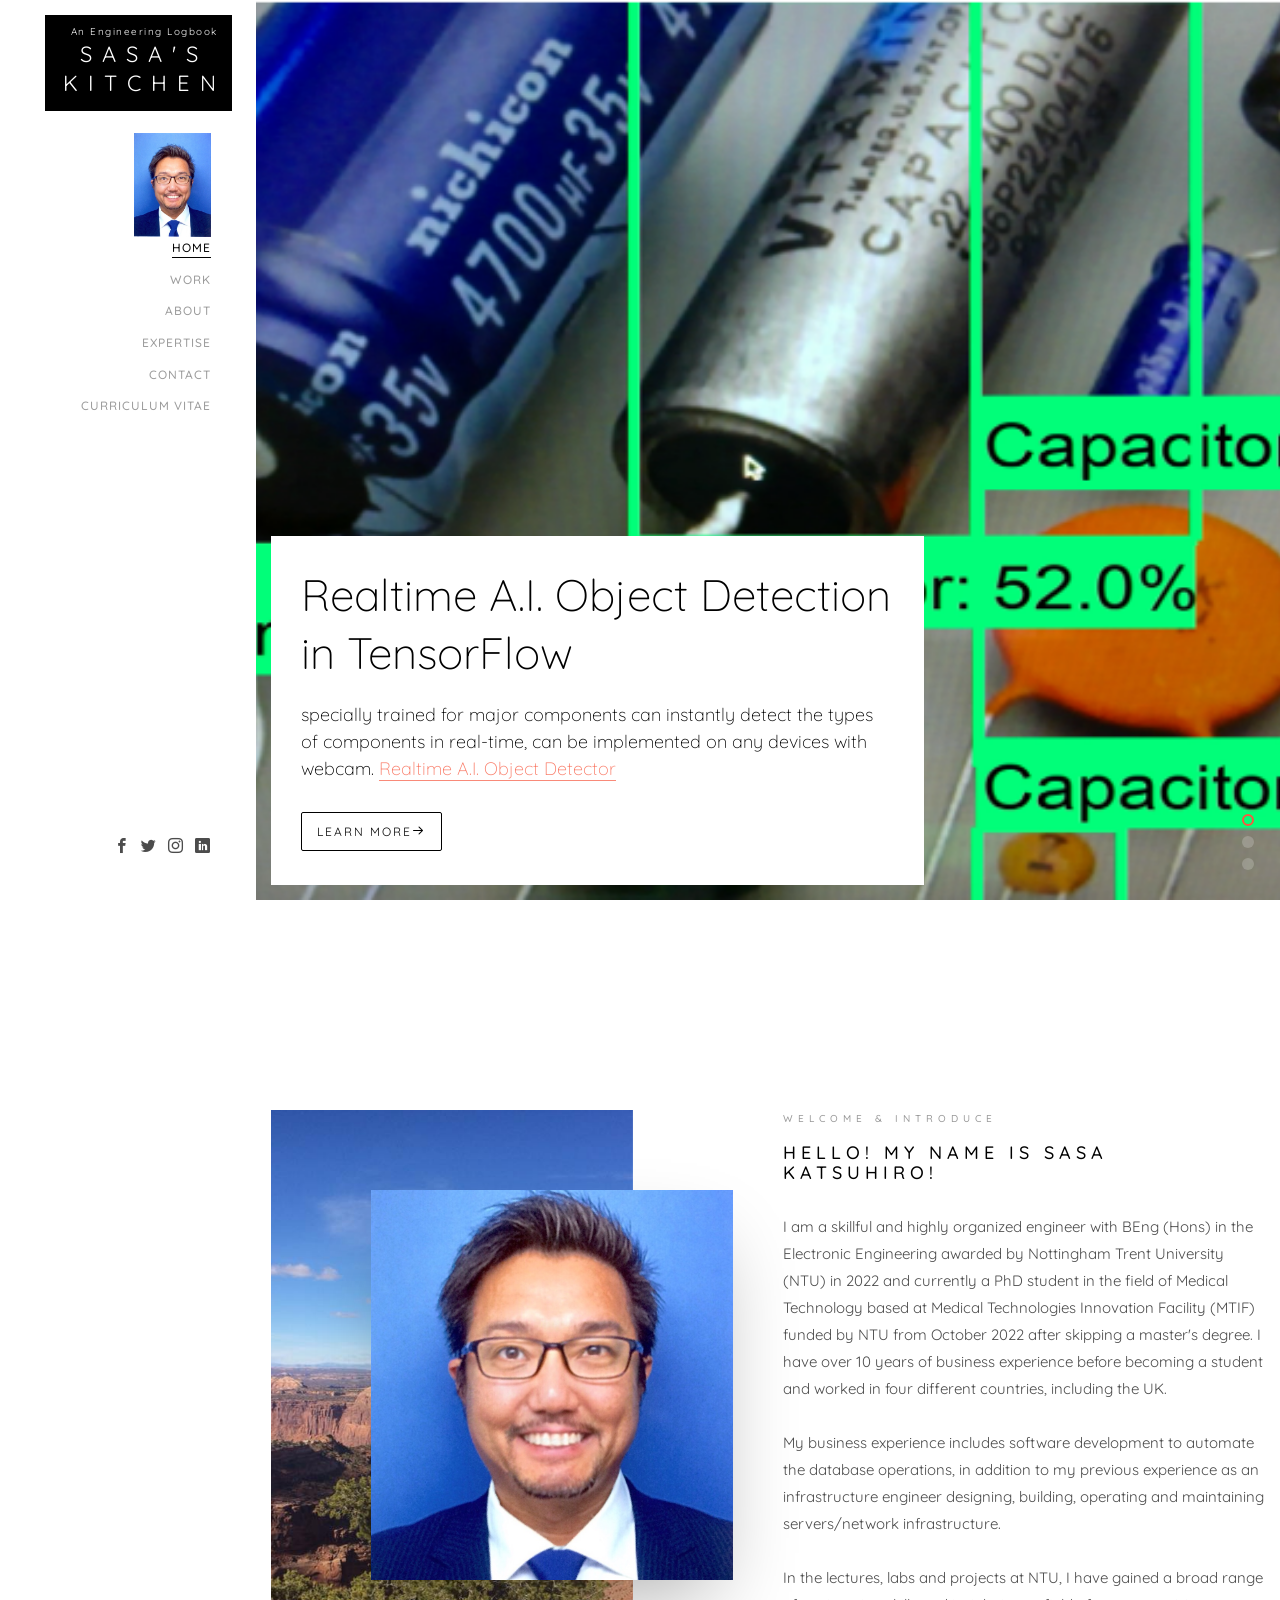
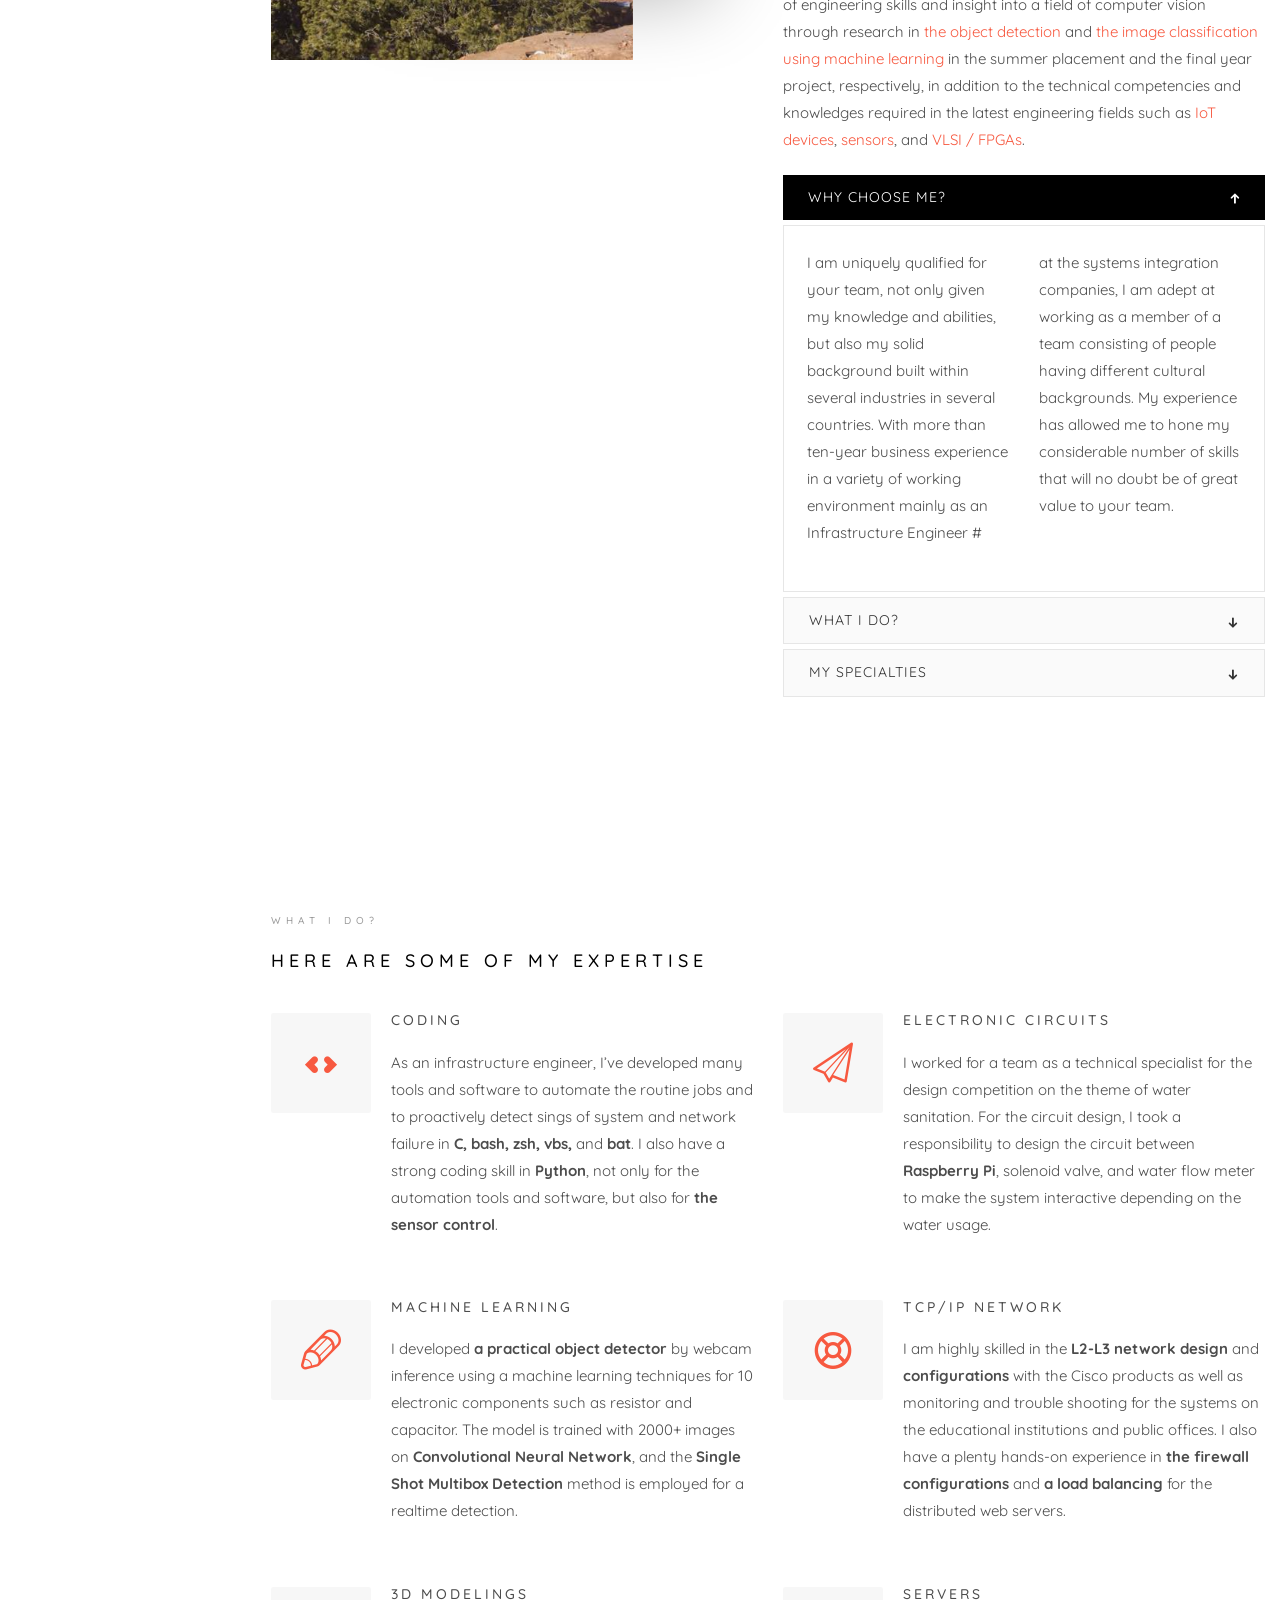
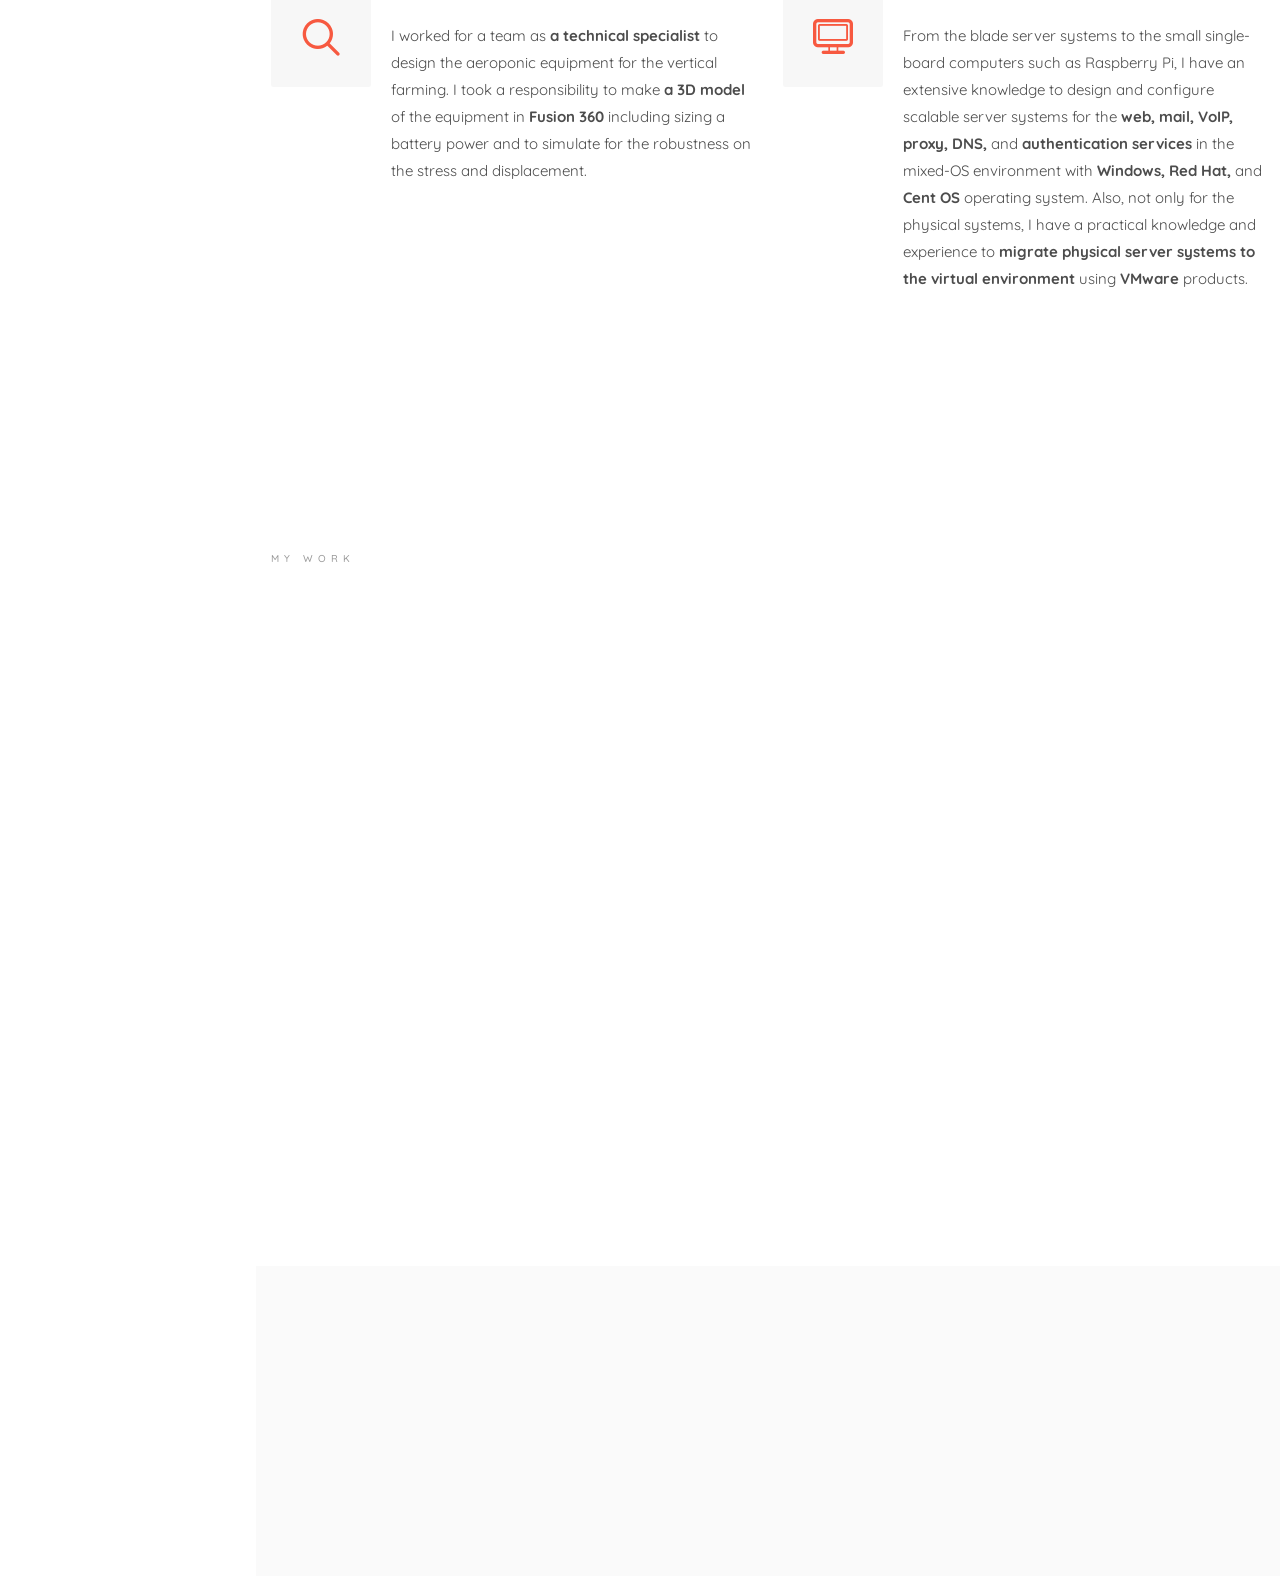
==== commit 7ece6411: "my specialties" ====
--- a/index.html
+++ b/index.html
@@ -206,9 +206,9 @@
 									    </div>
 									    <div id="collapseThree" class="panel-collapse collapse" role="tabpanel" aria-labelledby="headingThree">
 									        <div class="panel-body">
-												<p>I am now majoring the <strong>Electronic Engineering</strong> for my Bachelor’s 
-													and will be taking the speciality in <strong>the A.I. driven computer vision</strong> 
-													and <strong>the sensor control for the satellite navigations</strong> for my Master’s and PhD degrees.</p>	
+												<p>I am currently a Ph.D. candidate working on a 3-year project developing a smart wearable dressing with nano-printed sensors for patients with chronic wounds.
+													The project is run by Nottingham Trent University, Nottingham University Hospital, and a partner company.
+												</p>	
 									        </div>
 									    </div>
 									</div>
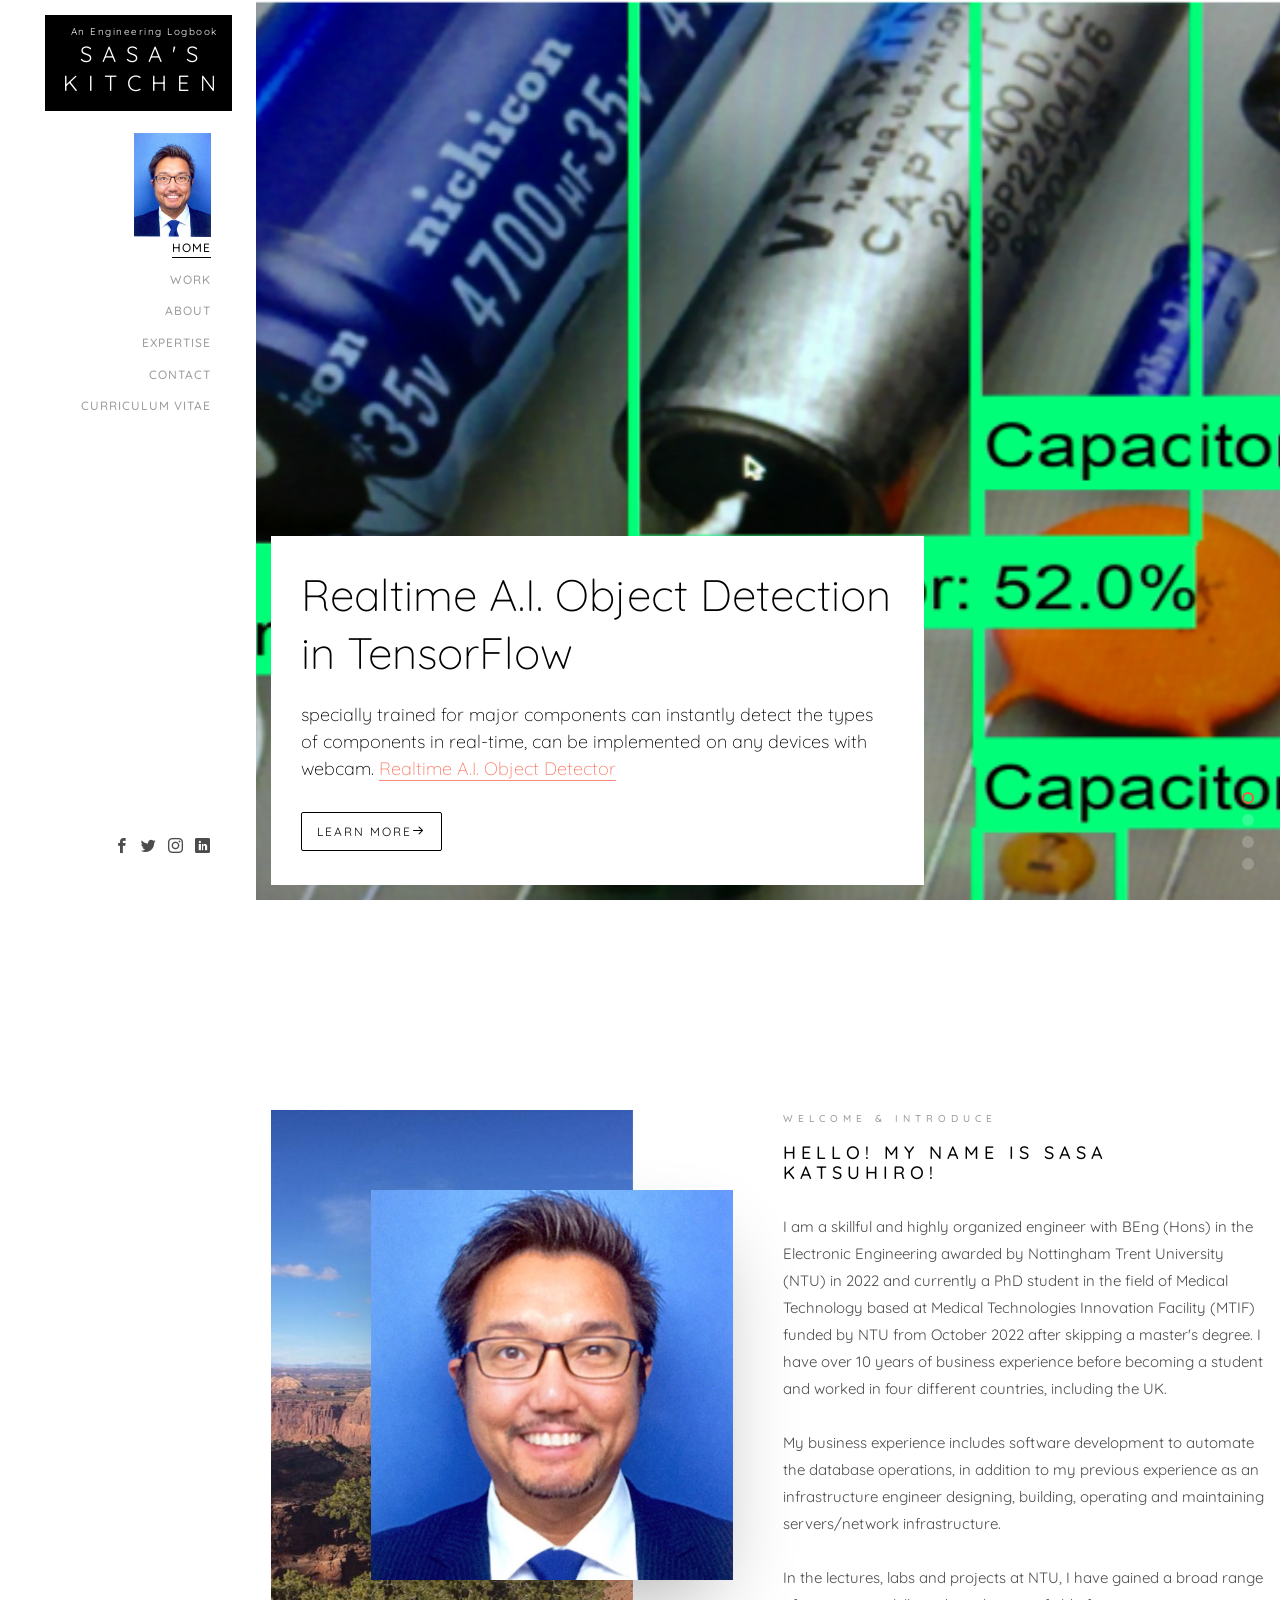
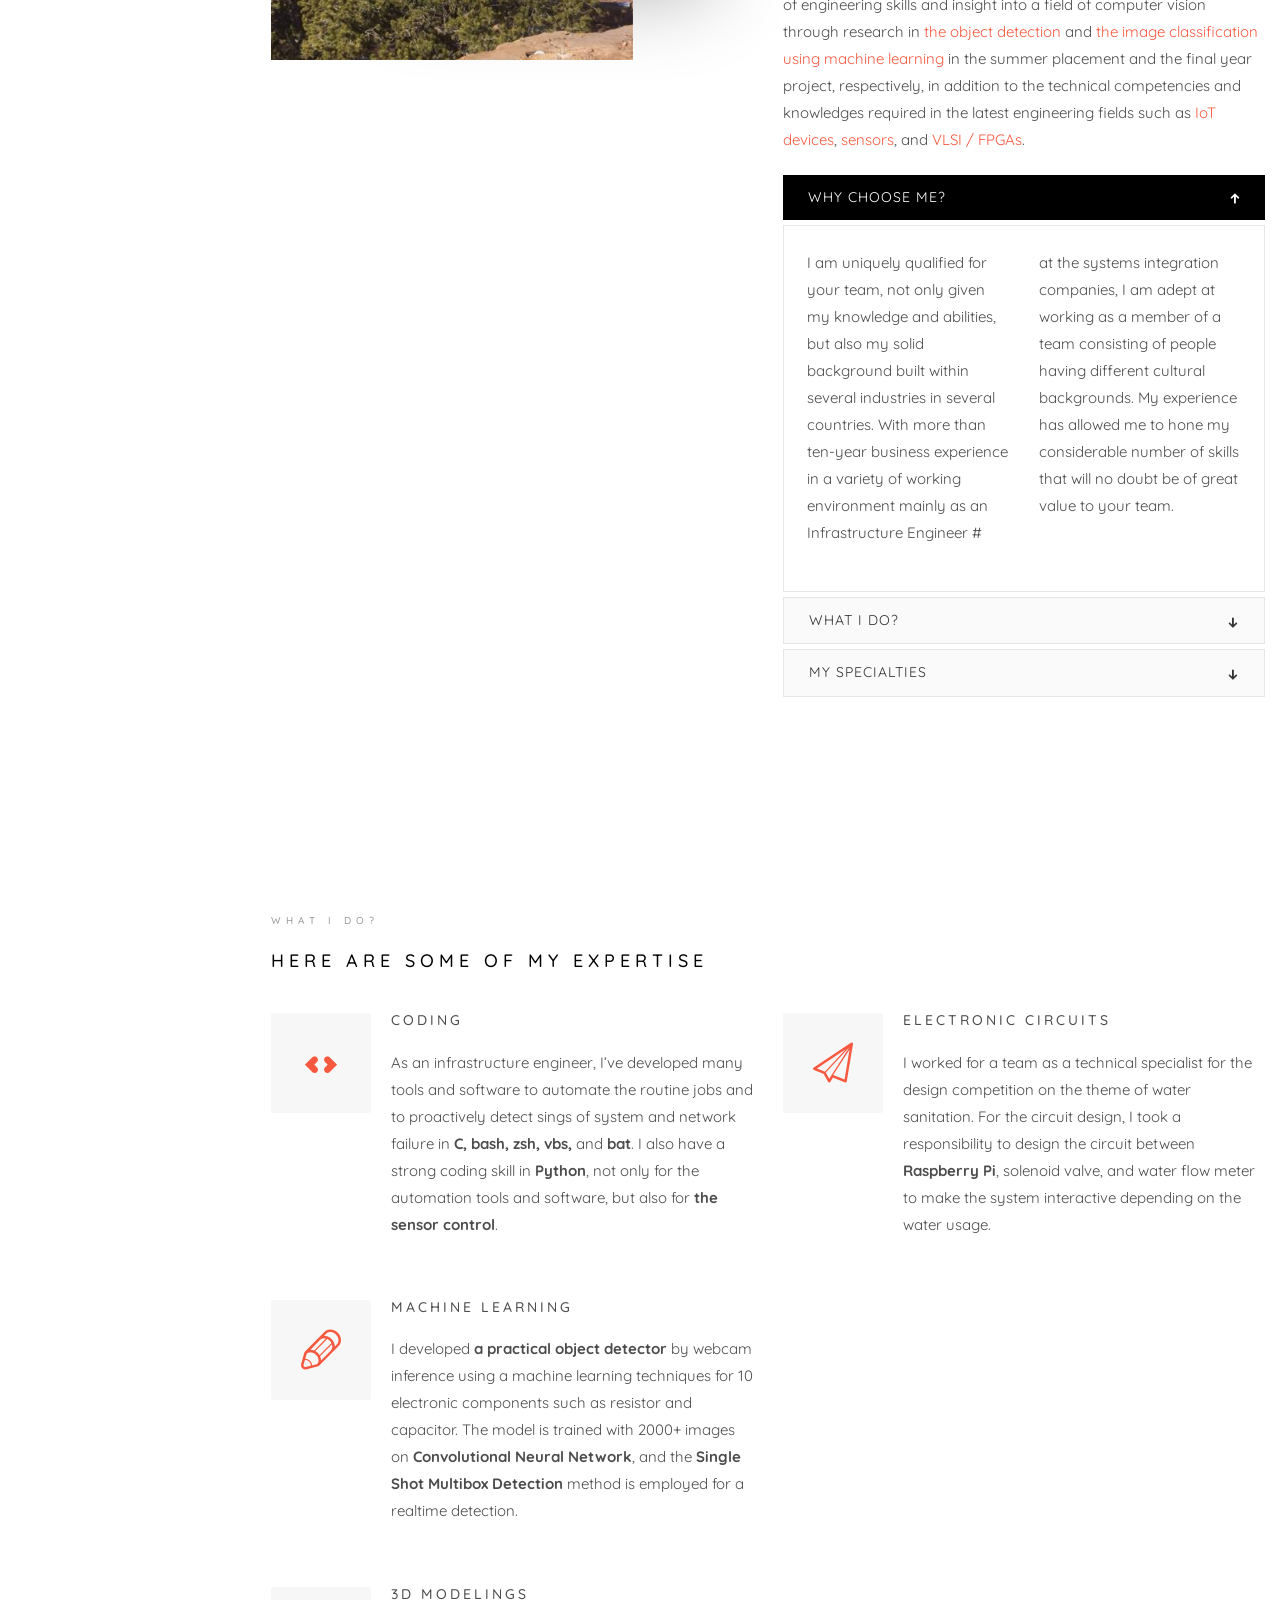
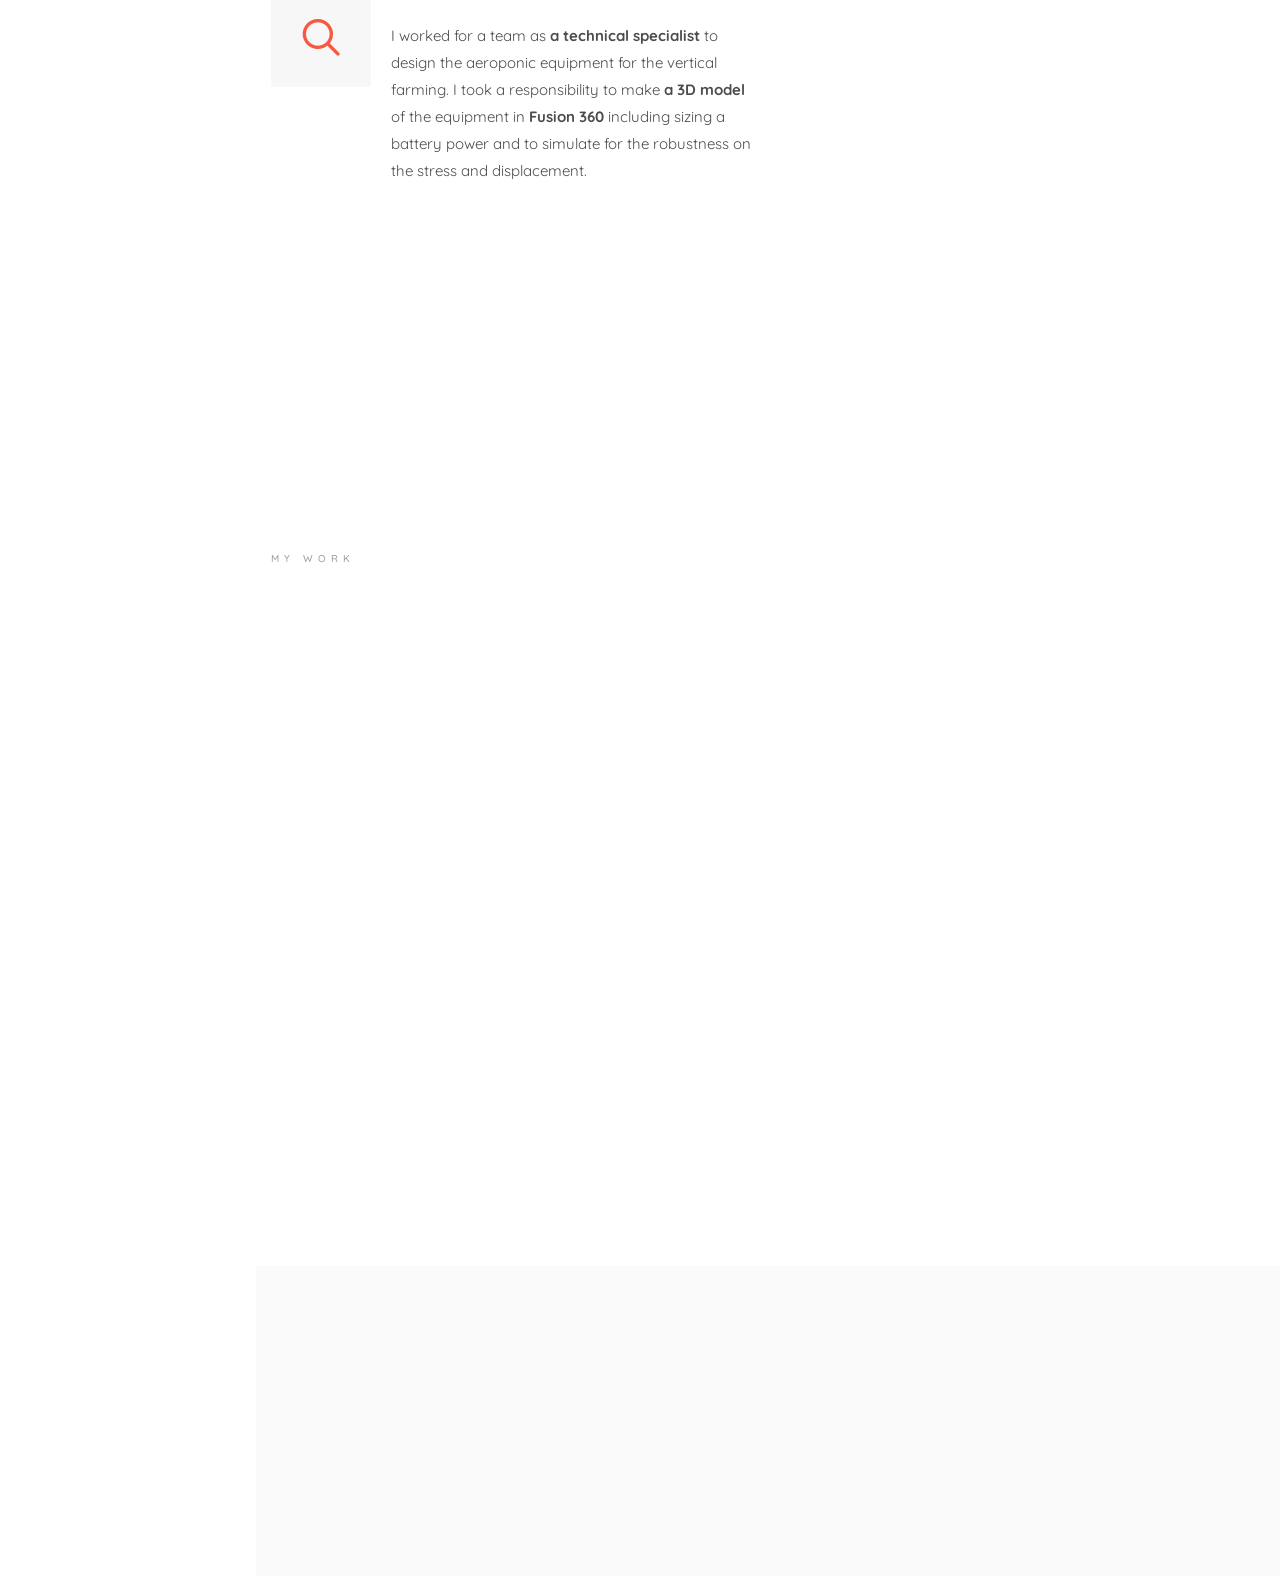
==== commit 86e06680: "additional project" ====
--- a/index.html
+++ b/index.html
@@ -127,6 +127,22 @@
 					   		</div>
 				   		</div>
 				   	</li>
+					<li style="background-image: url(work/images/IC-05.png);">
+						<div class="overlay"></div>
+						<div class="container-fluid">
+							<div class="row">
+								<div class="col-md-8 col-md-offset-2 col-md-pull-2 js-fullheight slider-text">
+									<div class="slider-text-inner">
+										<div class="desc">
+											<h1>Mobile Detector for Plant Leaf Diseases</h1>
+										 <h2>Machine leaning approarch to develop a trained model for plant leaf images. <a href="work/aquasustain.html" target="_blank">AquaSustain</a></h2>
+											 <p><a href="work/imageclassification.html" class="btn btn-primary btn-learn">Learn More<i class="icon-arrow-right3"></i></a></p>
+										 </div>
+									</div>
+								</div>
+							</div>
+						</div>
+					</li>
 				  	</ul>
 			  	</div>
 			</aside>
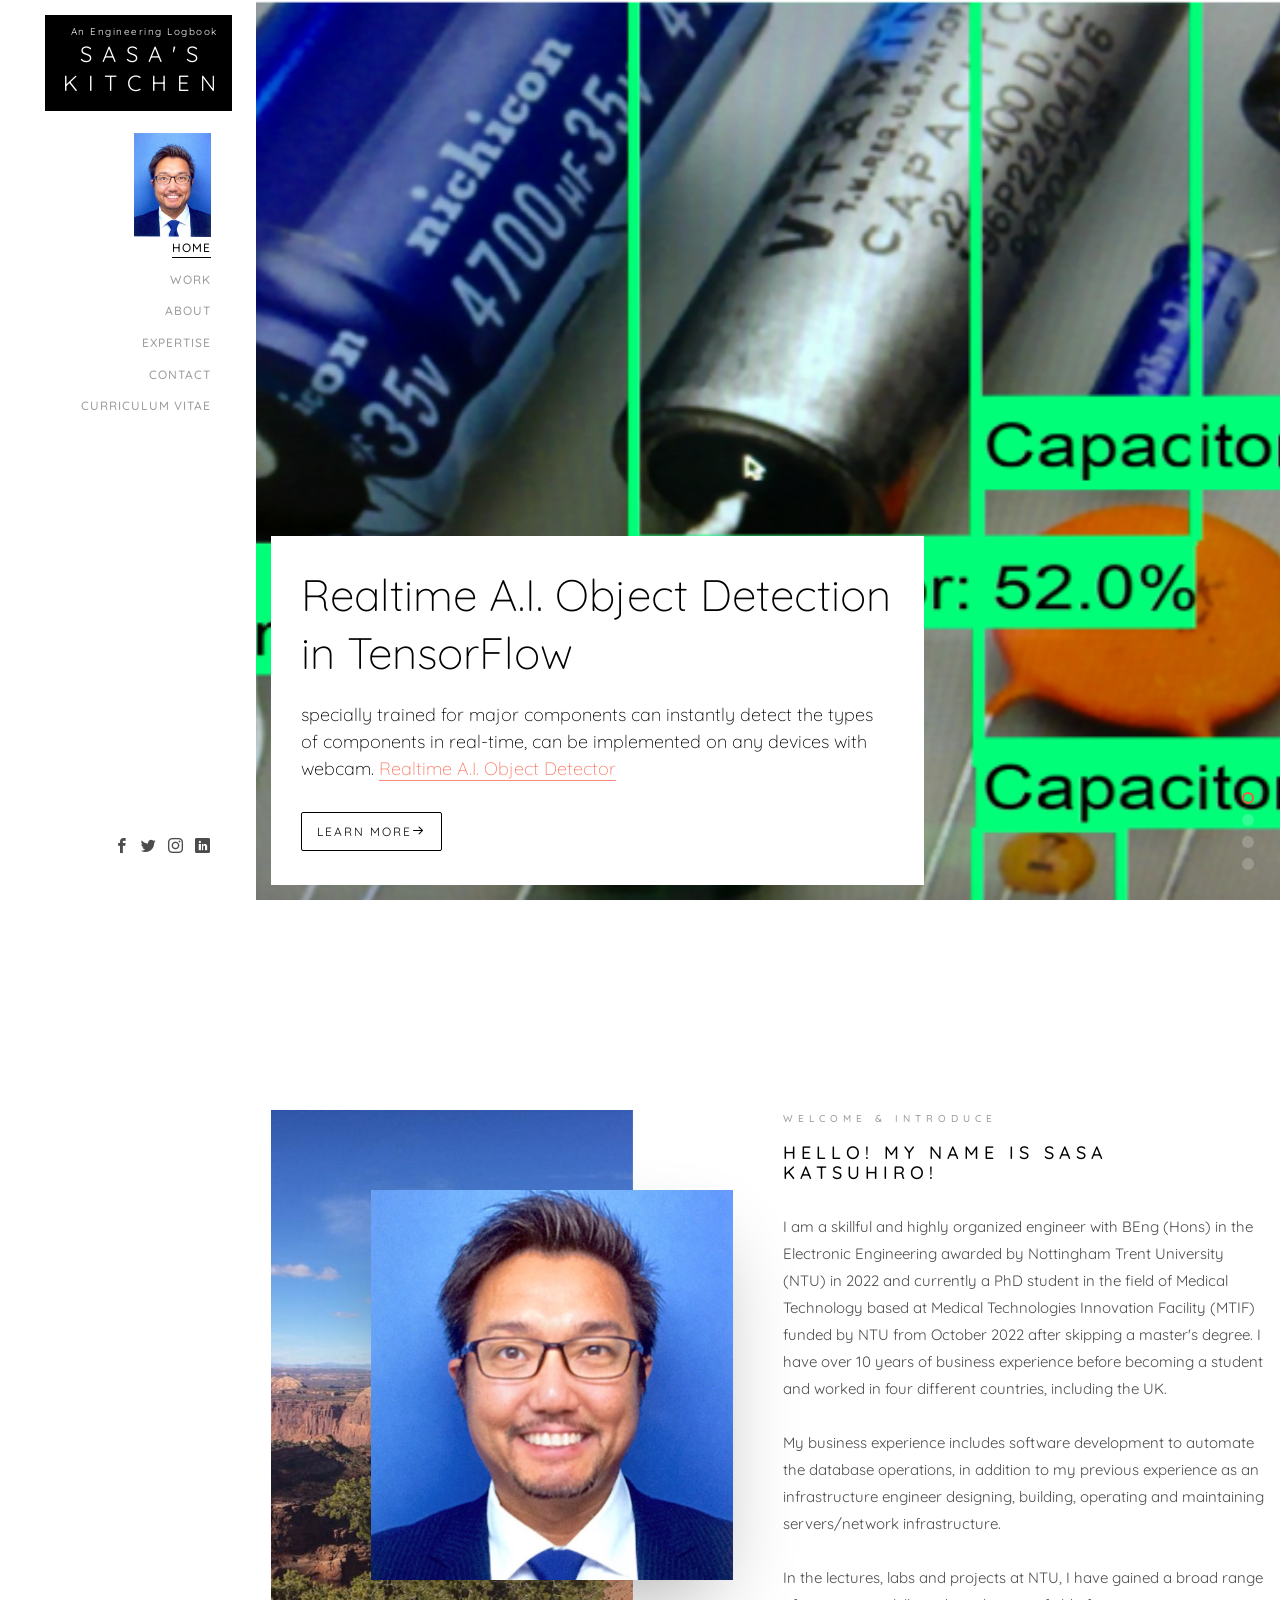
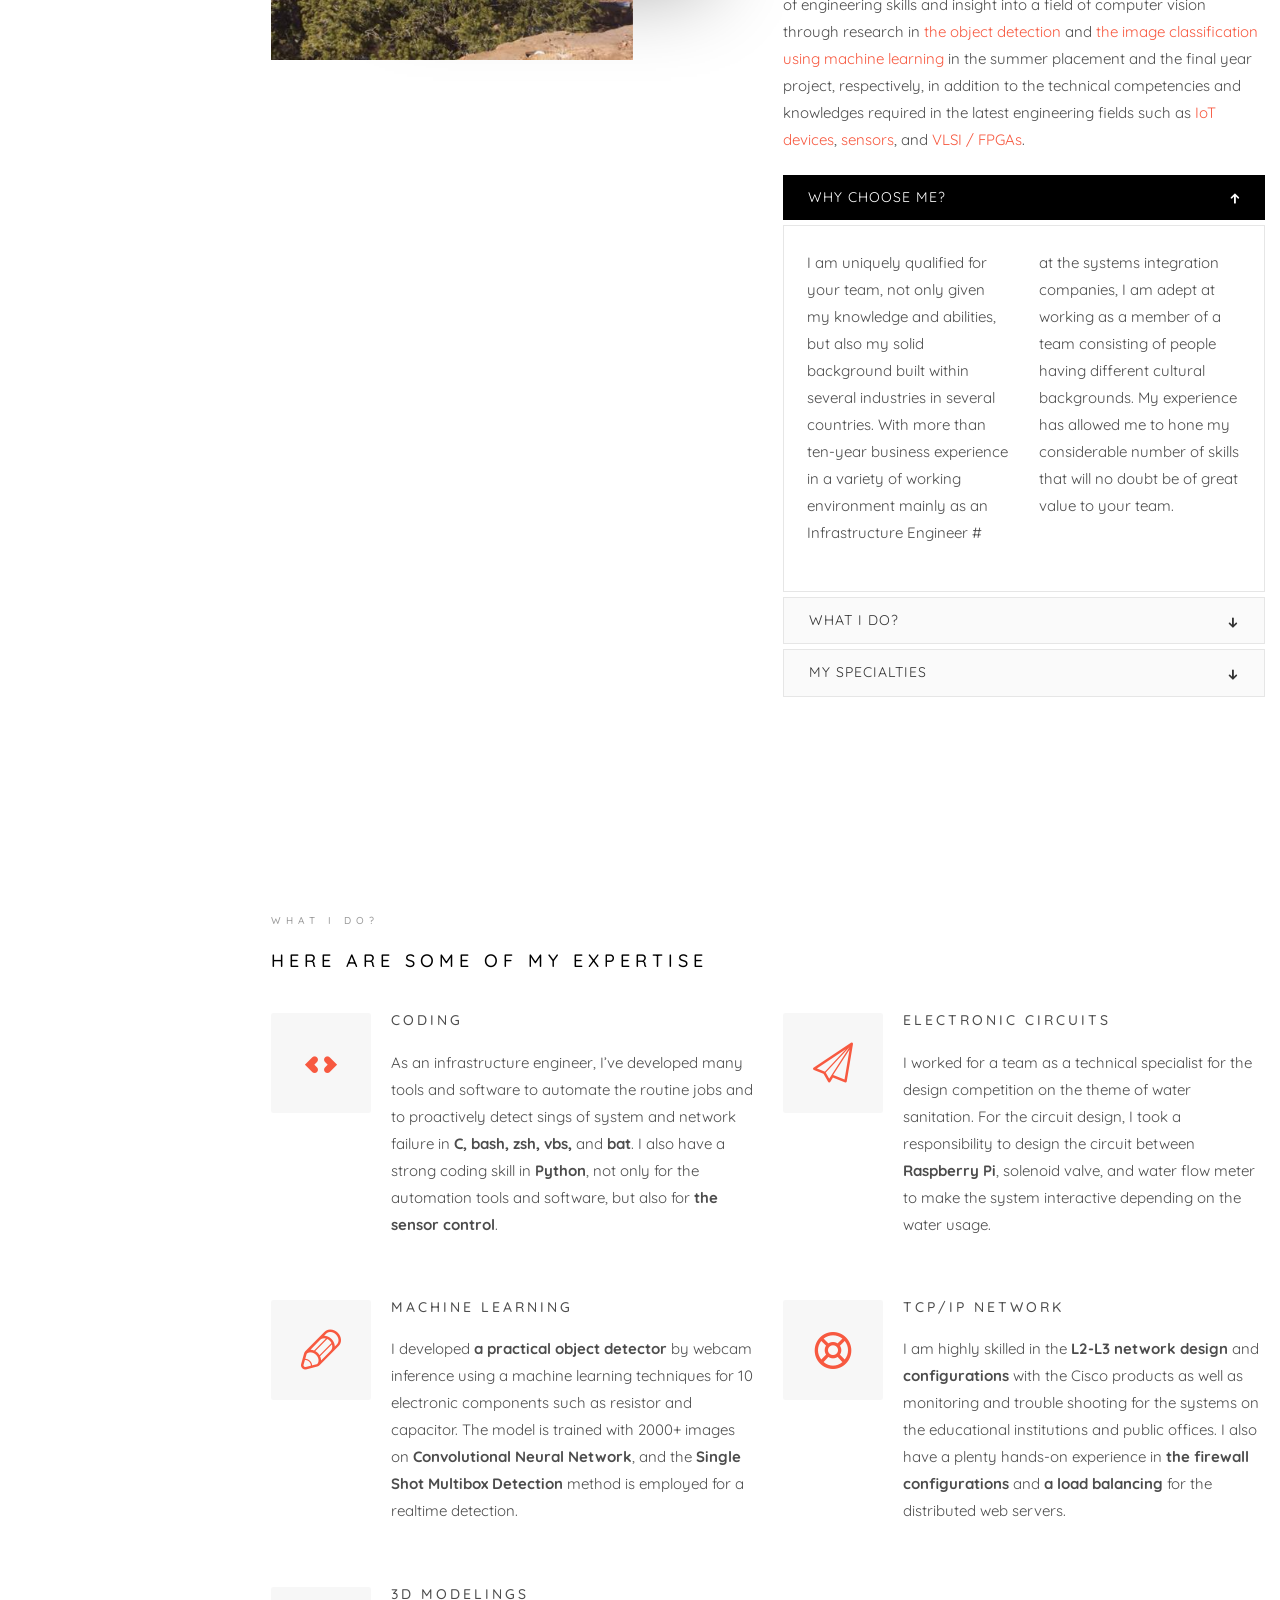
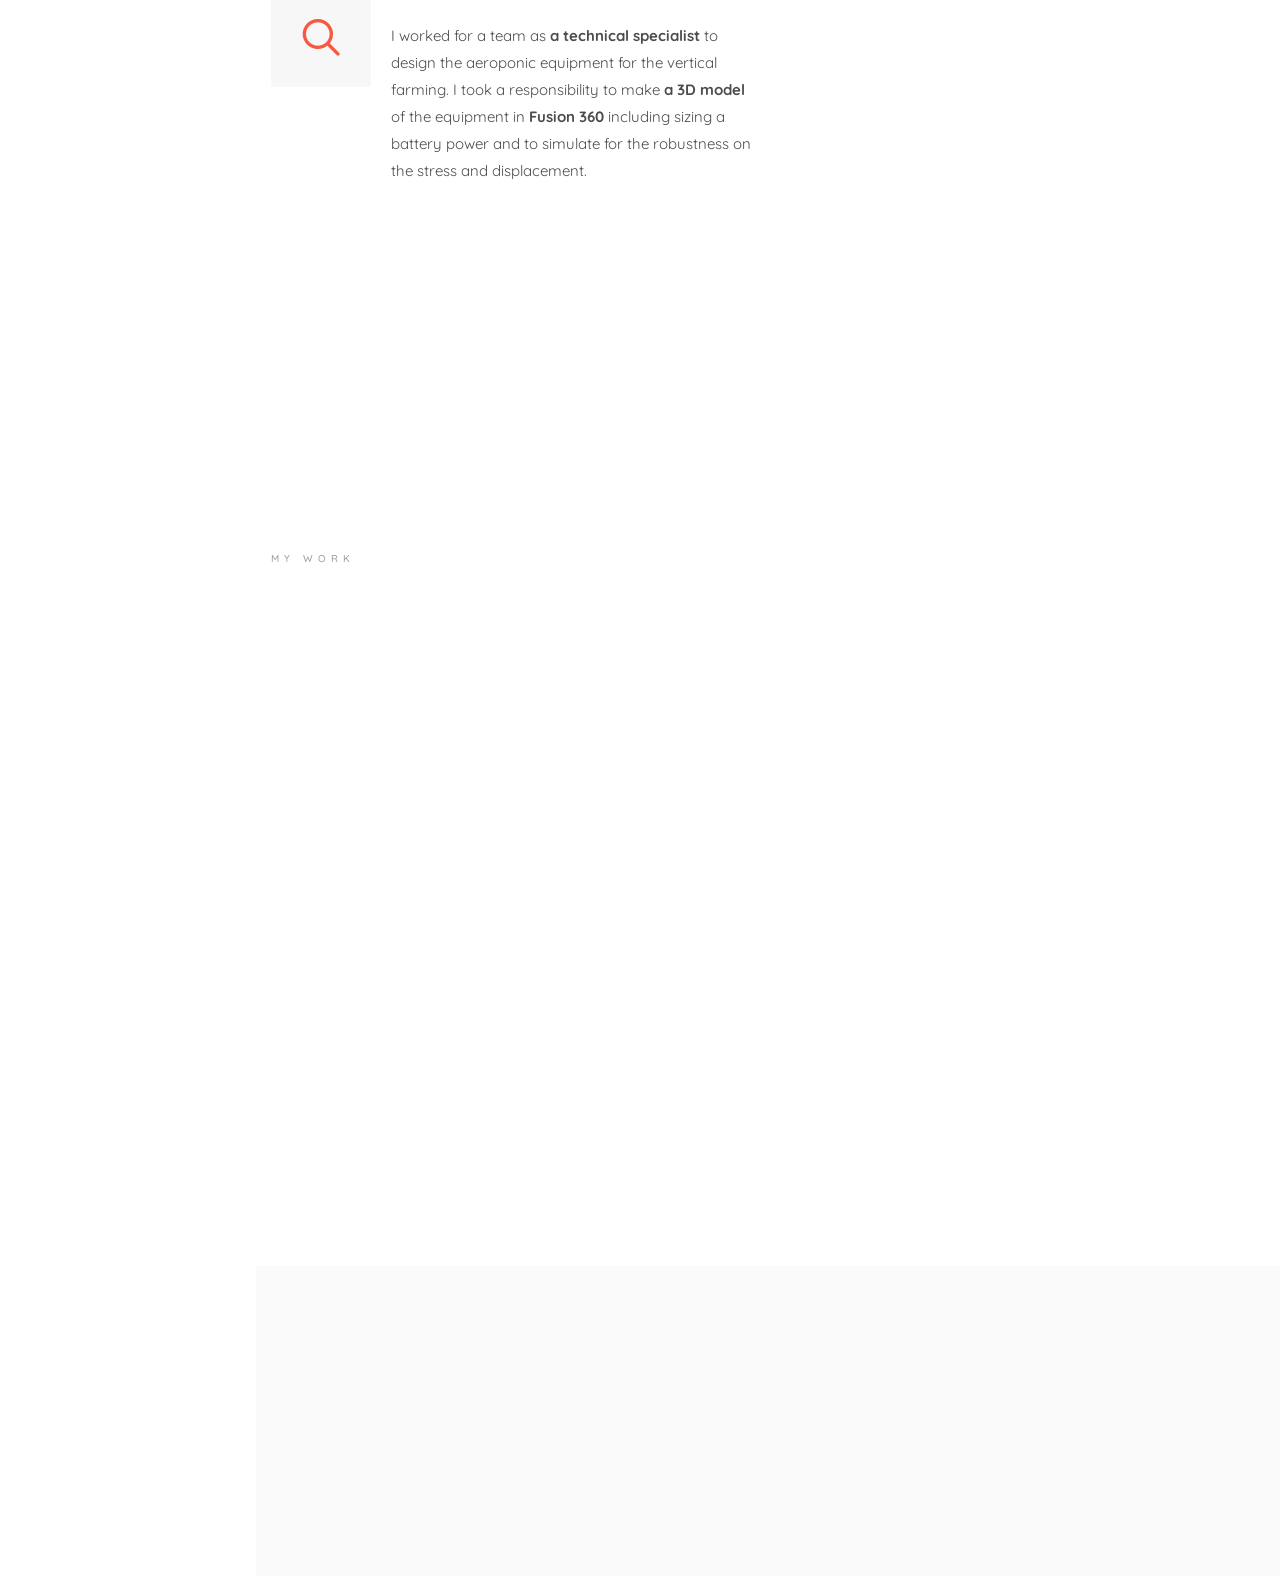
==== commit 0332df2b: "Update index.html" ====
--- a/index.html
+++ b/index.html
@@ -135,7 +135,7 @@
 									<div class="slider-text-inner">
 										<div class="desc">
 											<h1>Mobile Detector for Plant Leaf Diseases</h1>
-										 <h2>Machine leaning approarch to develop a trained model for plant leaf images. <a href="work/aquasustain.html" target="_blank">AquaSustain</a></h2>
+										 <h2>Machine leaning approarch to develop a trained model for plant leaf images. <a href="work/imageclassification.html" target="_blank">Mobile Plant Disease Detector</a></h2>
 											 <p><a href="work/imageclassification.html" class="btn btn-primary btn-learn">Learn More<i class="icon-arrow-right3"></i></a></p>
 										 </div>
 									</div>
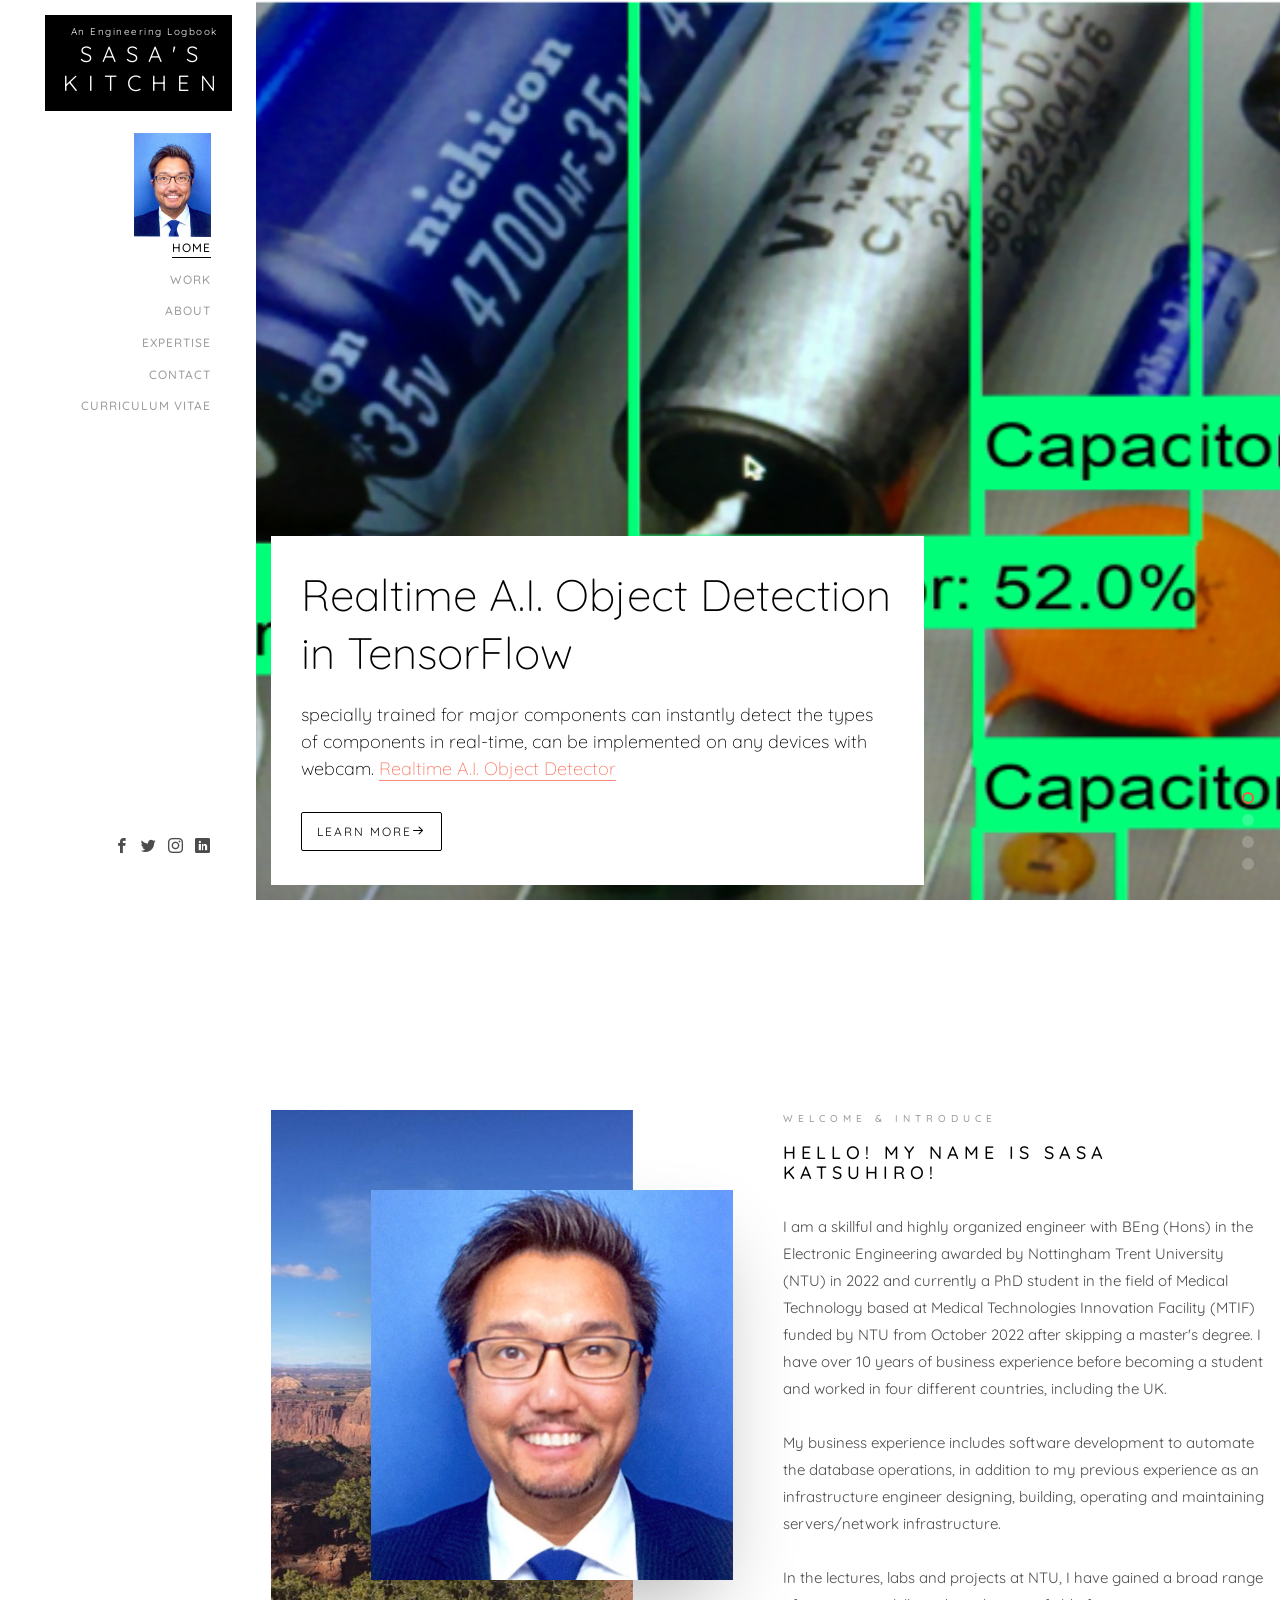
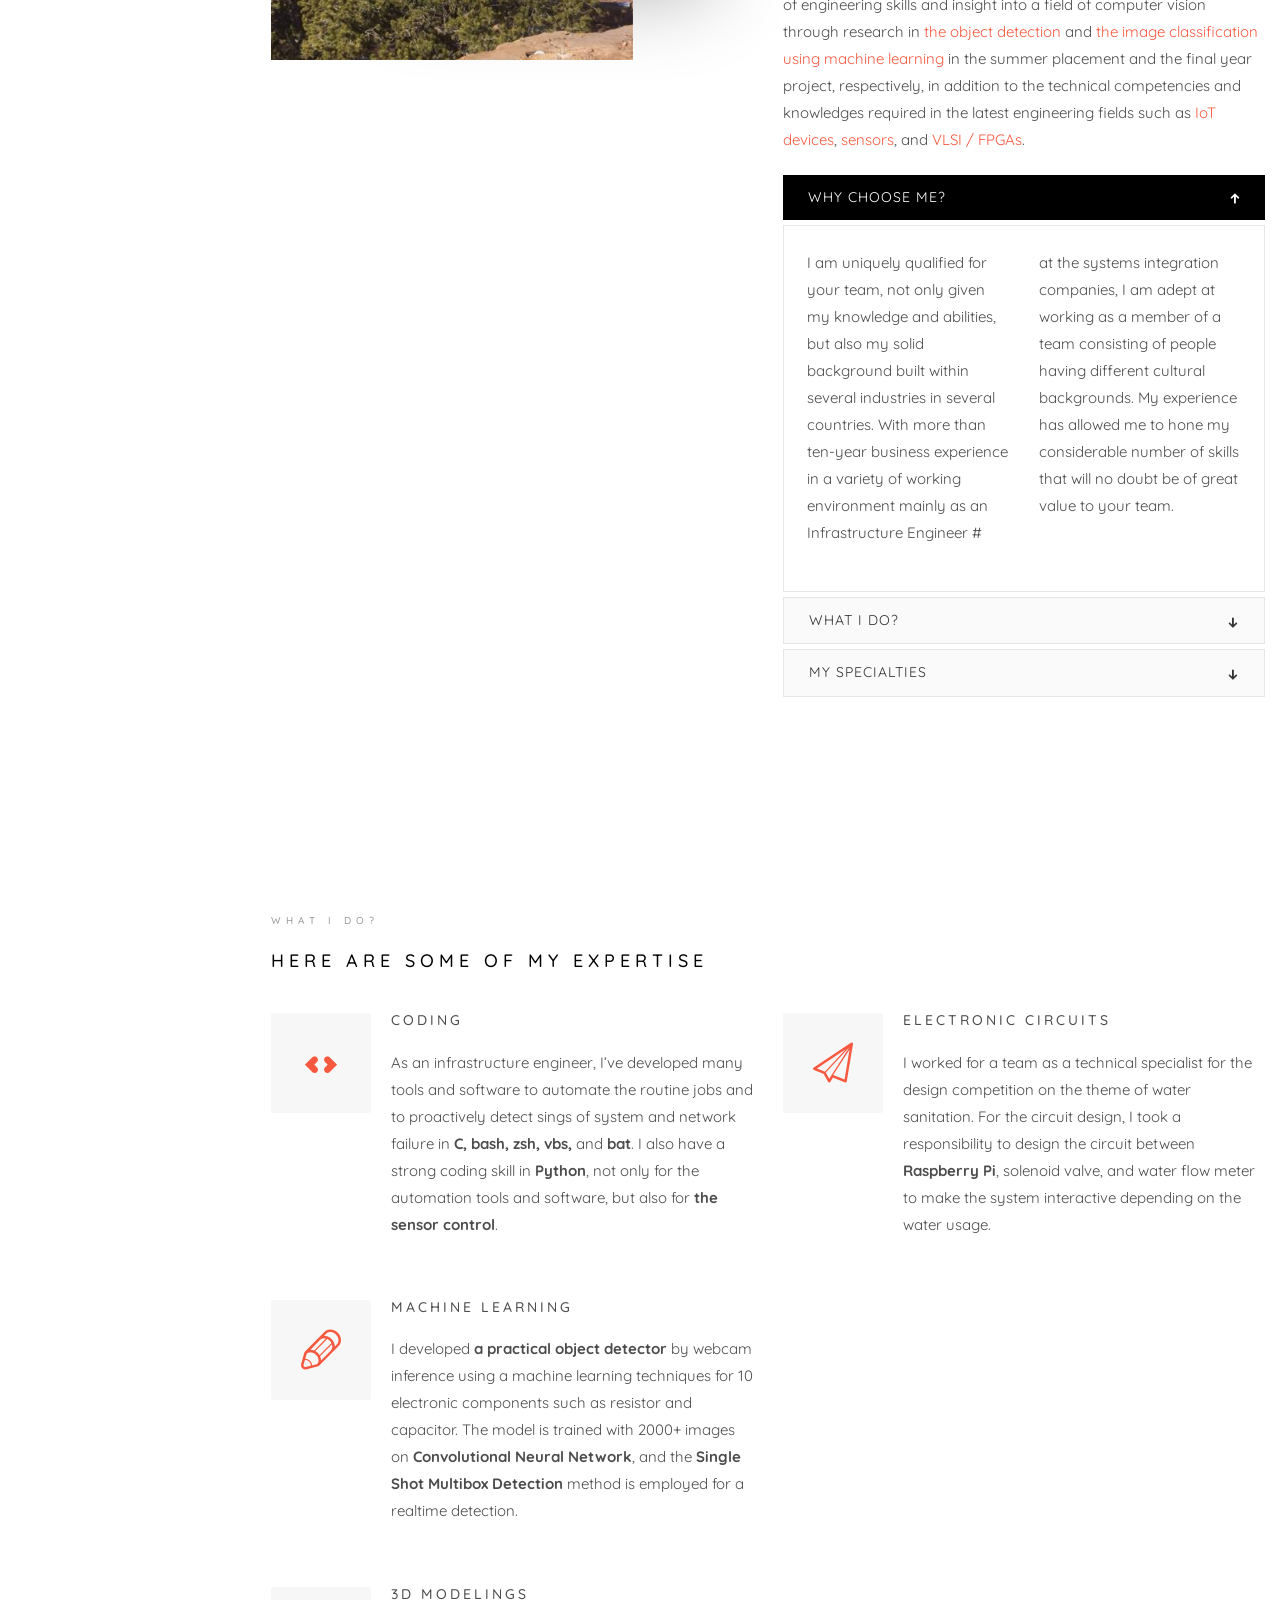
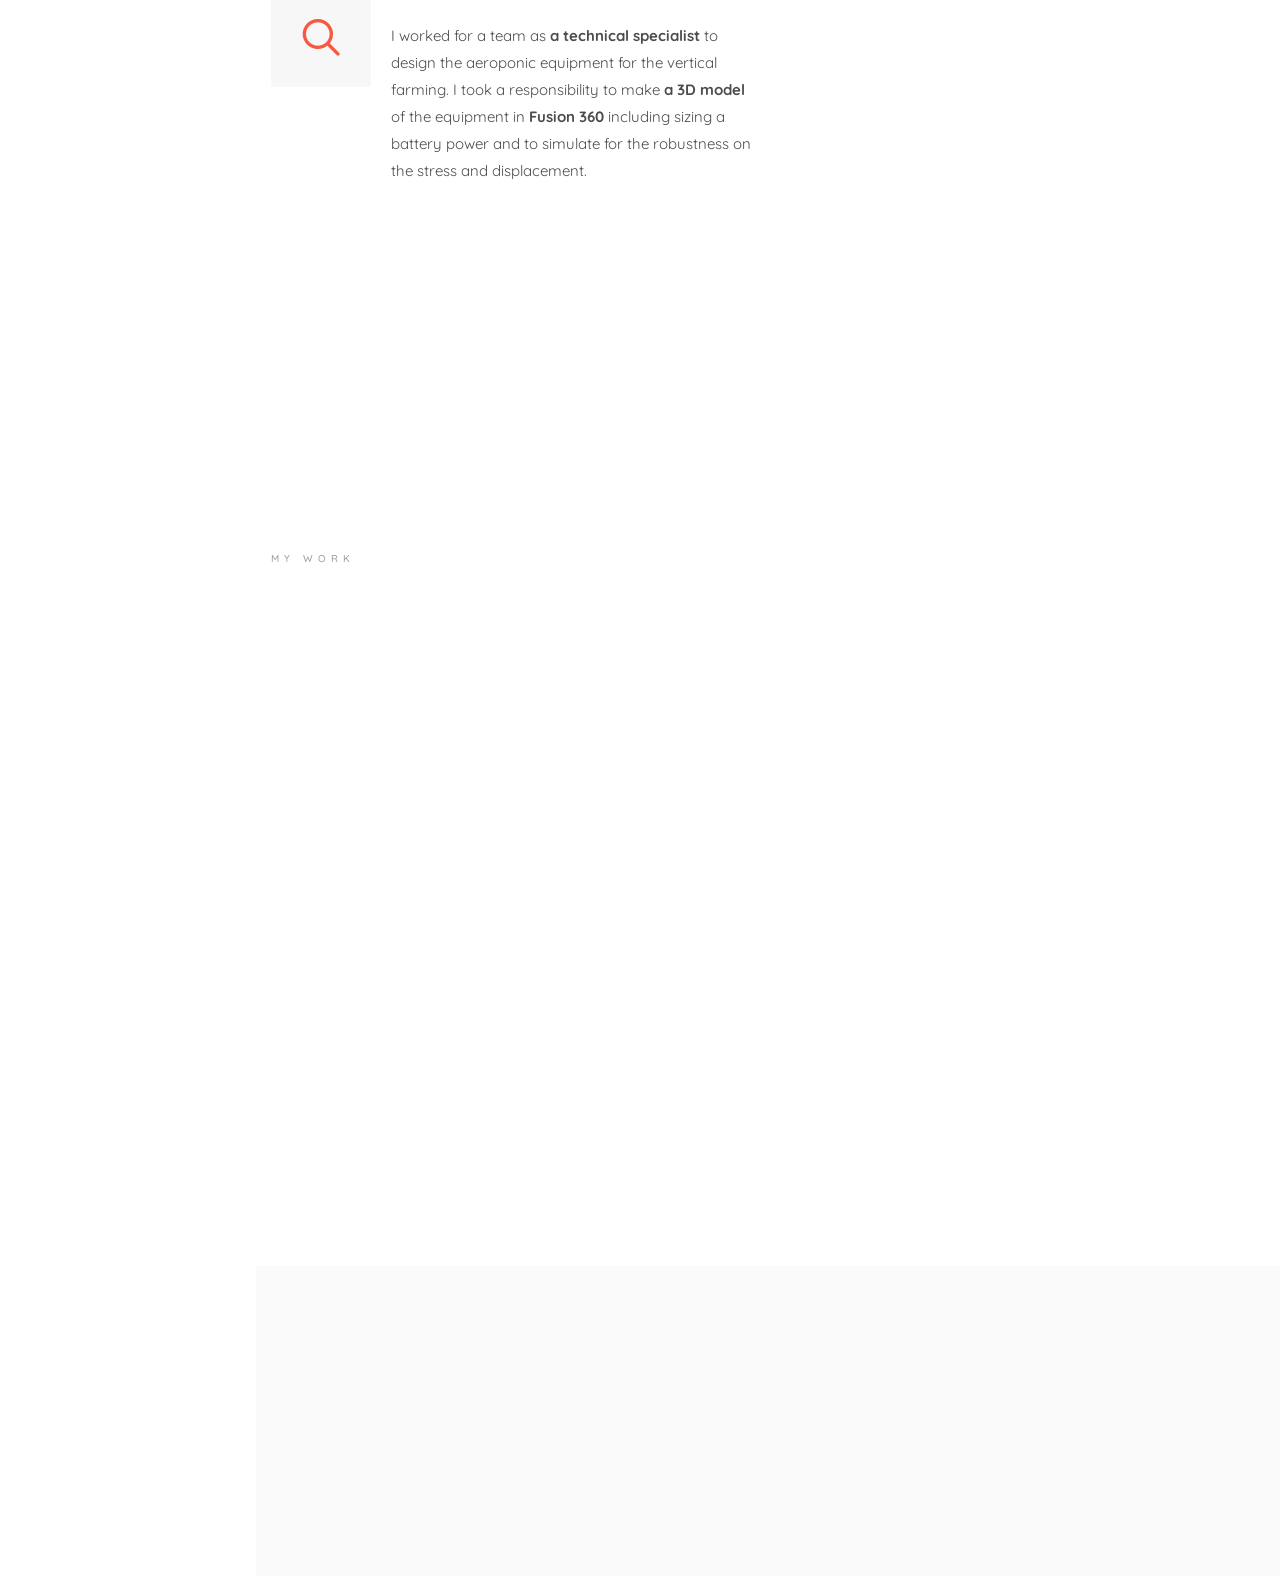
==== commit 30d3fd4b: "Update index.html" ====
--- a/index.html
+++ b/index.html
@@ -163,7 +163,7 @@
 									
 								<br><br>My business experience includes software development to automate the database operations, in addition to my previous experience as an infrastructure engineer designing, building, operating and maintaining servers/network infrastructure.
 									
-									<br><br>In the lectures, labs and projects at NTU, I have gained a broad range of engineering skills and insight into a field of computer vision through research in <a href="https://sasagackie.github.io/work/objectdetection.html" target="_blank" rel="noopener noreferrer">the object detection</a> and <a href="https://v3.pebblepad.co.uk/spa/#/public/sHtWwMyyjW9y4MqWh3wqrg65Gy?historyId=tdmeTkyI6L&pageId=sHtWwMyyjW9y5x4j6wz4yrxx9Z" target="_blank" rel="noopener noreferrer">the image classification using machine learning</a> in the summer placement and the final year project, respectively, in addition to the technical competencies and knowledges required in the latest engineering fields such as <a href="https://v3.pebblepad.co.uk/spa/#/public/sHtWwMyyjW9y4MqWh3wqrg65Gy?historyId=tdmeTkyI6L&pageId=sHtWwMyyjW9y5fwtM55zdf6prW" target="_blank" rel="noopener noreferrer">IoT devices</a>, <a href="https://v3.pebblepad.co.uk/spa/#/public/sHtWwMyyjW9y4MqWh3wqrg65Gy?historyId=tdmeTkyI6L&pageId=sHtWwMyyjW9y5hkWtrMknp33kr" target="_blank" rel="noopener noreferrer">sensors</a>, and <a href="https://v3.pebblepad.co.uk/spa/#/public/sHtWwMyyjW9y4MqWh3wqrg65Gy?historyId=tdmeTkyI6L&pageId=sHtWwMyyjW9y55p4W8b9znp9HZ" target="_blank" rel="noopener noreferrer">VLSI / FPGAs</a>.
+									<br><br>In the lectures, labs and projects at NTU, I have gained a broad range of engineering skills and insight into a field of computer vision through research in <a href="https://sasagackie.github.io/work/objectdetection.html" target="_blank" rel="noopener noreferrer">the object detection</a> and <a href="https://sasagackie.github.io/work/imageclassification.html" target="_blank" rel="noopener noreferrer">the image classification using machine learning</a> in the summer placement and the final year project, respectively, in addition to the technical competencies and knowledges required in the latest engineering fields such as <a href="https://v3.pebblepad.co.uk/spa/#/public/sHtWwMyyjW9y4MqWh3wqrg65Gy?historyId=tdmeTkyI6L&pageId=sHtWwMyyjW9y5fwtM55zdf6prW" target="_blank" rel="noopener noreferrer">IoT devices</a>, <a href="https://v3.pebblepad.co.uk/spa/#/public/sHtWwMyyjW9y4MqWh3wqrg65Gy?historyId=tdmeTkyI6L&pageId=sHtWwMyyjW9y5hkWtrMknp33kr" target="_blank" rel="noopener noreferrer">sensors</a>, and <a href="https://v3.pebblepad.co.uk/spa/#/public/sHtWwMyyjW9y4MqWh3wqrg65Gy?historyId=tdmeTkyI6L&pageId=sHtWwMyyjW9y55p4W8b9znp9HZ" target="_blank" rel="noopener noreferrer">VLSI / FPGAs</a>.
 									</p>
 							</div>
 							<div class="fancy-collapse-panel">
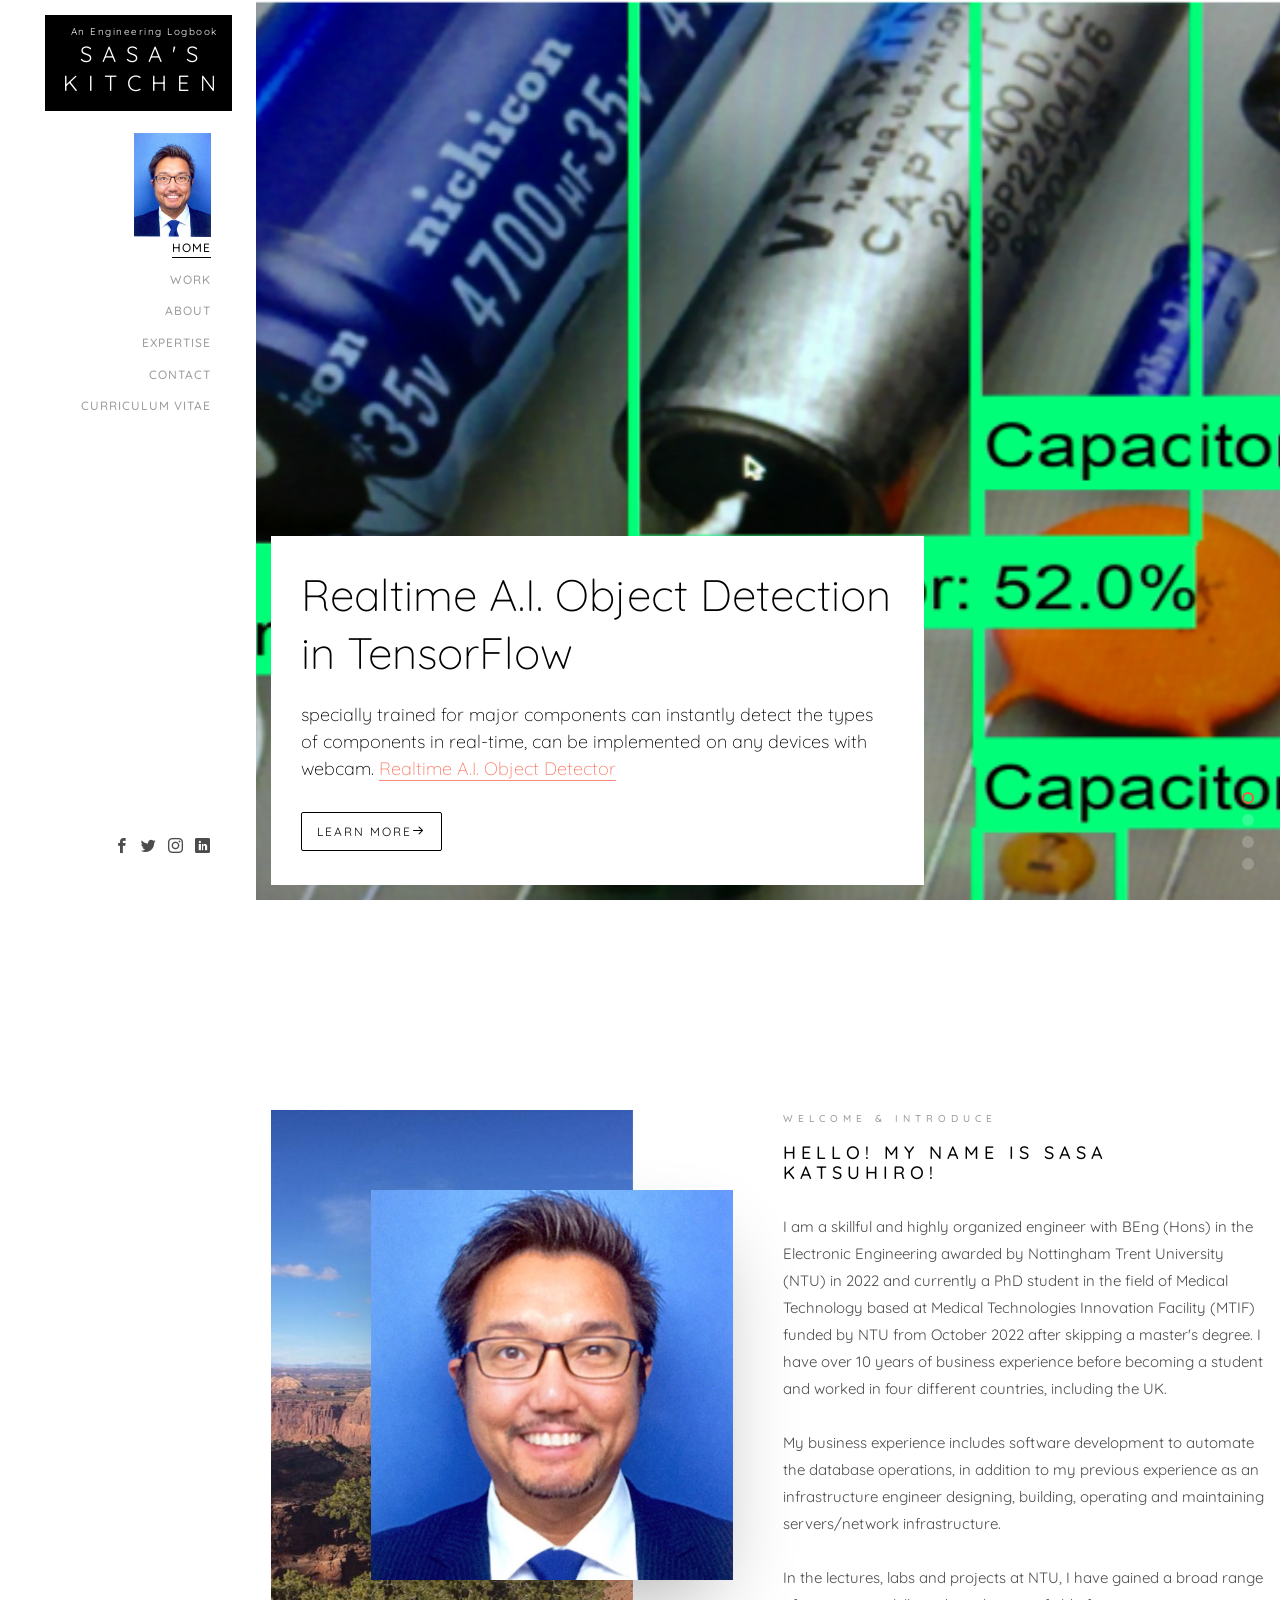
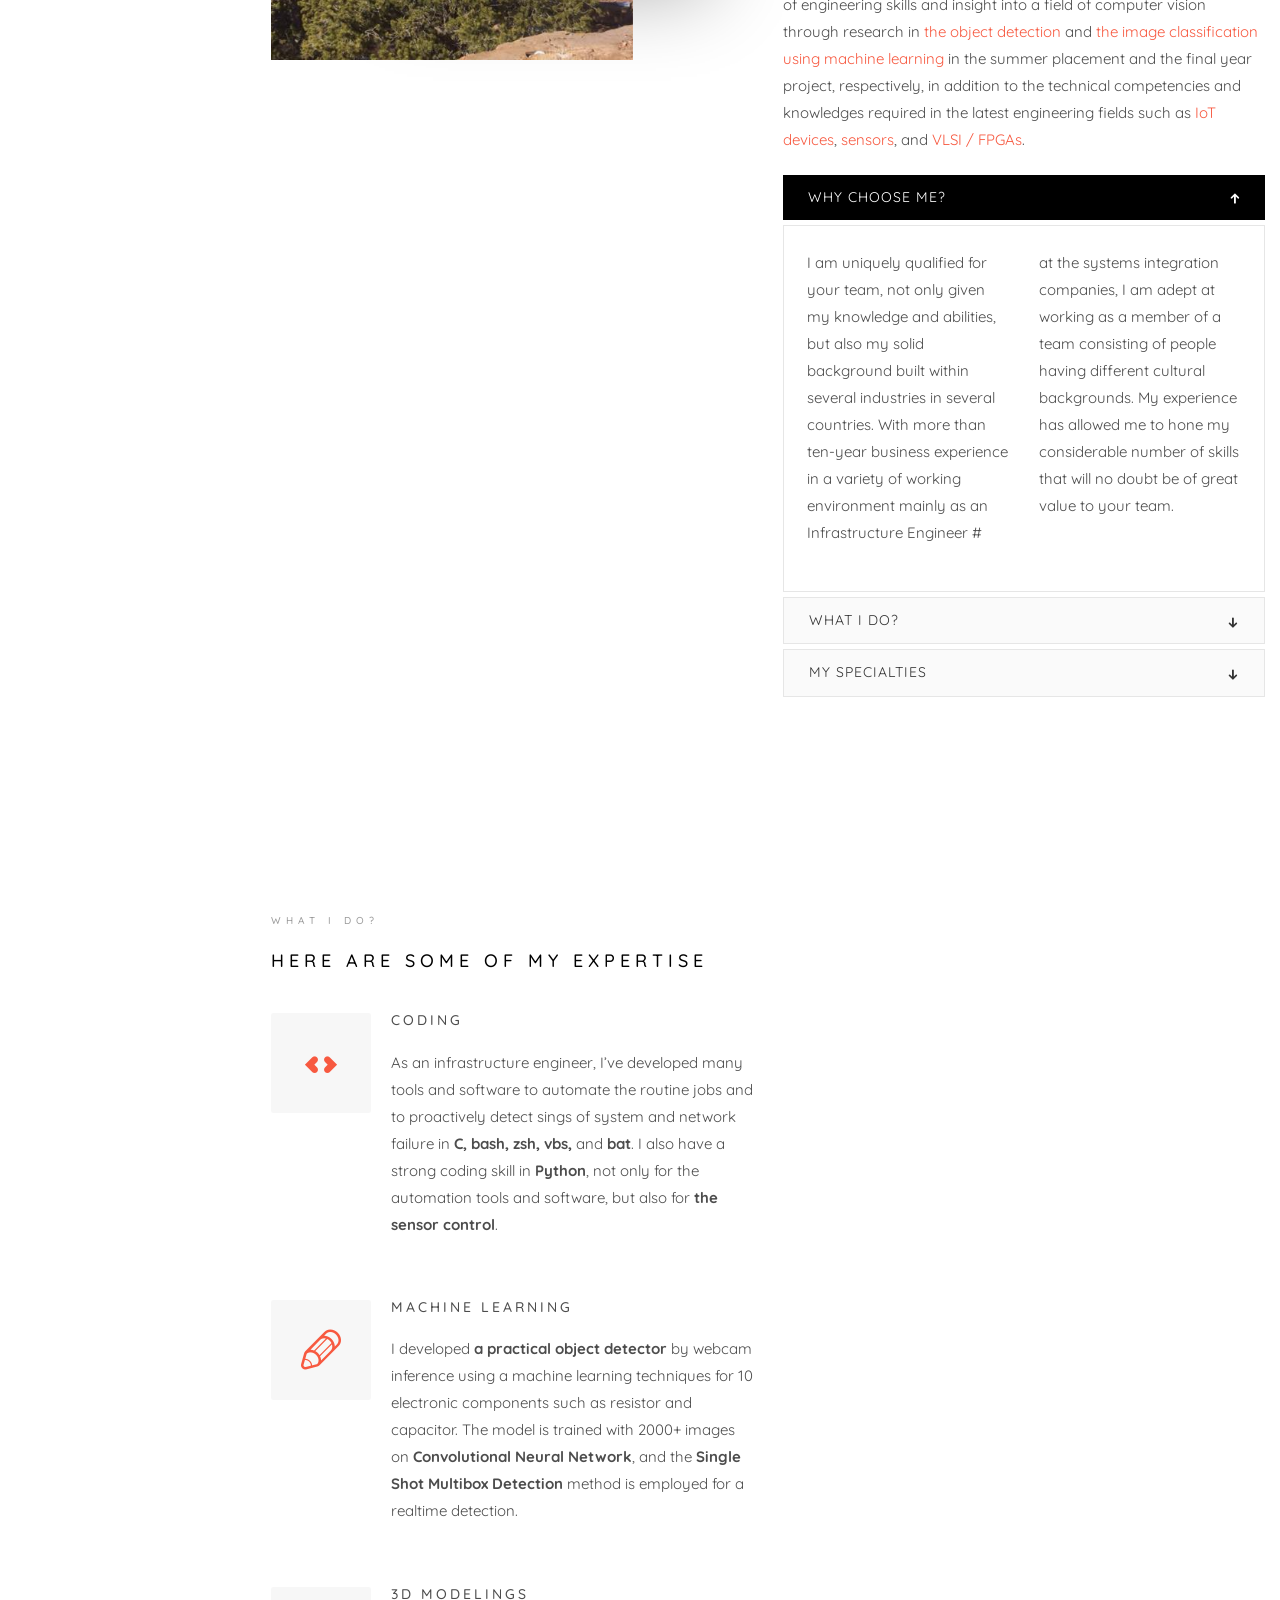
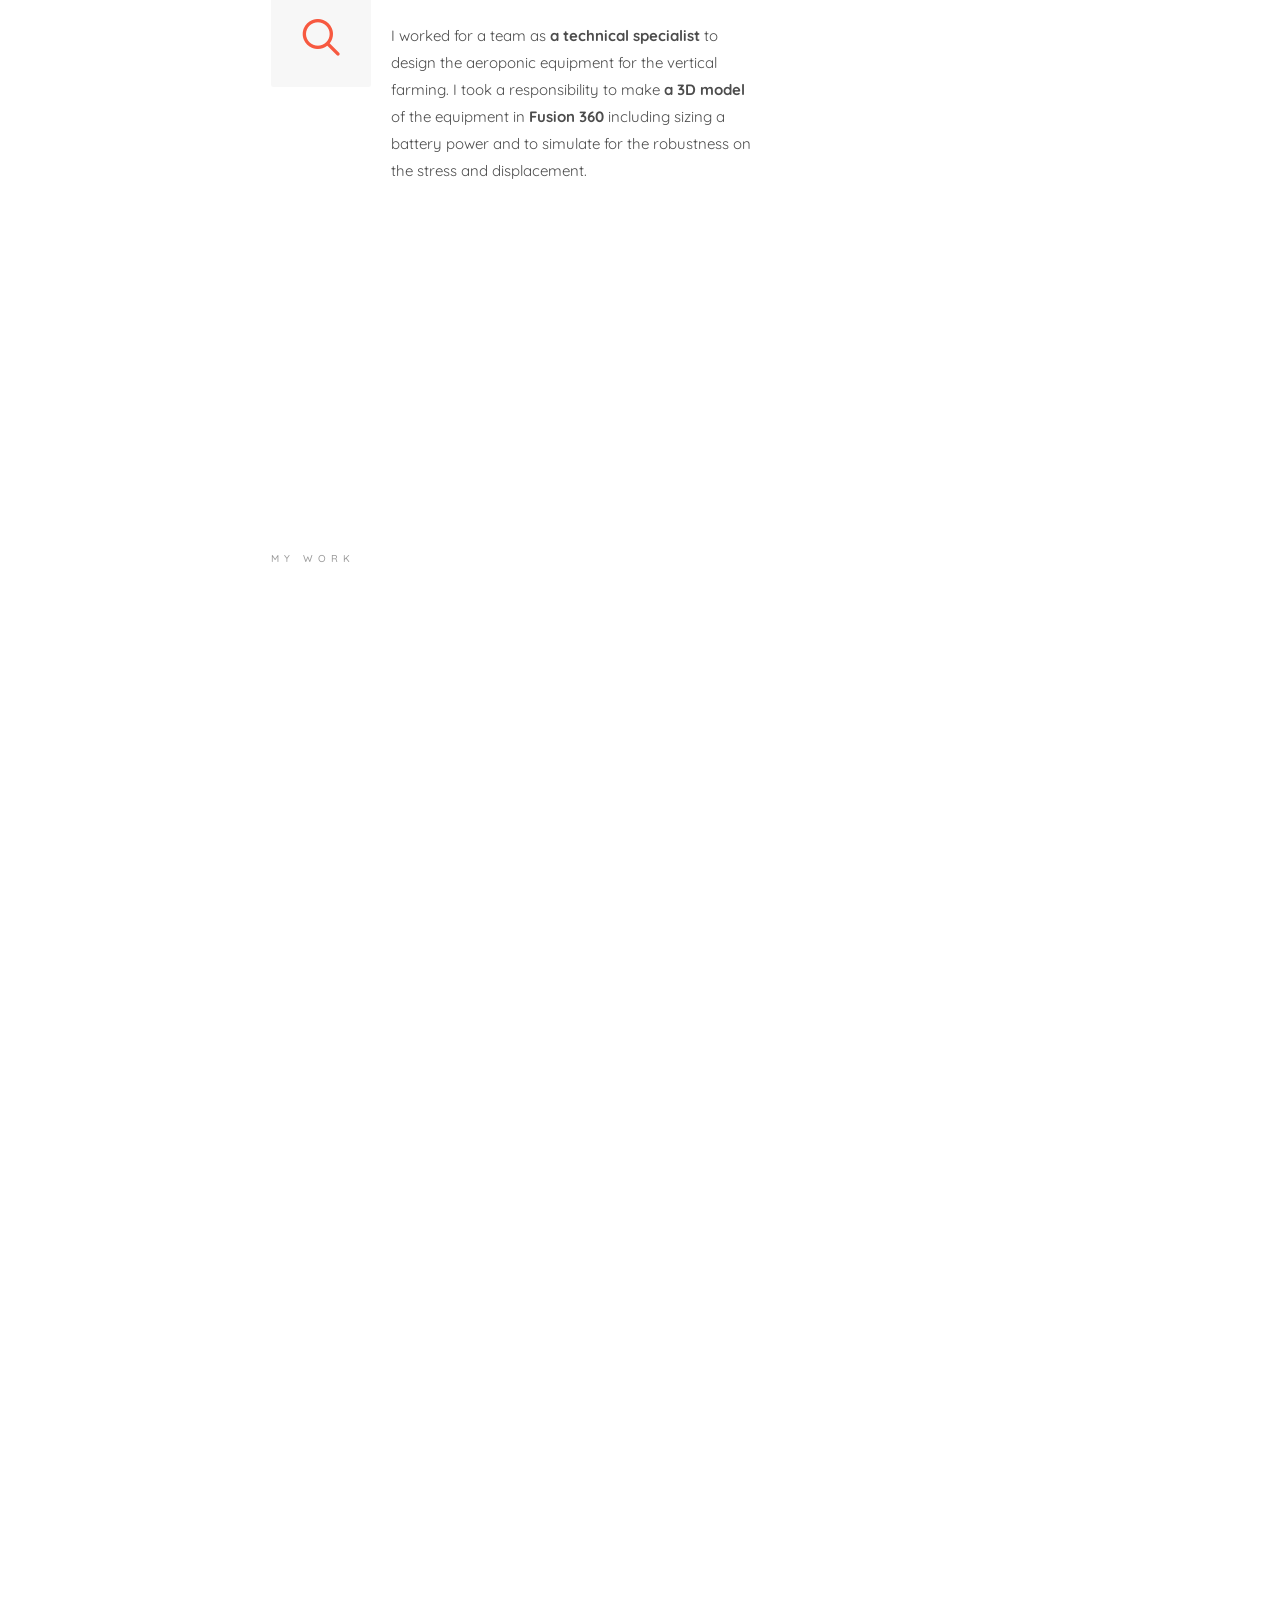
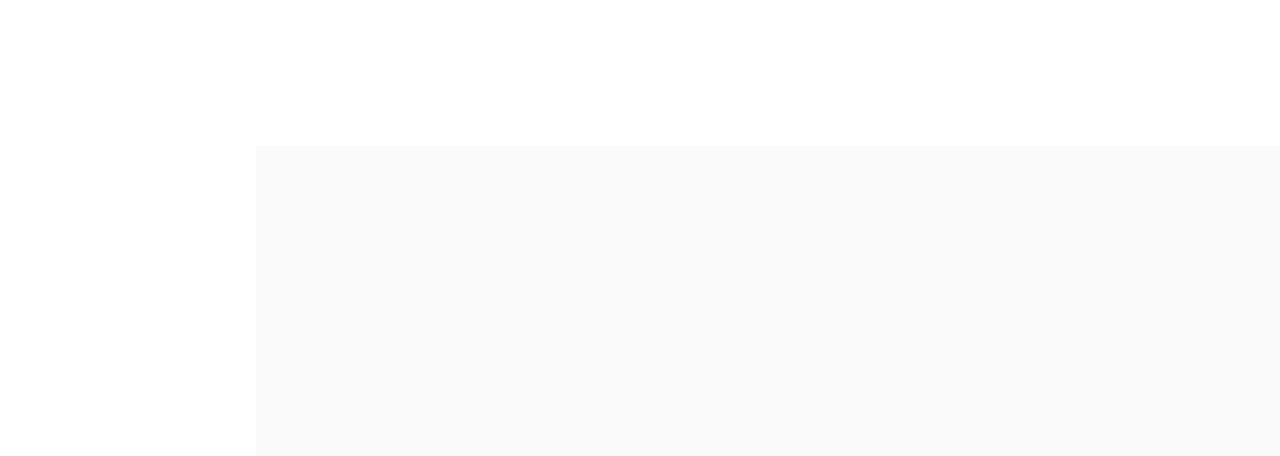
==== commit 3946c3b2: "new project added" ====
--- a/index.html
+++ b/index.html
@@ -334,7 +334,23 @@
 							<h2 class="colorlib-heading animate-box" data-animate-effect="fadeInLeft">Recent Work</h2>
 						</div>
 					</div>
-					<div class="row">
+					
+					<div class="row">
+						<div class="col-md-6 animate-box" data-animate-effect="fadeInLeft">
+							<div class="project" style="background-image: url(work/images/IC-06.png);">
+								<div class="desc">
+									<div class="con">
+										<h3><a href="work/imageclassification.html">MOBILE PLANT DISEASE DETECTOR</a></h3>
+										<span>May 23, 2022 | Final Year Project</span>
+										<!--<p class="icon">
+											<span><a href="#"><i class="icon-share3"></i></a></span>
+											<span><a href="#"><i class="icon-eye"></i> 100</a></span>
+											<span><a href="#"><i class="icon-heart"></i> 49</a></span>
+										</p>-->
+									</div>
+								</div>
+							</div>
+						</div>
 						<div class="col-md-6 animate-box" data-animate-effect="fadeInLeft">
 							<div class="project" style="background-image: url(work/images/AI-01.jpg);">
 								<div class="desc">
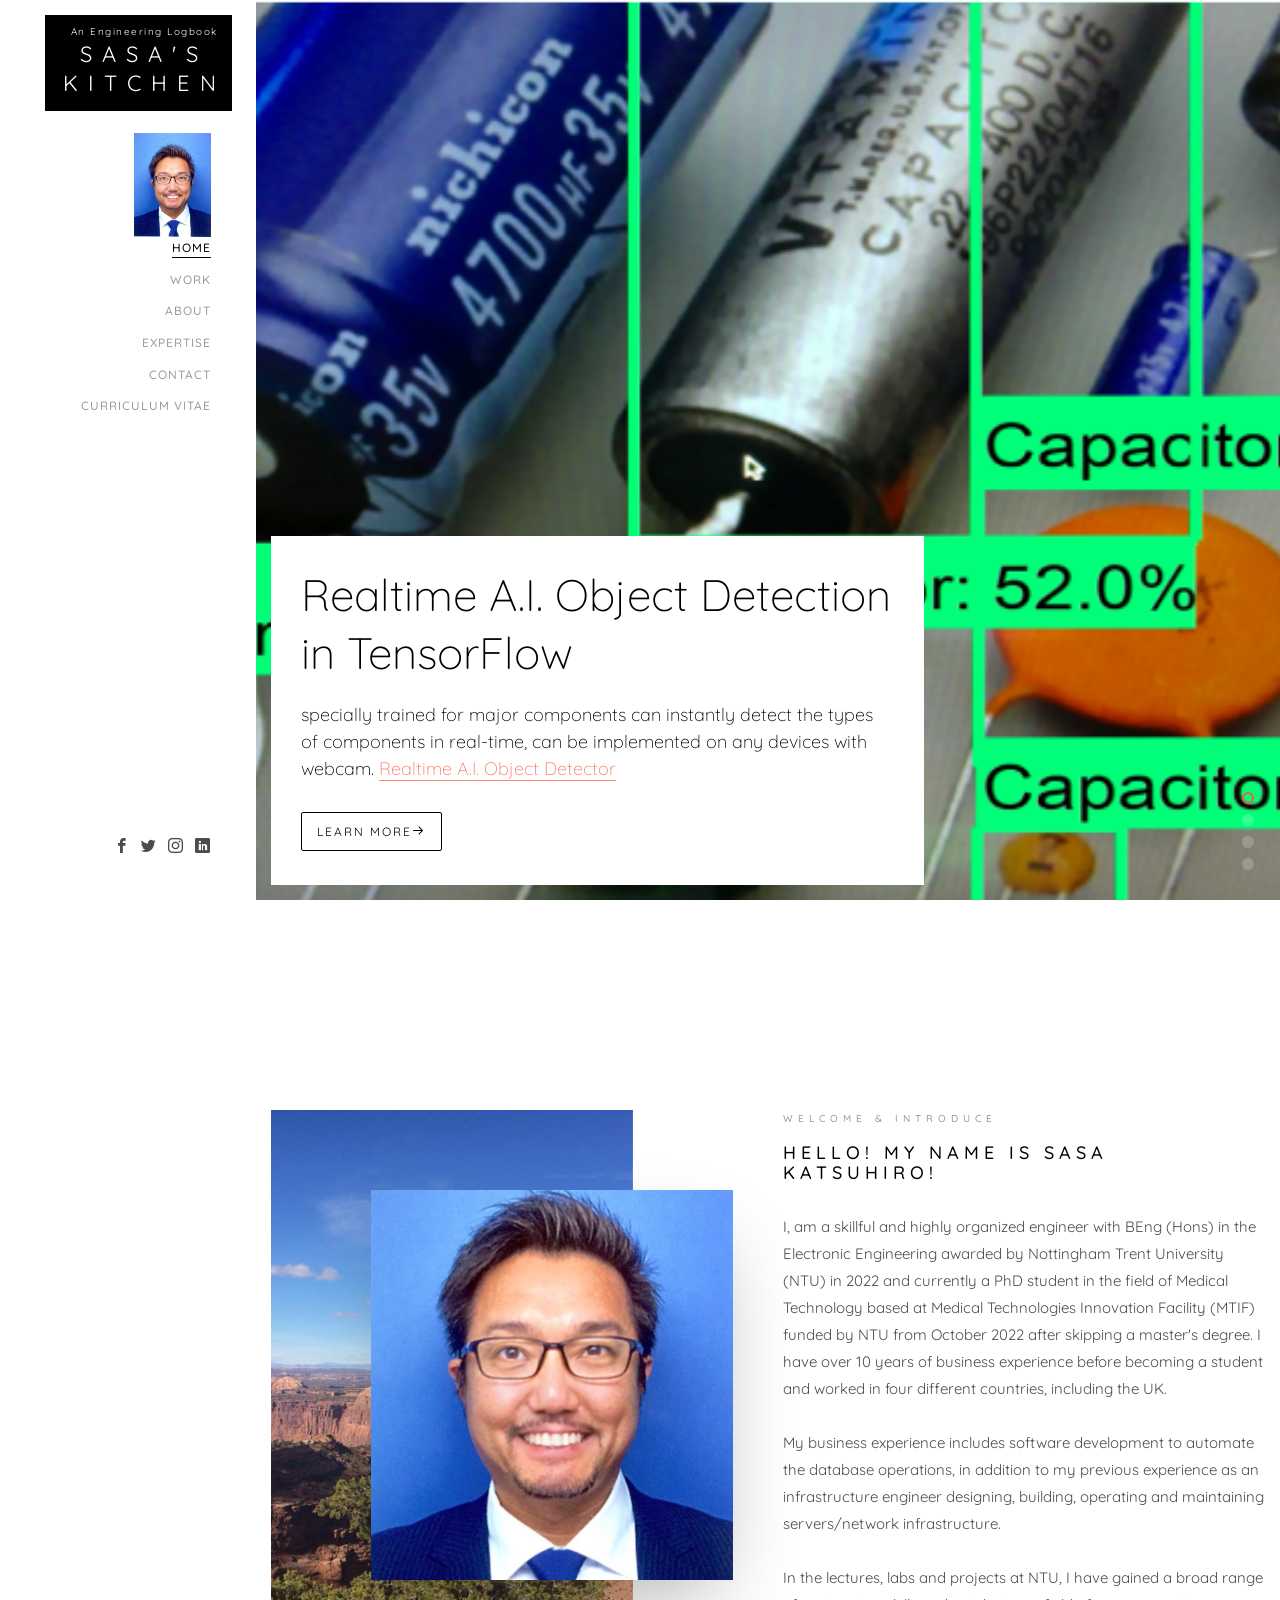
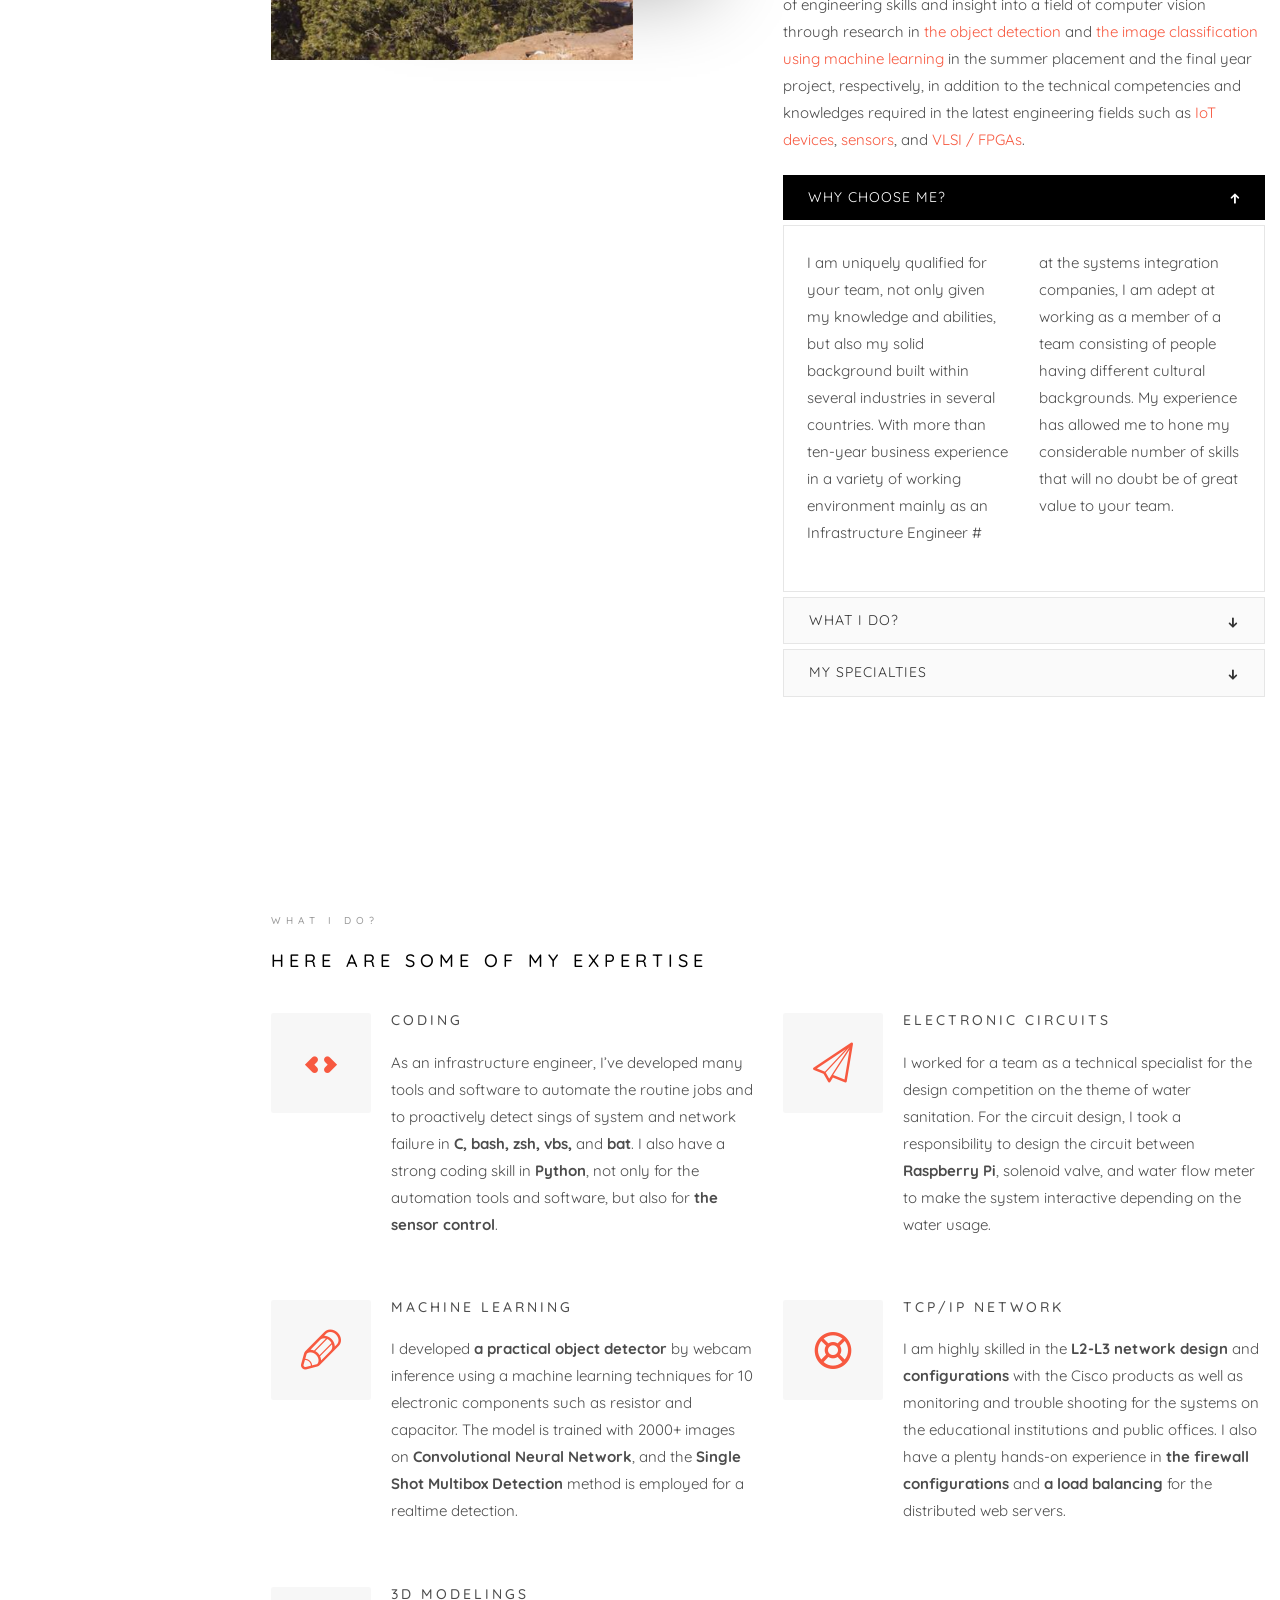
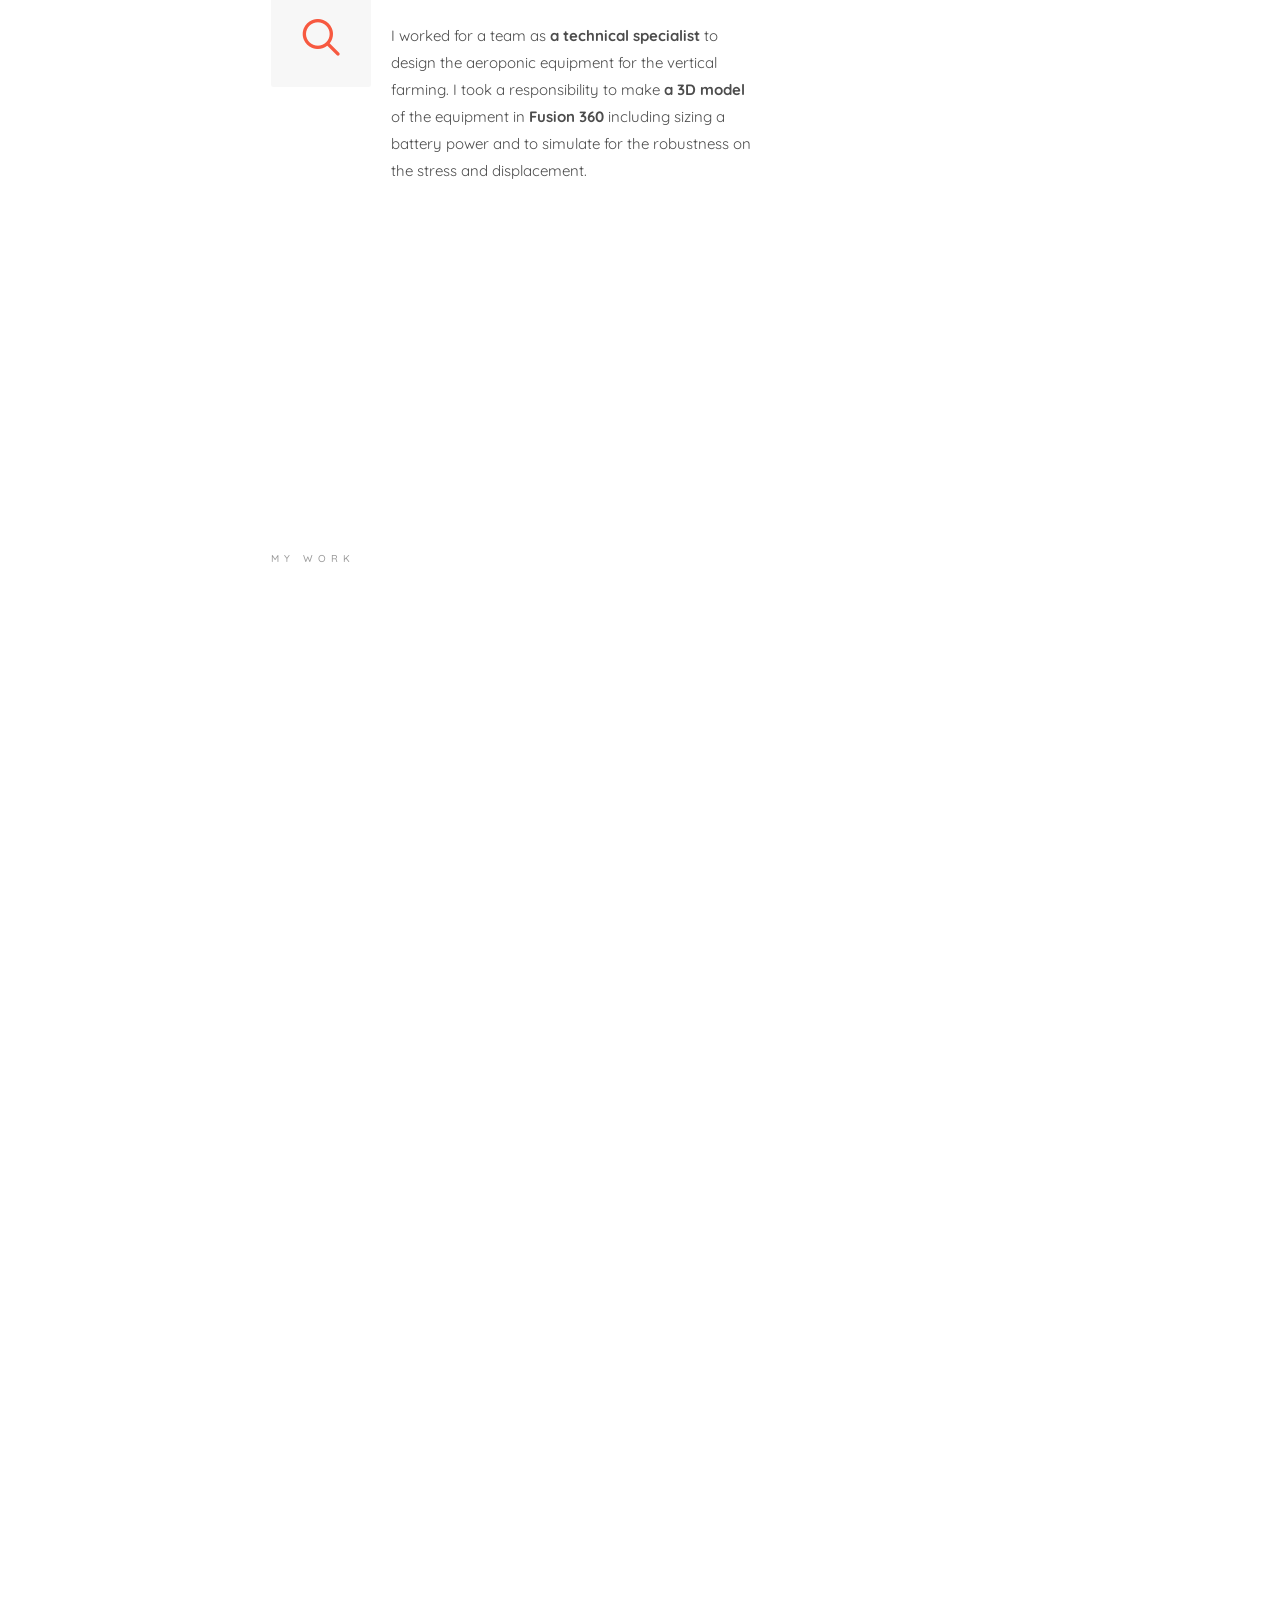
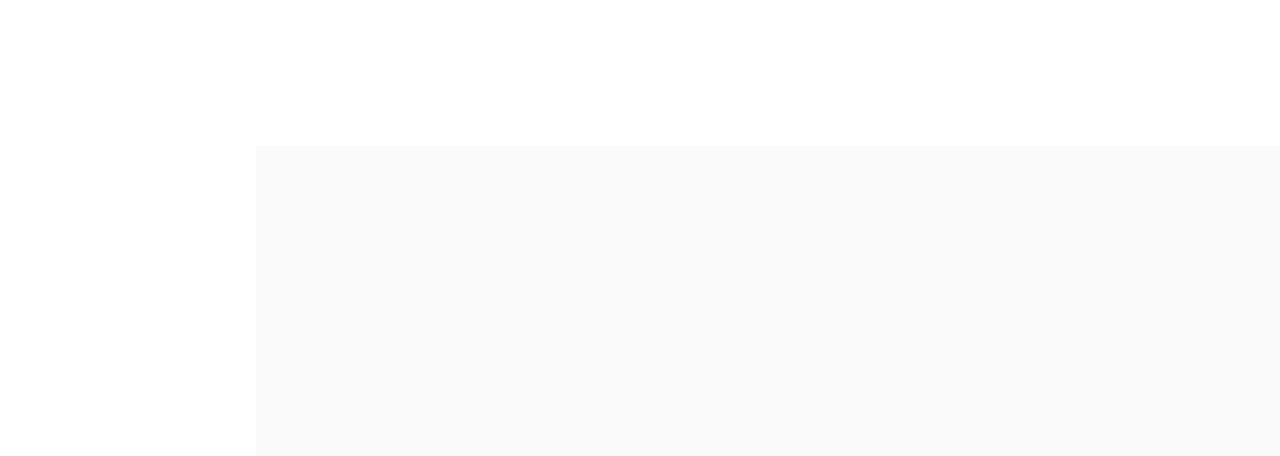
==== commit c37ff87a: "Update index.html" ====
--- a/index.html
+++ b/index.html
@@ -159,7 +159,7 @@
 							<div class="about-desc">
 								<span class="heading-meta">Welcome &amp; Introduce</span>
 								<h3>Hello! My name is Sasa Katsuhiro!</h3>
-								<p>I am a skillful and highly organized engineer with BEng (Hons) in the Electronic Engineering awarded by Nottingham Trent University (NTU) in 2022 and currently a PhD student in the field of Medical Technology based at Medical Technologies Innovation Facility (MTIF) funded by NTU from October 2022 after skipping a master's degree. I have over 10 years of business experience before becoming a student and worked in four different countries, including the UK.
+								<p>I, am a skillful and highly organized engineer with BEng (Hons) in the Electronic Engineering awarded by Nottingham Trent University (NTU) in 2022 and currently a PhD student in the field of Medical Technology based at Medical Technologies Innovation Facility (MTIF) funded by NTU from October 2022 after skipping a master's degree. I have over 10 years of business experience before becoming a student and worked in four different countries, including the UK.
 									
 								<br><br>My business experience includes software development to automate the database operations, in addition to my previous experience as an infrastructure engineer designing, building, operating and maintaining servers/network infrastructure.
 									
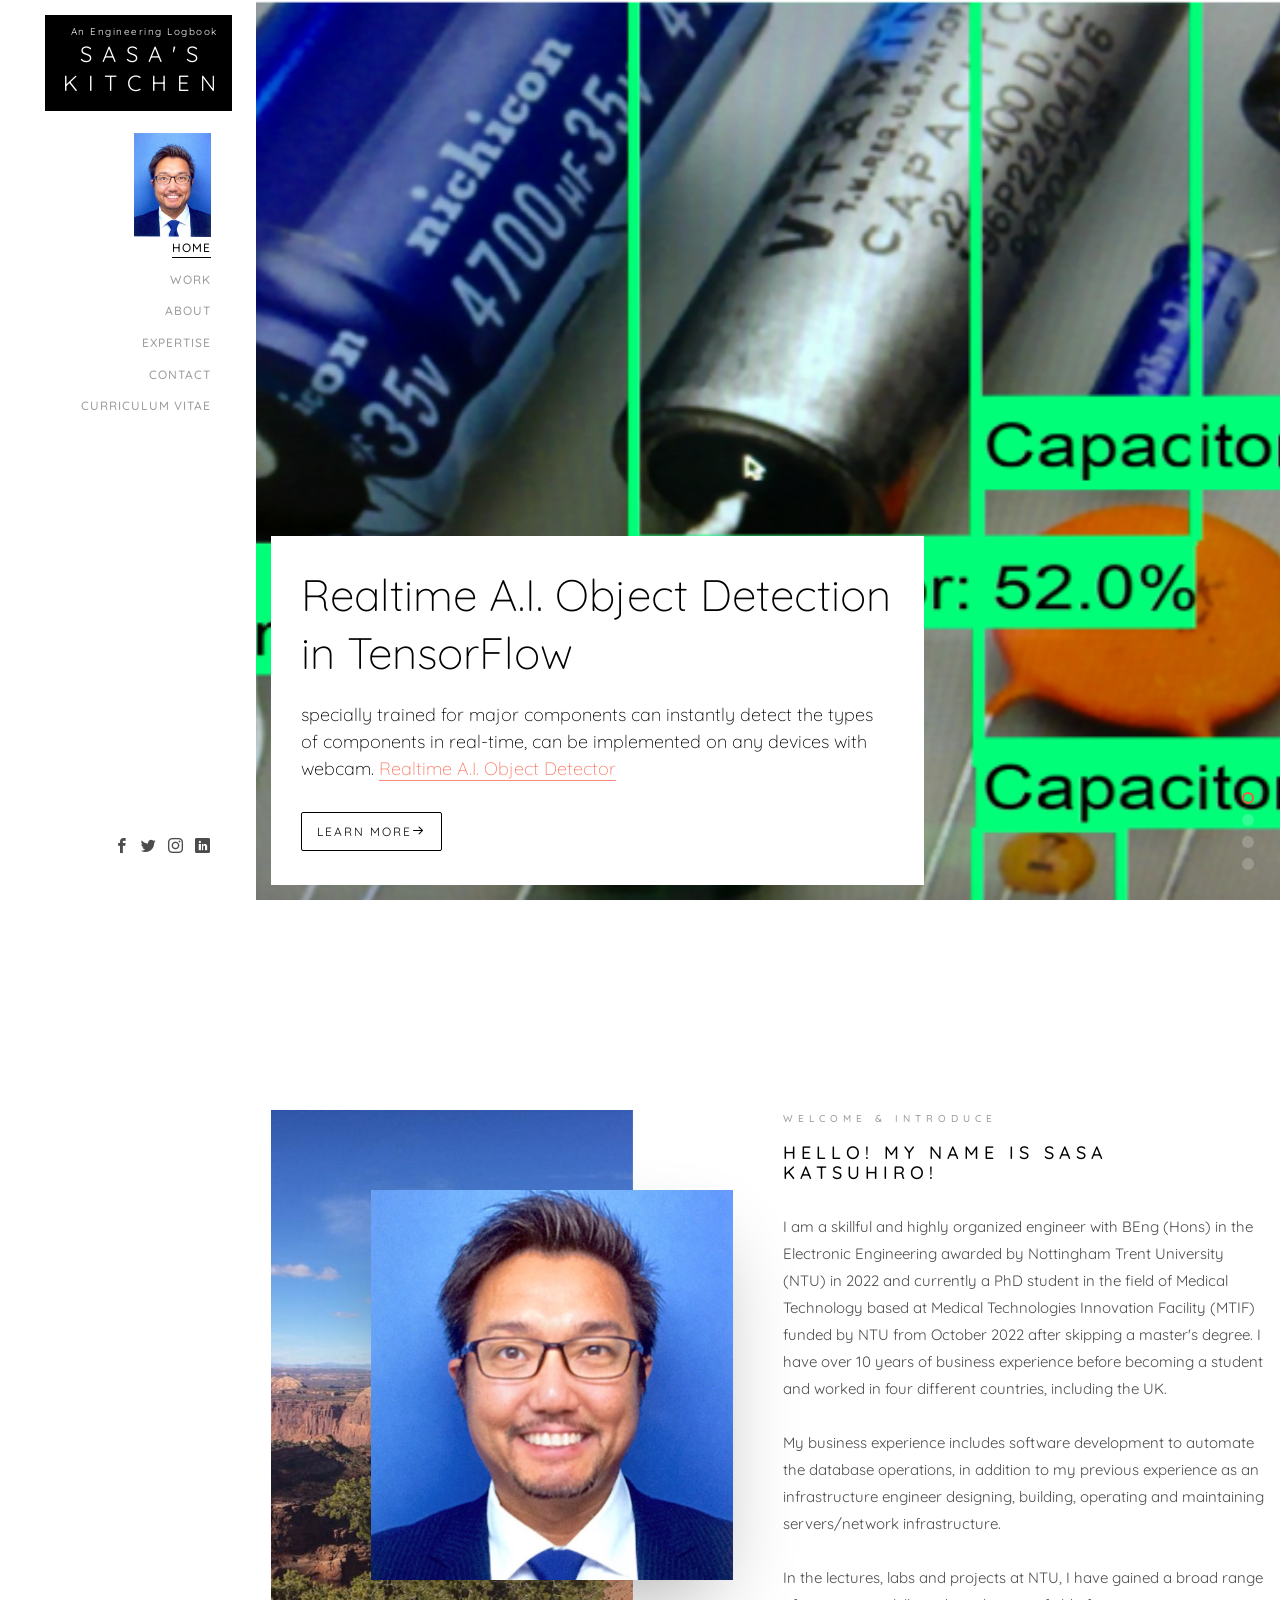
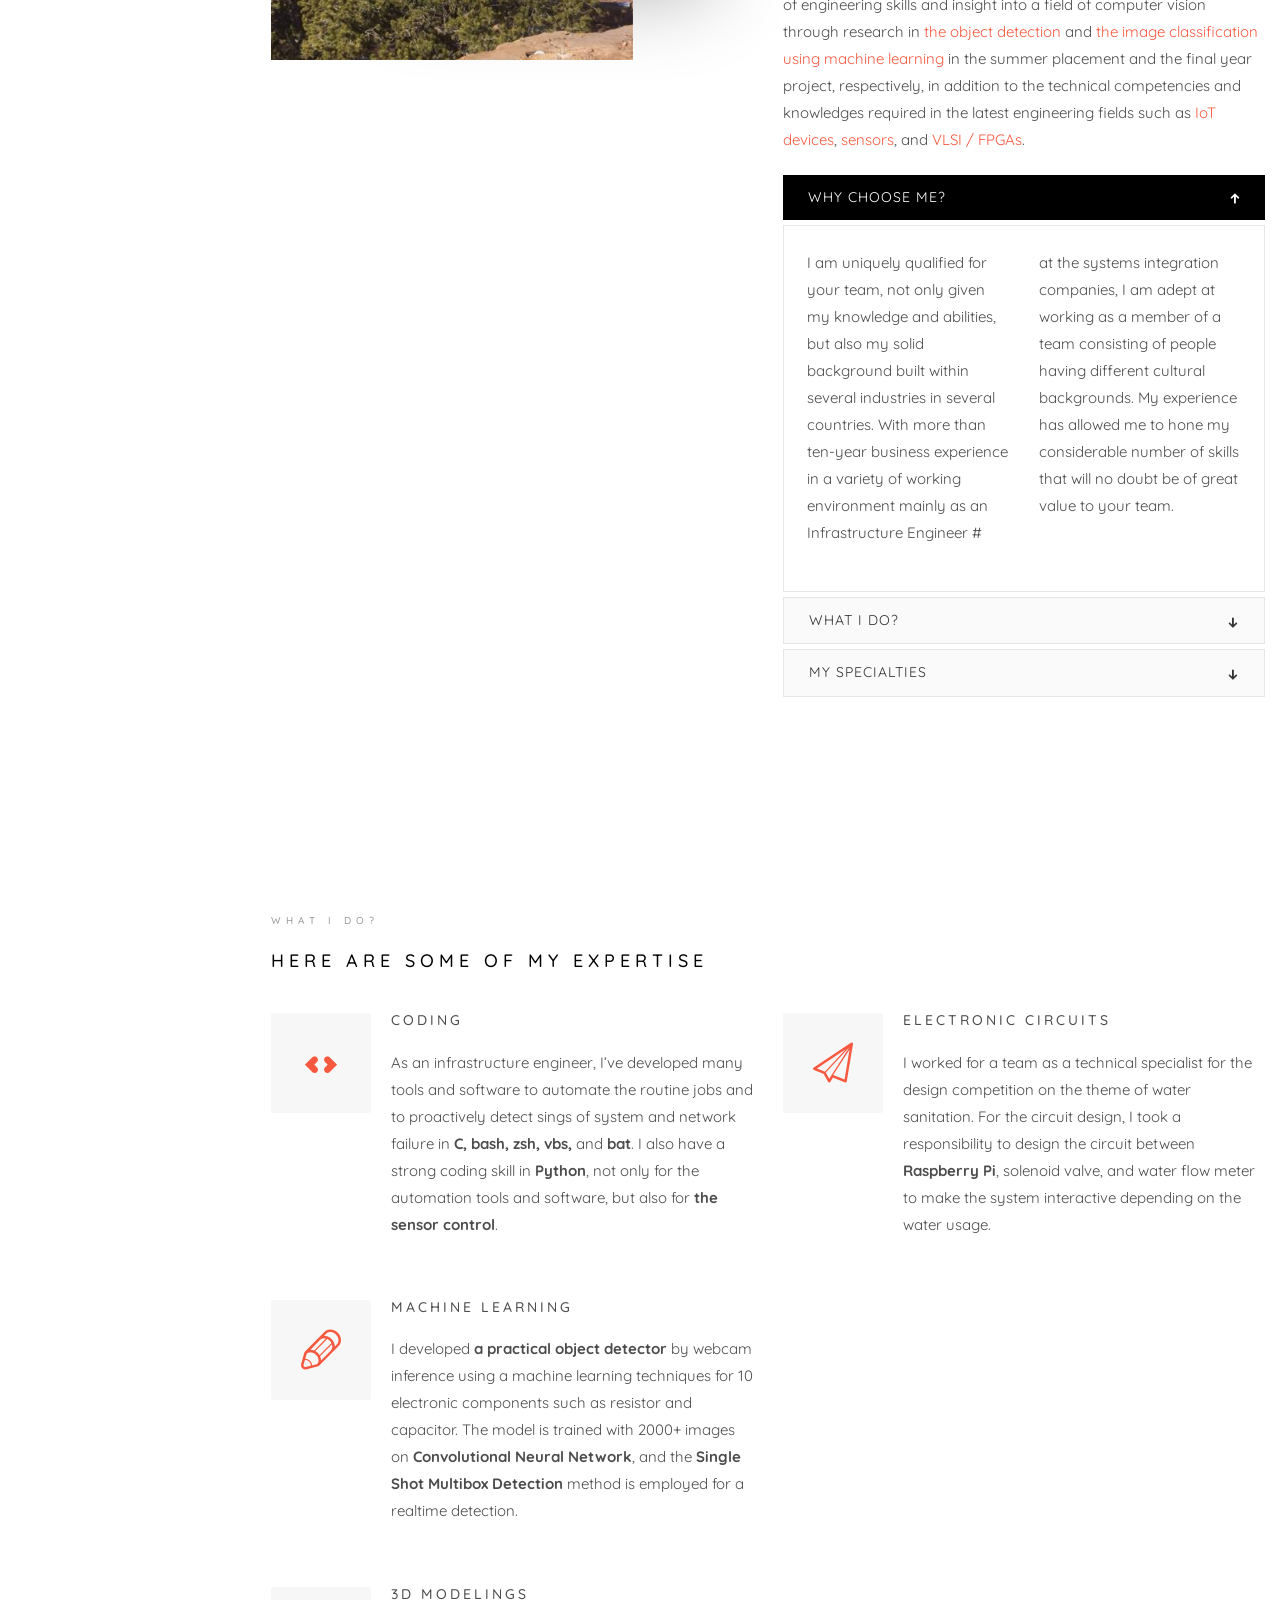
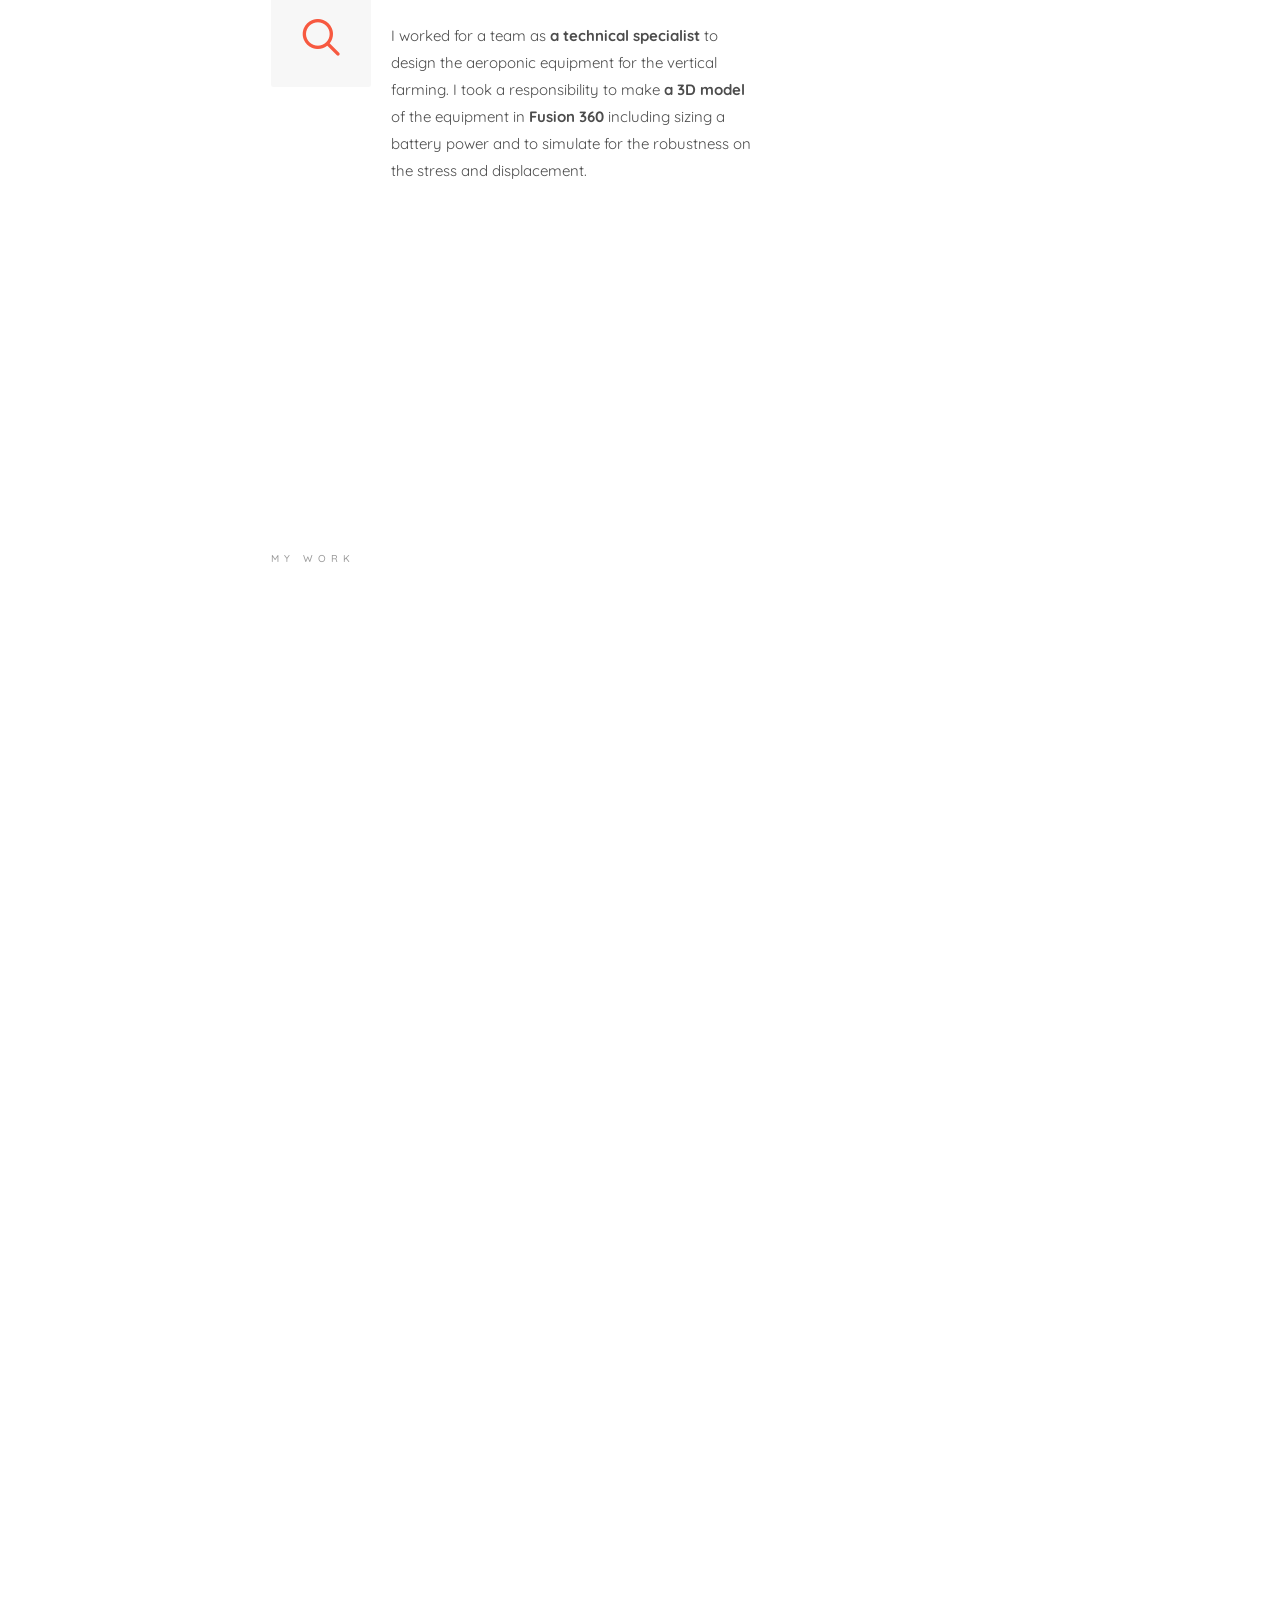
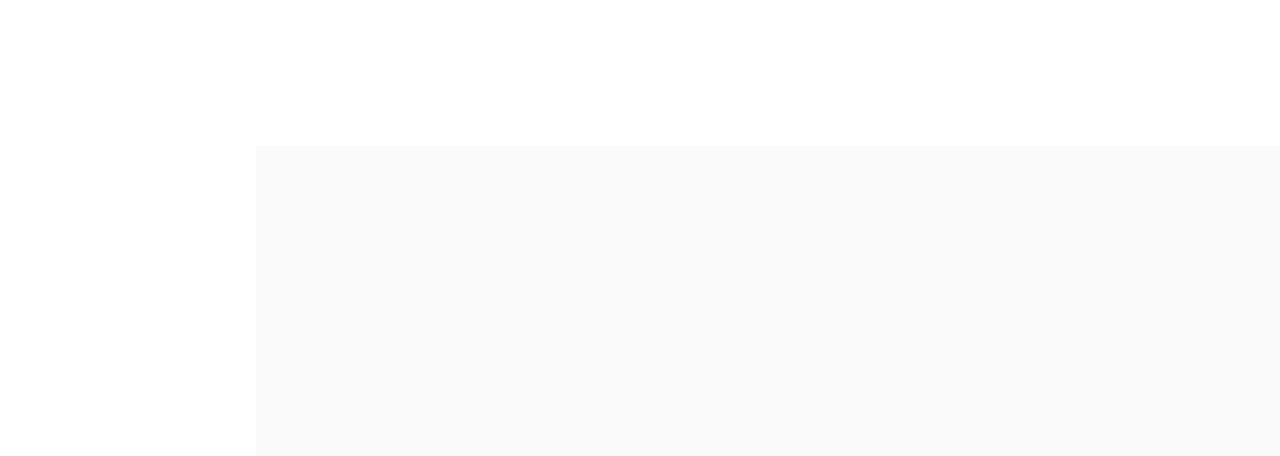
==== commit c265bd13: "Update index.html" ====
--- a/index.html
+++ b/index.html
@@ -159,7 +159,7 @@
 							<div class="about-desc">
 								<span class="heading-meta">Welcome &amp; Introduce</span>
 								<h3>Hello! My name is Sasa Katsuhiro!</h3>
-								<p>I, am a skillful and highly organized engineer with BEng (Hons) in the Electronic Engineering awarded by Nottingham Trent University (NTU) in 2022 and currently a PhD student in the field of Medical Technology based at Medical Technologies Innovation Facility (MTIF) funded by NTU from October 2022 after skipping a master's degree. I have over 10 years of business experience before becoming a student and worked in four different countries, including the UK.
+								<p>I am a skillful and highly organized engineer with BEng (Hons) in the Electronic Engineering awarded by Nottingham Trent University (NTU) in 2022 and currently a PhD student in the field of Medical Technology based at Medical Technologies Innovation Facility (MTIF) funded by NTU from October 2022 after skipping a master's degree. I have over 10 years of business experience before becoming a student and worked in four different countries, including the UK.
 									
 								<br><br>My business experience includes software development to automate the database operations, in addition to my previous experience as an infrastructure engineer designing, building, operating and maintaining servers/network infrastructure.
 									
